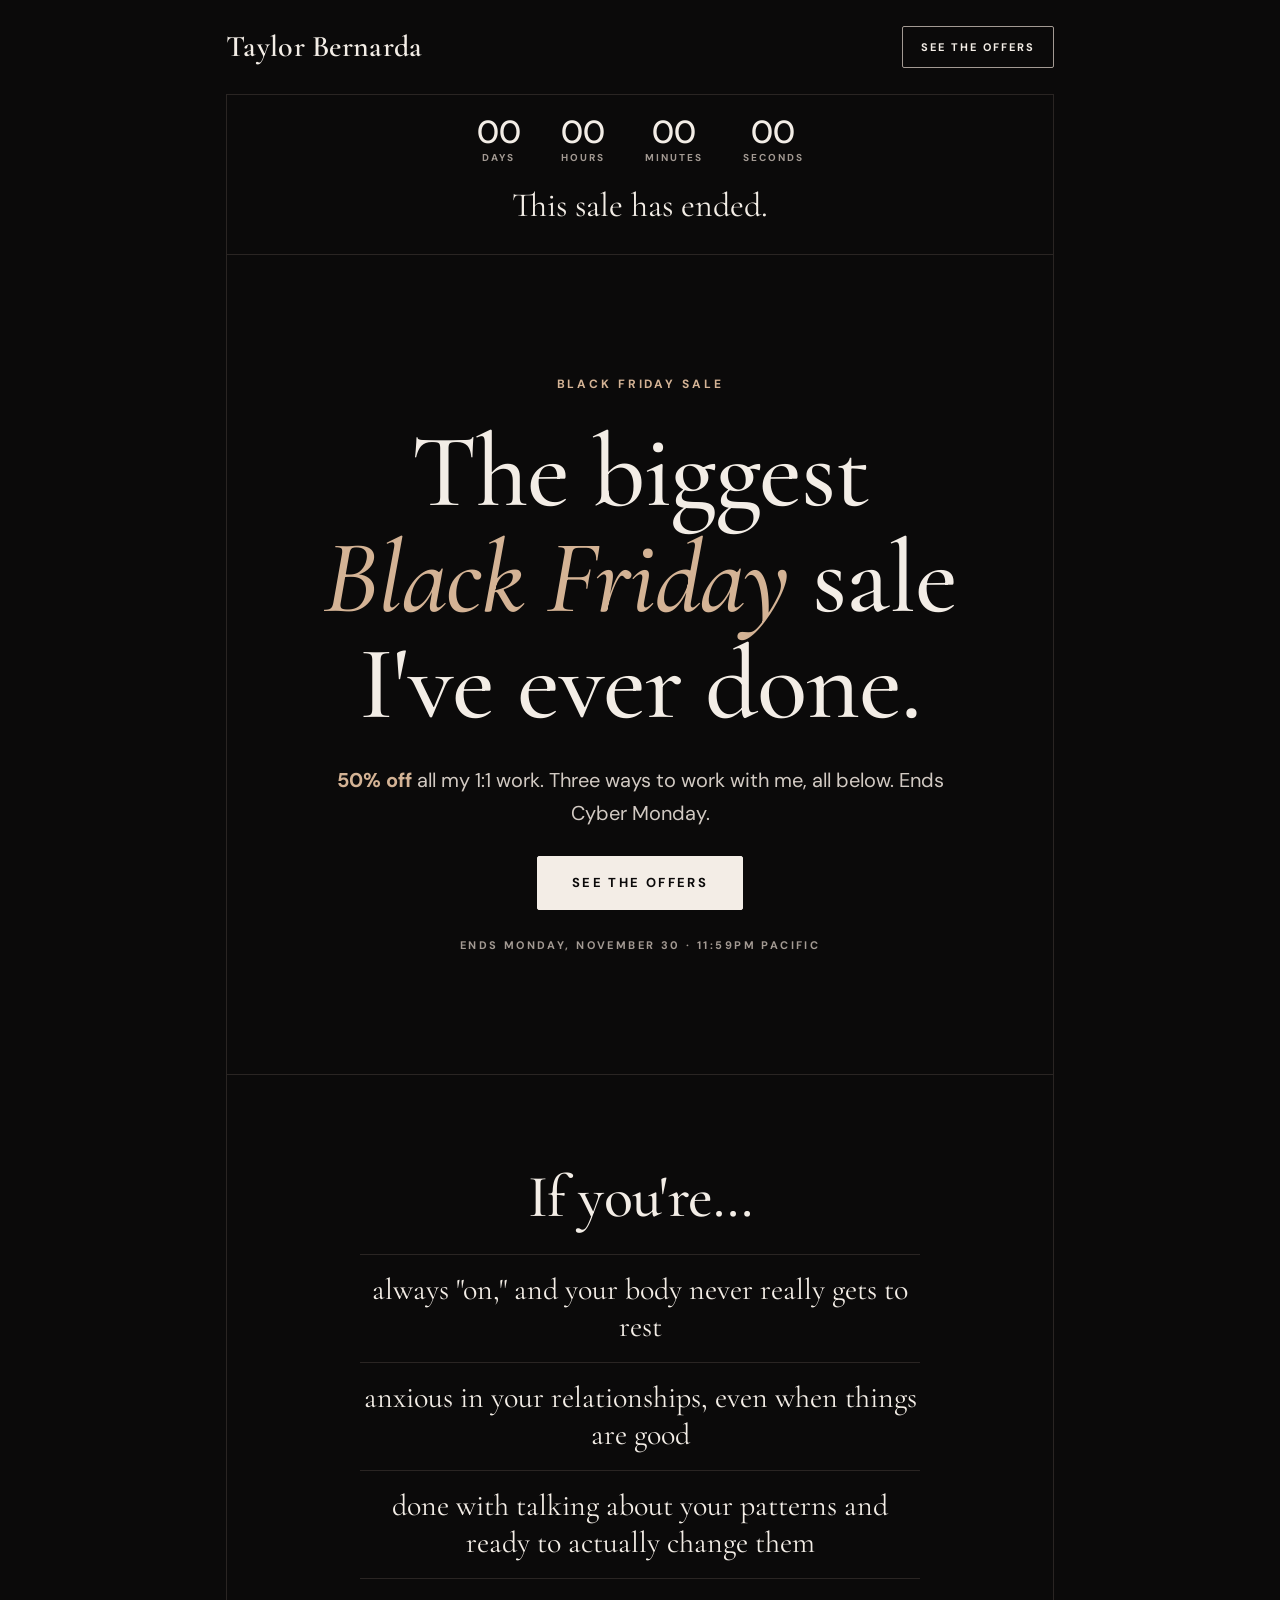
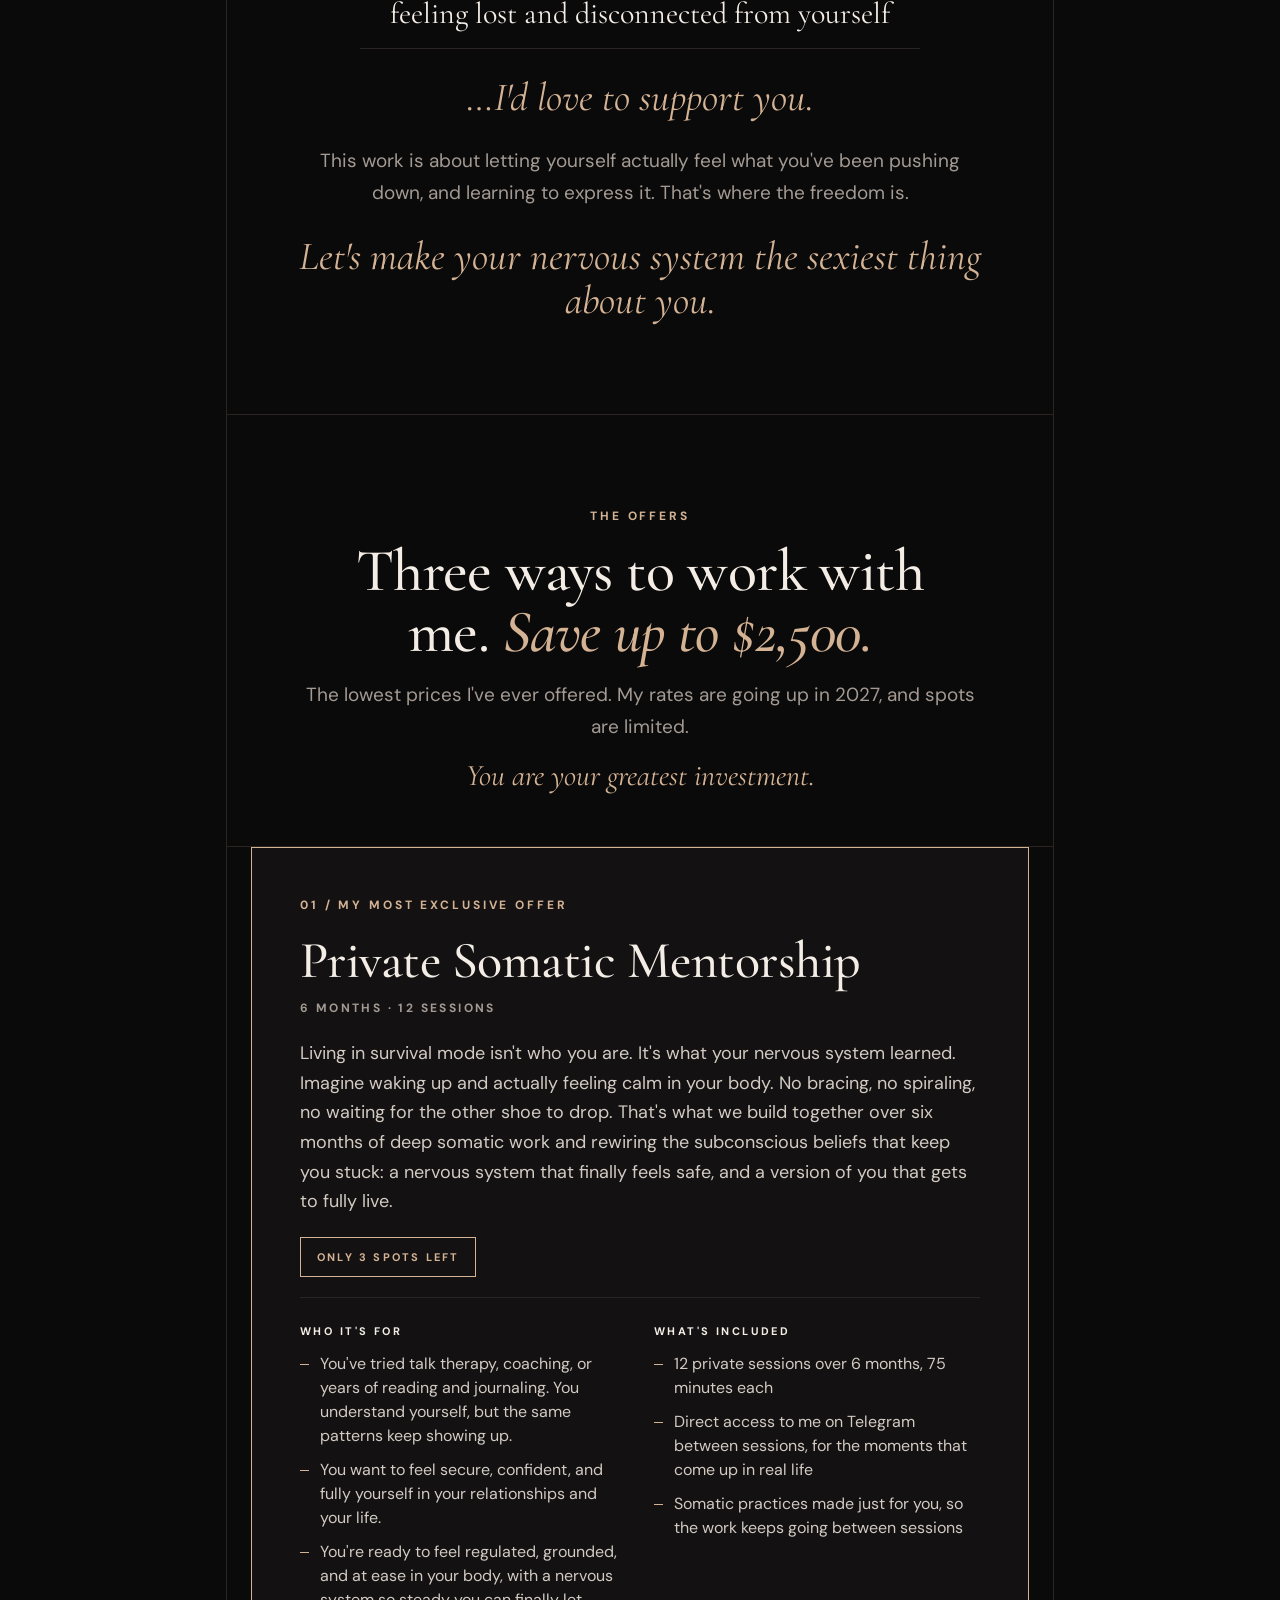
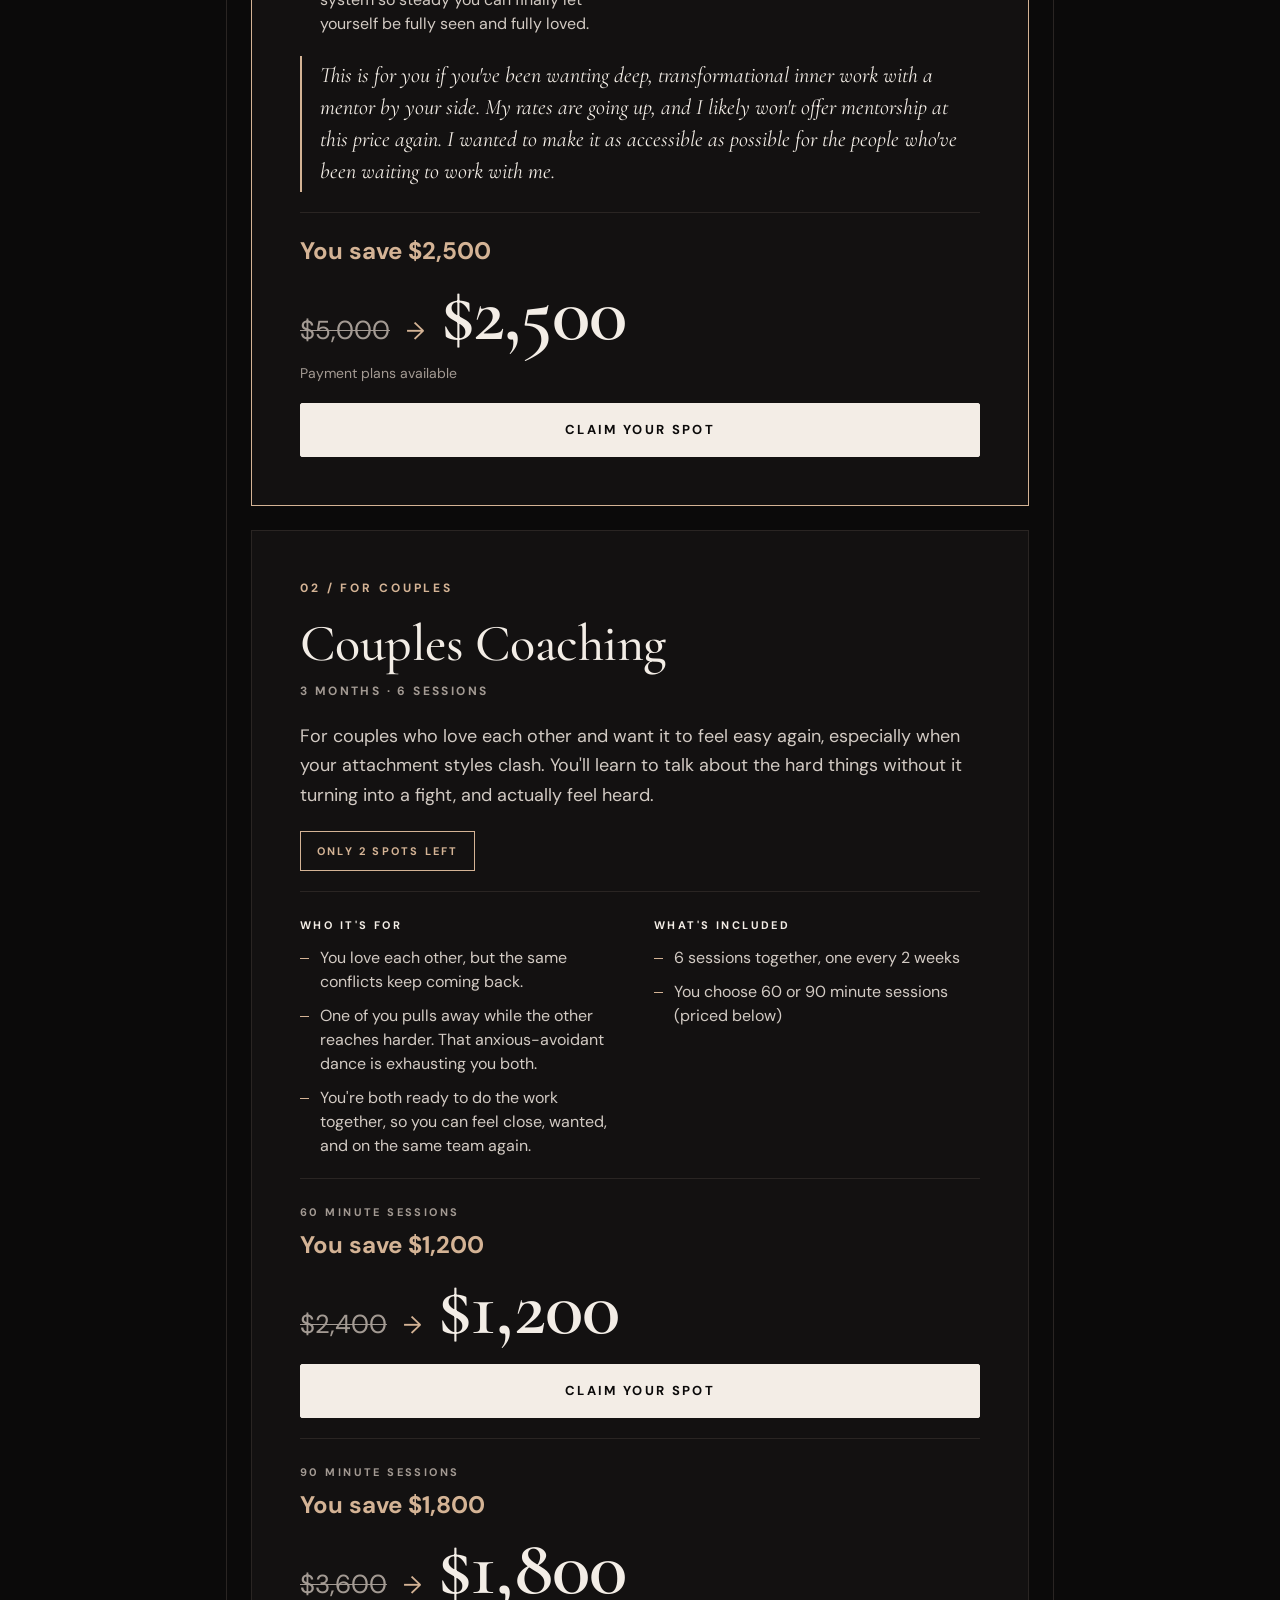
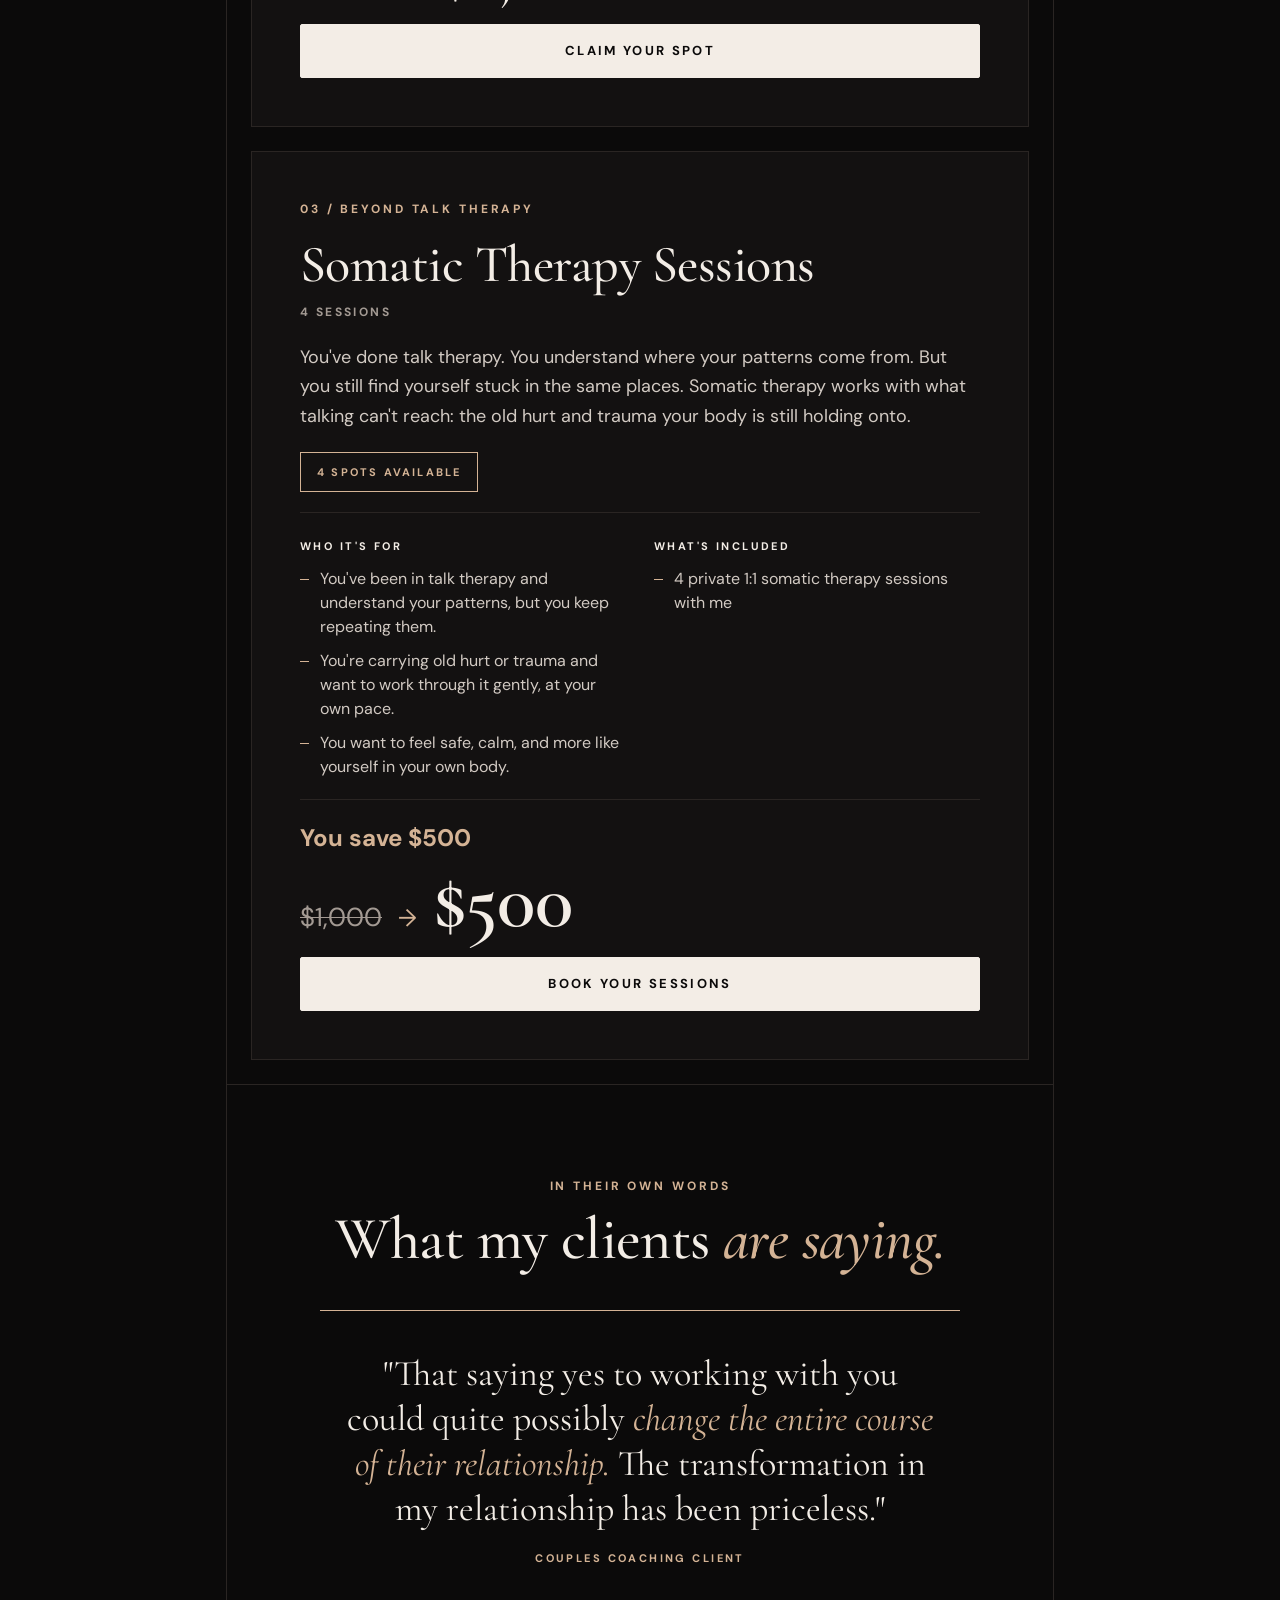
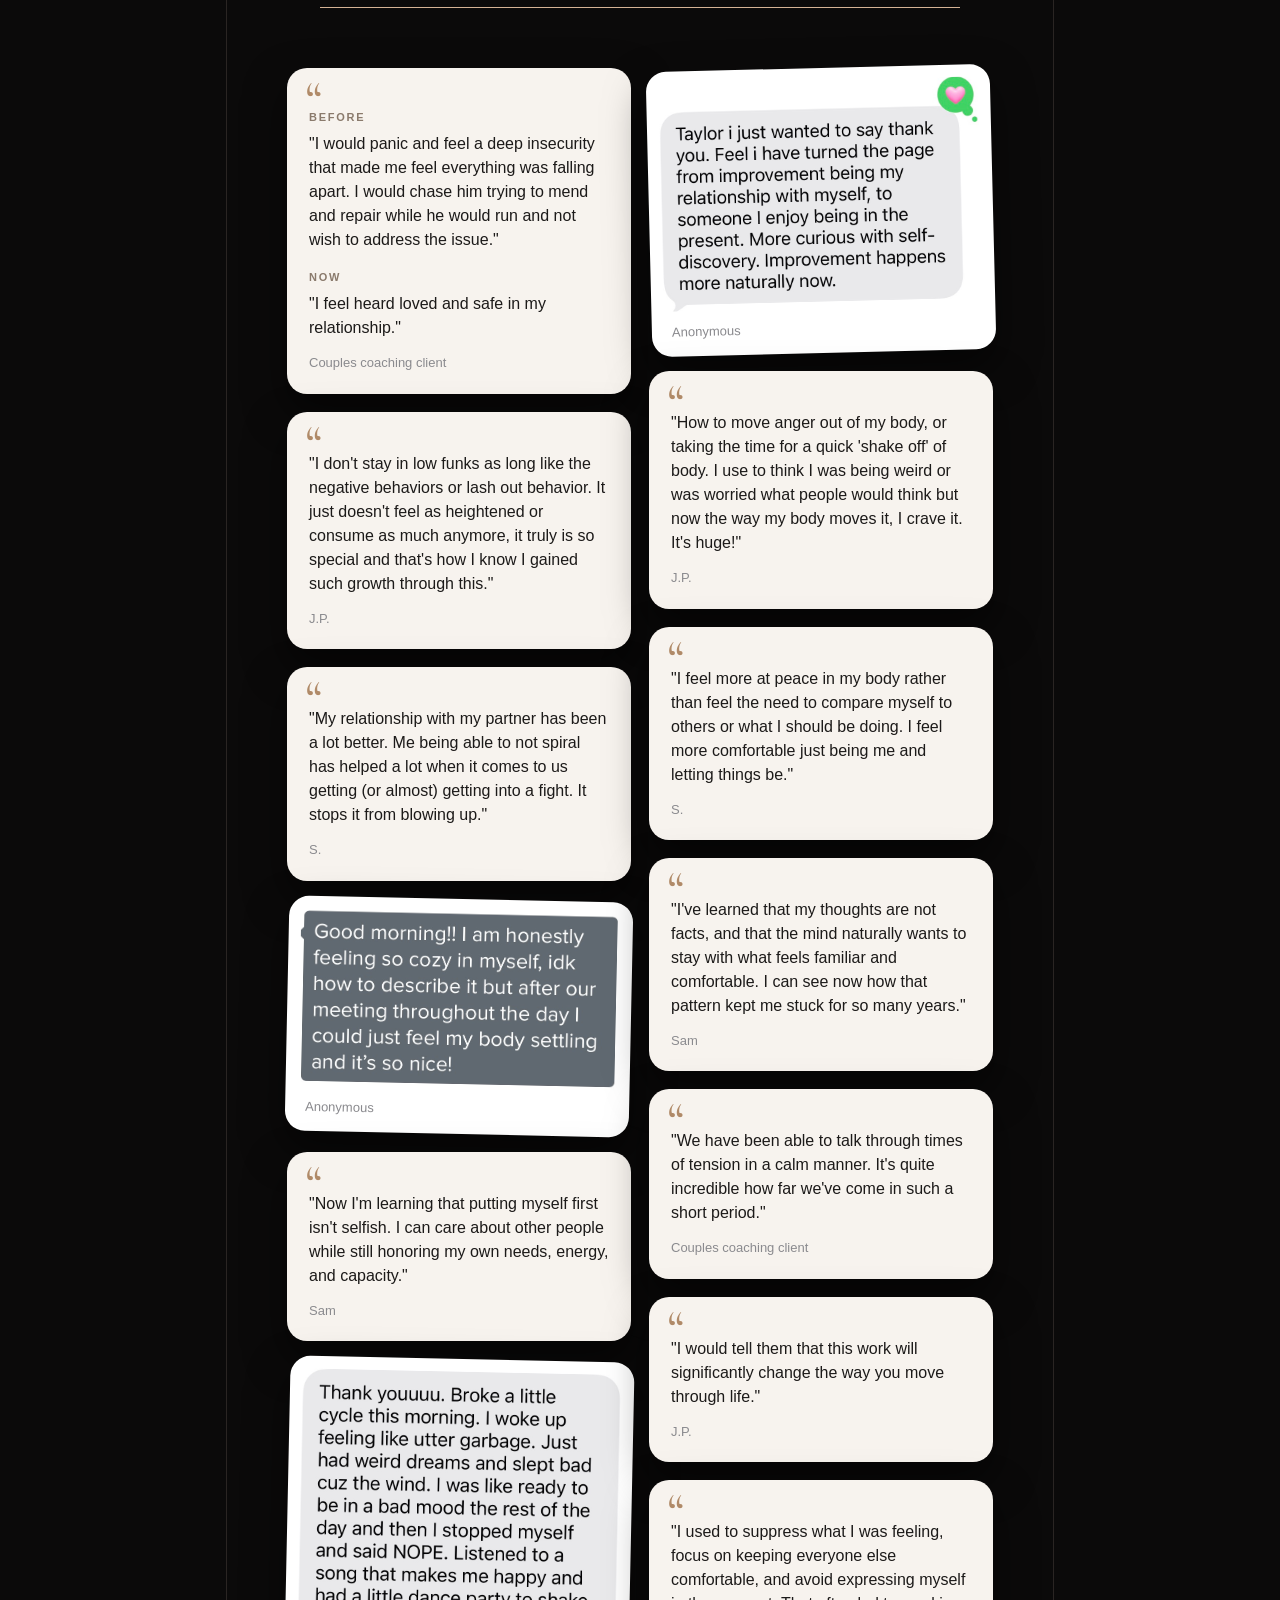
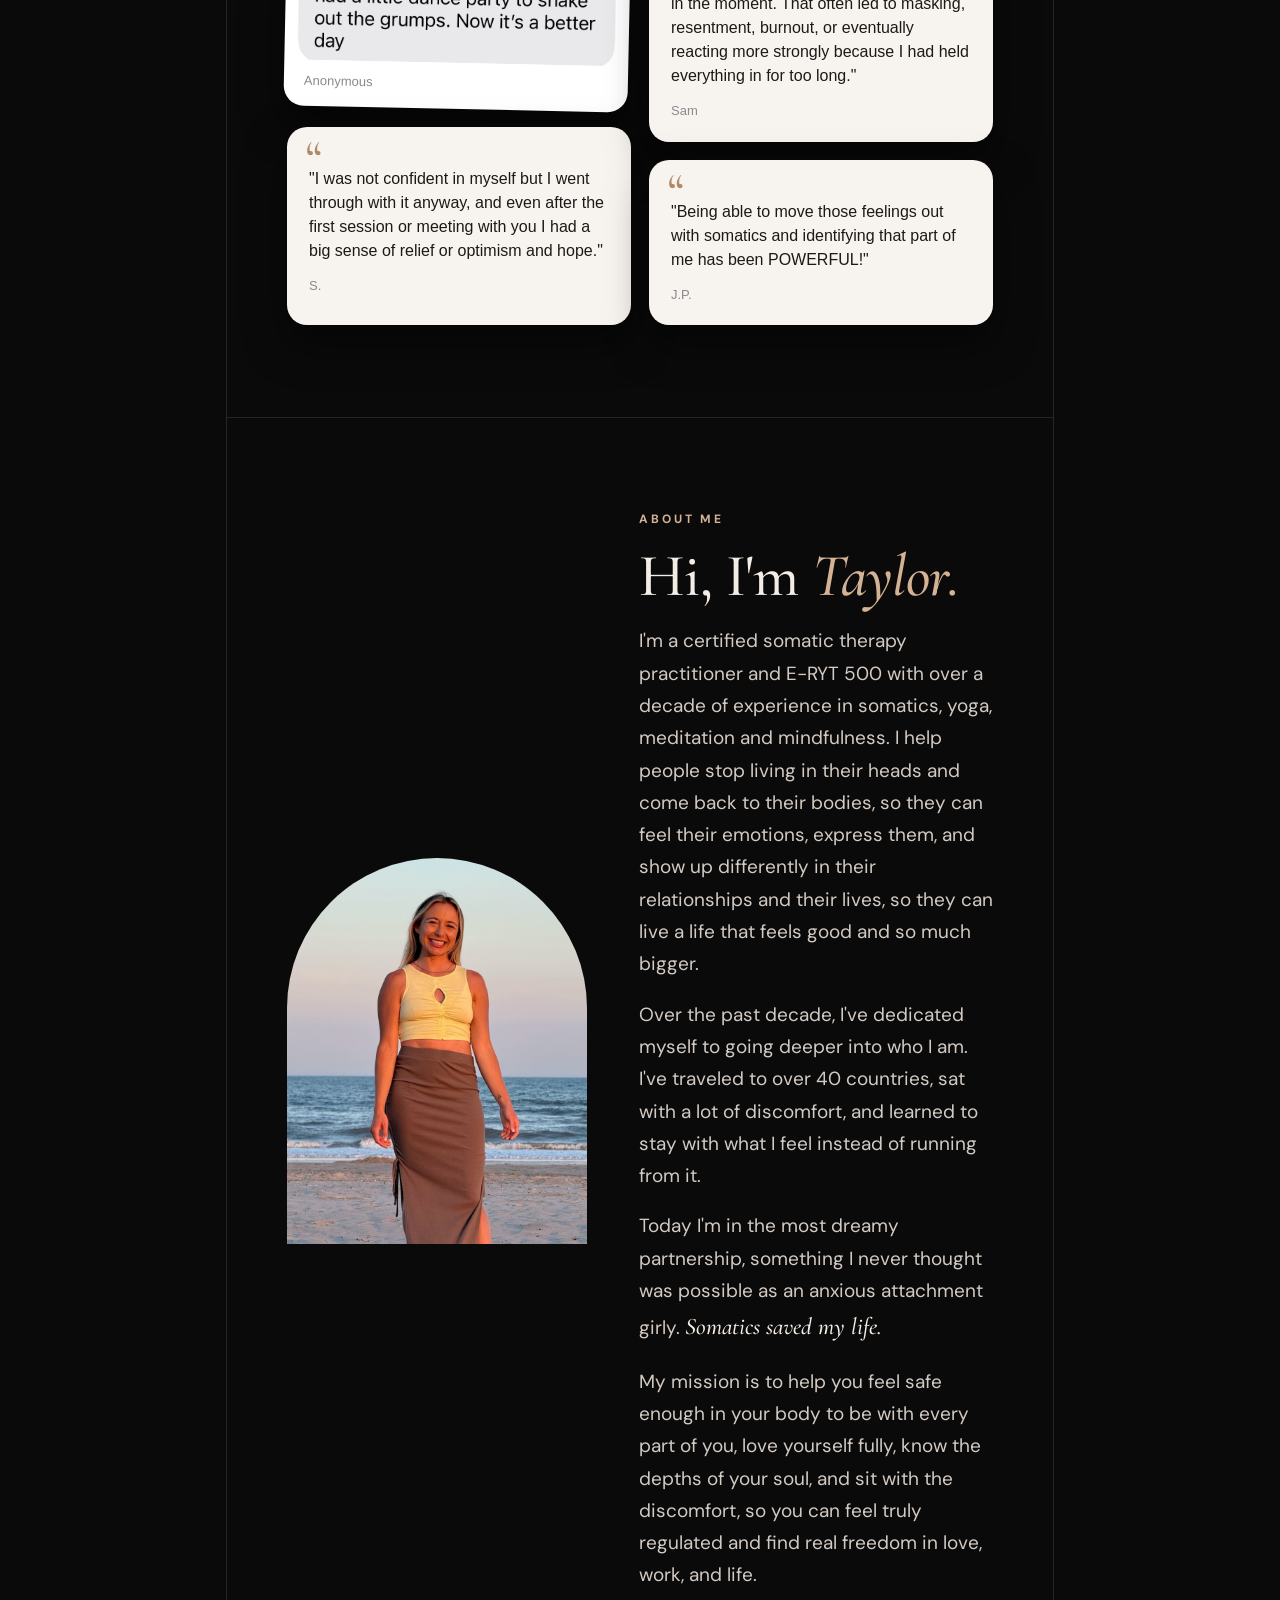
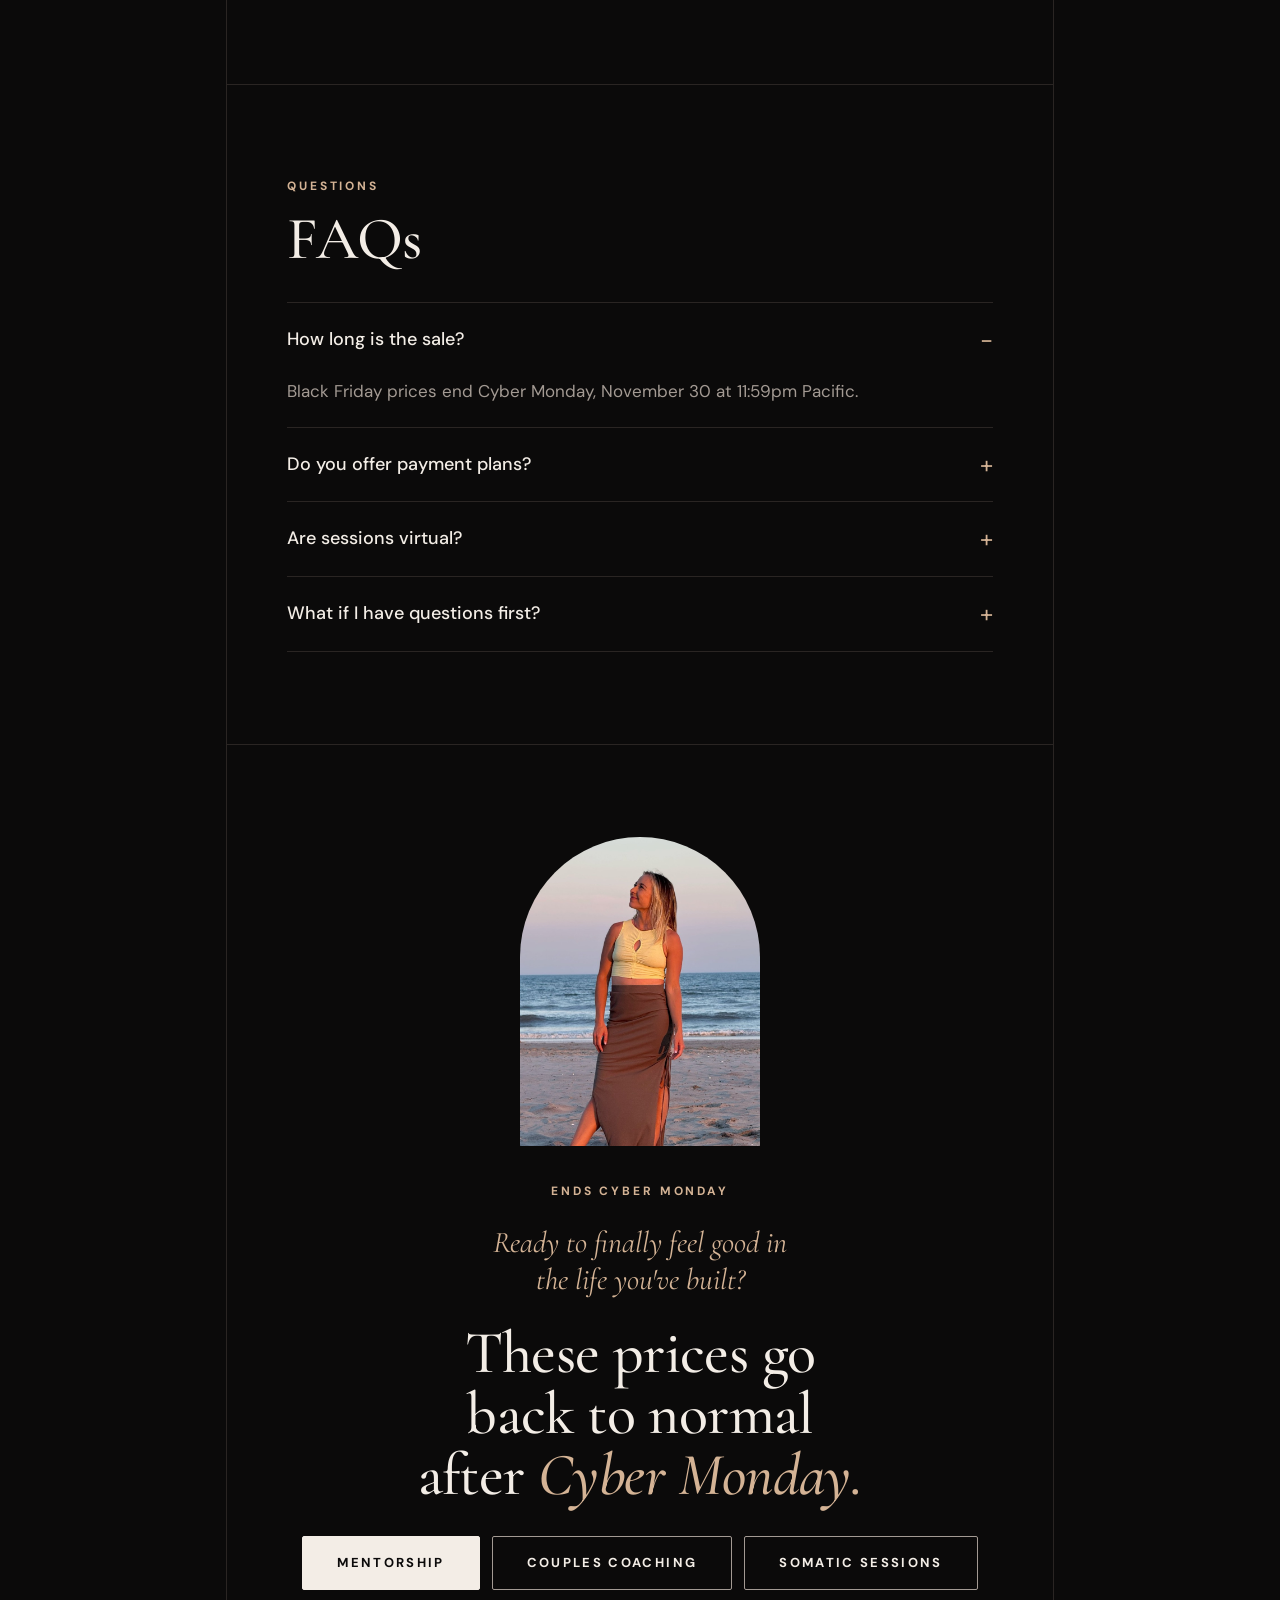
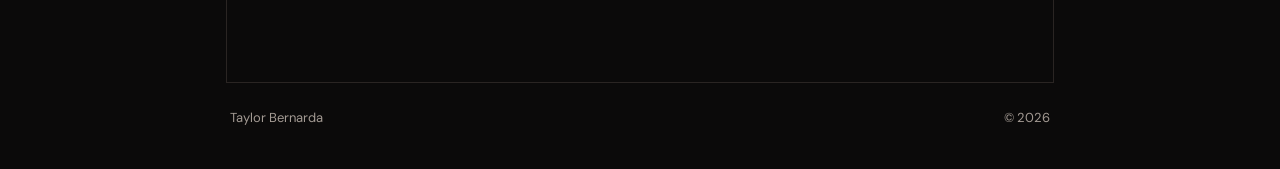
==== black-friday/index.html @ 96efcf4f "Black Friday page: "three ways to work with me" line under the headline Co-Authored-By: Claude Opus " ====
<!DOCTYPE html>
<html lang="en">
<head>
<meta charset="UTF-8">
<meta name="viewport" content="width=device-width, initial-scale=1, viewport-fit=cover">
<title>Black Friday Sale: 50% Off 1:1 Work with Taylor Bernarda</title>
<meta name="description" content="The biggest Black Friday sale Taylor Bernarda has ever done. 50% off all 1:1 somatic work. Ends Cyber Monday, November 30 at 11:59pm Pacific.">
<meta property="og:title" content="The biggest Black Friday sale I've ever done.">
<meta property="og:description" content="50% off all my 1:1 work. Ends Cyber Monday.">
<meta property="og:type" content="website">
<meta property="og:image" content="https://taylorbernarda.com/black-friday/share.png">
<meta property="og:image:width" content="1200">
<meta property="og:image:height" content="630">
<meta property="og:image:alt" content="The biggest Black Friday sale I've ever done.">
<meta property="og:url" content="https://taylorbernarda.com/black-friday">
<meta name="twitter:image" content="https://taylorbernarda.com/black-friday/share.png">
<meta name="twitter:card" content="summary_large_image">
<meta name="theme-color" content="#0B0A0A">

<script>
/* =====================================================================
   PASTE YOUR REAL LINKS HERE
   Replace each "[...]" value with the full payment link, e.g.
   MENTORSHIP_LINK: "https://buy.stripe.com/abc123",
   ===================================================================== */
var LINKS = {
  MENTORSHIP_LINK: "https://square.link/u/PT4jIc1p",
  COUPLES_60_LINK: "https://square.link/u/Hk6Q3J8o",
  COUPLES_90_LINK: "https://square.link/u/Rjn4OpJS",
  SESSIONS_LINK:   "https://square.link/u/KchQBluB"
};

/* Answer for the FAQ "Are sessions virtual?" */
var FAQ_VIRTUAL_ANSWER = "Yes. All sessions are virtual, over Zoom, so you can join from anywhere.";

/* Sale end: Monday, November 30, 2026 at 11:59pm Pacific (PST, UTC-8). */
var SALE_ENDS = "2026-11-30T23:59:00-08:00";
</script>

<link rel="preconnect" href="https://fonts.googleapis.com">
<link rel="preconnect" href="https://fonts.gstatic.com" crossorigin>
<link rel="stylesheet" href="https://fonts.googleapis.com/css2?family=Cormorant+Garamond:ital,wght@0,500;0,600;1,500;1,600&family=DM+Sans:wght@400;500;700&display=swap">
<style>
/* One narrow framed column on black. Serif headlines, sans body, one champagne accent. */
:root{
  --bg:#0B0A0A; --panel:#131111; --ink:#F3EDE6; --soft:#D2CAC3; --muted:#A39A93; --line:#2A2523; --accent:#D4B395; --black:#0B0A0A;
  --serif:"Cormorant Garamond", Georgia, "Times New Roman", serif;
  --sans:"DM Sans", "Helvetica Neue", Arial, sans-serif;
  color-scheme:dark;
}
*{box-sizing:border-box}
html{scroll-behavior:smooth}
body{background:var(--bg);color:var(--ink);font-family:var(--sans);font-size:17px;line-height:1.65;margin:0;-webkit-font-smoothing:antialiased}
h1,h2,h3,h4,p{margin:0}
h1,h2,h3{font-family:var(--serif);font-weight:500;line-height:1.02;letter-spacing:-0.01em;text-wrap:balance}
em{font-style:italic;color:var(--accent)}
a{color:inherit}
.frame{max-width:860px;margin:0 auto;padding:0 max(16px, env(safe-area-inset-left, 0px)) 40px}
.panel{border:1px solid var(--line);border-top:0;padding:clamp(52px,8vw,92px) clamp(20px,5vw,60px)}
.panel.center{text-align:center;display:flex;flex-direction:column;align-items:center}
.eyebrow{font-size:12px;font-weight:700;letter-spacing:.24em;text-transform:uppercase;color:var(--accent);line-height:1.5}
.lead{color:var(--muted);font-size:clamp(17px,1.8vw,19px);max-width:52ch}
h2{font-size:clamp(40px,6vw,60px)}
.btn{display:inline-flex;align-items:center;justify-content:center;min-height:54px;padding:0 34px;border-radius:2px;background:var(--ink);color:var(--black);border:1px solid var(--ink);font-family:var(--sans);font-size:13px;font-weight:700;letter-spacing:.18em;text-transform:uppercase;text-decoration:none;text-align:center;cursor:pointer;transition:background .2s,border-color .2s,color .2s}
.btn:hover{background:var(--accent);border-color:var(--accent)}
.btn.ghost{background:transparent;color:var(--ink);border-color:var(--muted)}
.btn.ghost:hover{background:var(--ink);color:var(--black);border-color:var(--ink)}
.btn:focus-visible,a:focus-visible,summary:focus-visible{outline:2px solid var(--accent);outline-offset:3px}

/* TOP */
nav{display:flex;align-items:center;justify-content:space-between;gap:16px;padding:22px 0}
.brand{font-family:var(--serif);font-size:clamp(24px,3vw,30px);font-weight:600;letter-spacing:.01em}
nav .btn{min-height:42px;padding:0 18px;font-size:11px}
.bar{border:1px solid var(--line);padding:20px 16px;text-align:center;display:flex;flex-direction:column;align-items:center;gap:12px}
.bar .eyebrow{color:var(--ink)}
.countdown{display:flex;justify-content:center;gap:clamp(18px,5vw,40px)}
.unit{display:flex;flex-direction:column;align-items:center;min-width:44px}
.unit b{font-size:clamp(26px,4vw,32px);font-weight:500;line-height:1.1;font-variant-numeric:tabular-nums}
.unit small{font-size:10px;font-weight:700;letter-spacing:.2em;text-transform:uppercase;color:var(--muted)}
.ended{font-family:var(--serif);font-size:clamp(26px,4vw,34px);color:var(--ink)}

.hero{gap:26px;padding-block:clamp(64px,10vw,120px)}
.hero h1{font-size:min(clamp(44px,9.6vw,104px), calc((100vw - 80px) / 6.5));max-width:none}
.hero h1 .l3{white-space:nowrap}
.hero .sub{color:var(--soft);font-size:clamp(18px,2vw,20px);max-width:44ch}
.hero .sub span{color:var(--accent);font-weight:700}
.hero .ends{font-size:11px;font-weight:700;letter-spacing:.22em;text-transform:uppercase;color:var(--muted)}

/* WHO THIS IS FOR */
.for{gap:26px}
.for ul{list-style:none;padding:0;margin:0;width:100%;max-width:560px}
.for li{font-family:var(--serif);font-size:clamp(24px,3vw,30px);line-height:1.25;padding:16px 0;border-top:1px solid var(--line)}
.for li:last-child{border-bottom:1px solid var(--line)}
.support{font-family:var(--serif);font-style:italic;font-size:clamp(30px,4vw,40px);color:var(--accent);line-height:1.1}

/* OFFERS */
.offers-head{gap:16px;padding-bottom:clamp(36px,5vw,52px)}
.offers{border:1px solid var(--line);border-top:0;padding:0 clamp(12px,3vw,24px) clamp(12px,3vw,24px);display:flex;flex-direction:column;gap:clamp(12px,3vw,24px)}
.offer{background:var(--panel);border:1px solid var(--line);padding:clamp(28px,5vw,48px);display:flex;flex-direction:column;gap:20px;scroll-margin-top:20px}
.offer.featured{border-color:var(--accent)}
.offer h3{font-size:clamp(38px,5.4vw,52px)}
.term{font-size:12px;font-weight:700;letter-spacing:.2em;text-transform:uppercase;color:var(--muted);margin-top:-8px}
.desc{color:var(--soft);font-size:clamp(17px,1.8vw,18px);max-width:60ch}
.badge{align-self:flex-start;border:1px solid var(--accent);color:var(--accent);font-size:11px;font-weight:700;letter-spacing:.2em;text-transform:uppercase;padding:10px 16px}
.details{display:grid;grid-template-columns:minmax(0,1fr) minmax(0,1fr);gap:28px;border-top:1px solid var(--line);padding-top:24px}
.details h4{font-size:11px;font-weight:700;letter-spacing:.22em;text-transform:uppercase;color:var(--ink);margin-bottom:12px}
.details ul{list-style:none;padding:0;margin:0;display:flex;flex-direction:column;gap:10px}
.details li{position:relative;padding-left:20px;color:var(--soft);font-size:16px;line-height:1.5}
.details li::before{content:"";position:absolute;left:0;top:12px;width:9px;height:1px;background:var(--accent)}
.why{border-left:2px solid var(--accent);padding:4px 0 4px 18px;color:var(--ink);font-family:var(--serif);font-style:italic;font-size:clamp(19px,2.2vw,22px);line-height:1.45}
.deal{border-top:1px solid var(--line);padding-top:24px;display:flex;flex-direction:column;gap:10px}
.opt{font-size:11px;font-weight:700;letter-spacing:.22em;text-transform:uppercase;color:var(--muted)}
.save{font-size:clamp(20px,2.4vw,24px);font-weight:700;color:var(--accent);line-height:1.2}
.pricing{display:flex;align-items:baseline;flex-wrap:wrap;gap:6px 16px}
.pricing s{font-size:clamp(22px,2.6vw,26px);color:var(--muted);text-decoration-thickness:1px}
.pricing .arrow{color:var(--accent);font-size:24px}
.pricing b{font-family:var(--serif);font-weight:600;font-size:clamp(60px,8vw,80px);line-height:.95;letter-spacing:-0.01em}
.plan{color:var(--muted);font-size:14px}
.deal .btn{width:100%;margin-top:8px}

/* ABOUT */
.host{display:grid;grid-template-columns:minmax(0,300px) minmax(0,1fr);gap:clamp(28px,5vw,52px);align-items:center}
.host img{display:block;width:100%;height:auto;aspect-ratio:420/540;object-fit:cover;object-position:50% 0;border-radius:999px 999px 4px 4px}
.host .stack{display:flex;flex-direction:column;gap:18px}
.host p.bio{color:var(--soft);font-size:clamp(17px,1.9vw,19px);line-height:1.7}

/* TESTIMONIALS */
.words-head{text-align:center;display:flex;flex-direction:column;align-items:center;gap:14px;margin-bottom:clamp(28px,4vw,40px)}
.feature{margin:0 auto clamp(40px,6vw,60px);max-width:640px;text-align:center;padding:clamp(28px,4vw,40px) clamp(8px,3vw,24px);border-top:1px solid var(--accent);border-bottom:1px solid var(--accent)}
.feature blockquote{margin:0;font-family:var(--serif);font-size:clamp(26px,3.4vw,36px);line-height:1.25;color:var(--ink)}
.feature figcaption{margin-top:18px;font-size:11px;font-weight:700;letter-spacing:.22em;text-transform:uppercase;color:var(--accent)}
.shots{display:flex;gap:18px;align-items:stretch}
.col > .shot:last-child{flex-grow:1}
.col{flex:1;min-width:0;display:flex;flex-direction:column;gap:18px}
.shot{position:relative;margin:0;background:#F7F3EE;border-radius:20px;padding:40px 22px 20px;color:#1C1A19;font-family:-apple-system,BlinkMacSystemFont,"SF Pro Text","Helvetica Neue",Arial,sans-serif;box-shadow:0 18px 40px rgba(0,0,0,.5)}
.shot::before{content:"\201C";position:absolute;top:6px;left:18px;font-family:var(--serif);font-size:52px;line-height:1;color:#B08A68}
.shot .q{font-size:16px;line-height:1.5;color:#1C1A19}
.shot .tag{font-size:11px;font-weight:700;letter-spacing:.16em;text-transform:uppercase;color:#8A7A6C;margin:0 0 6px}
.shot .q + .tag{margin-top:16px}
.shot figcaption{margin-top:12px;font-size:13px;font-weight:500;color:#8A8A8E}
.shot-img{background:#FFFFFF;padding:12px}
.shot-img::before{content:none}
.shot-img img{display:block;width:100%;height:auto;border-radius:10px}
.shot-img figcaption{padding:0 8px 2px;margin-top:10px}
.tilt-l{transform:rotate(-1.4deg)}
.tilt-r{transform:rotate(1.2deg)}
@media (max-width:640px){
  .shots{flex-direction:column}
  .col{display:contents}
  .shots .shot{width:100%}
}

/* FAQ */
.faq h2{margin:14px 0 32px}
.faq-list{border-top:1px solid var(--line)}
details{border-bottom:1px solid var(--line)}
summary{list-style:none;cursor:pointer;display:flex;align-items:center;justify-content:space-between;gap:16px;padding:22px 0;font-weight:500;font-size:18px}
summary::-webkit-details-marker{display:none}
summary::after{content:"+";flex-shrink:0;font-size:24px;font-weight:400;line-height:1;color:var(--accent)}
details[open] summary::after{content:"\2212"}
details p{padding:0 36px 22px 0;color:var(--muted)}

/* FINAL */
.final{gap:24px}
.final h2{max-width:16ch}
.invest{font-family:var(--serif);font-style:italic;font-size:clamp(24px,3vw,30px);line-height:1.2;color:var(--accent)}
.final-q{font-family:var(--serif);font-style:italic;font-size:clamp(24px,3vw,30px);line-height:1.25;color:var(--accent);max-width:24ch}
.final-photo{display:block;width:min(240px,62%);height:auto;aspect-ratio:855/1100;object-fit:cover;border-radius:999px 999px 4px 4px;margin-bottom:12px}
.bio strong{color:var(--ink);font-weight:500;font-family:var(--serif);font-style:italic;font-size:1.25em}
.final-btns{display:flex;flex-wrap:wrap;justify-content:center;gap:12px;margin-top:6px}
footer{display:flex;flex-wrap:wrap;justify-content:space-between;gap:10px 24px;color:var(--muted);font-size:13px;padding:24px 4px 0}

@media (max-width:640px){
  .details{grid-template-columns:minmax(0,1fr)}
  .host{grid-template-columns:minmax(0,1fr);justify-items:center;text-align:left}
  .host img{max-width:280px}
  .pricing{flex-wrap:nowrap;gap:10px}
  .pricing s{font-size:19px}
  .pricing .arrow{font-size:20px}
  .pricing b{font-size:48px}
  .final-btns{flex-direction:column;width:100%}
  .final-btns .btn,.hero .btn{width:100%}
}
@media (max-width:380px){
  .countdown{gap:12px}
  .unit{min-width:0}
  .unit small{letter-spacing:.08em}
}
@media (prefers-reduced-motion:reduce){*{scroll-behavior:auto!important;transition:none!important}}
</style>
<script>
// Always open at the top, like /masterclass.
if ('scrollRestoration' in history) history.scrollRestoration = 'manual';
if (location.hash) history.replaceState(null, '', location.pathname + location.search);
</script>
</head>
<body>

<div class="frame">
  <nav>
    <span class="brand">Taylor Bernarda</span>
    <a class="btn ghost" href="#offers" data-scroll>See the offers</a>
  </nav>

  <div class="bar">
    <p class="eyebrow" id="countdown-label">The Black Friday sale ends in</p>
    <div class="countdown" id="countdown" role="timer" aria-label="Time left in the sale">
      <div class="unit"><b data-u="d">00</b><small>Days</small></div>
      <div class="unit"><b data-u="h">00</b><small>Hours</small></div>
      <div class="unit"><b data-u="m">00</b><small>Minutes</small></div>
      <div class="unit"><b data-u="s">00</b><small>Seconds</small></div>
    </div>
    <p class="ended" id="ended" hidden>This sale has ended.</p>
  </div>

  <header class="panel center hero">
    <p class="eyebrow">Black Friday Sale</p>
    <h1>The biggest<br><span class="l3"><em>Black Friday</em> sale</span><br><span class="l3">I've ever done.</span></h1>
    <p class="sub"><span>50% off</span> all my 1:1 work. Three ways to work with me, all below. Ends Cyber Monday.</p>
    <a class="btn" href="#offers" data-scroll>See the offers</a>
    <p class="ends">Ends Monday, November 30 · 11:59pm Pacific</p>
  </header>

  <section class="panel center for">
    <h2>If you're…</h2>
    <ul>
      <li>always "on," and your body never really gets to rest</li>
      <li>anxious in your relationships, even when things are good</li>
      <li>done with talking about your patterns and ready to actually change them</li>
      <li>feeling lost and disconnected from yourself</li>
    </ul>
    <p class="support">…I'd love to support you.</p>
    <p class="lead">This work is about letting yourself actually feel what you've been pushing down, and learning to express it. That's where the freedom is.</p>
    <p class="support">Let's make your nervous system the sexiest thing about you.</p>
  </section>

  <section class="panel center offers-head" id="offers">
    <p class="eyebrow">The offers</p>
    <h2>Three ways to work with me. <em>Save up to $2,500.</em></h2>
    <p class="lead">The lowest prices I've ever offered. My rates are going up in 2027, and spots are limited.</p>
    <p class="invest">You are your greatest investment.</p>
  </section>

  <div class="offers">

    <article class="offer featured" id="mentorship">
      <p class="eyebrow">01 / My most exclusive offer</p>
      <h3>Private Somatic Mentorship</h3>
      <p class="term">6 months · 12 sessions</p>
      <p class="desc">Living in survival mode isn't who you are. It's what your nervous system learned. Imagine waking up and actually feeling calm in your body. No bracing, no spiraling, no waiting for the other shoe to drop. That's what we build together over six months of deep somatic work and rewiring the subconscious beliefs that keep you stuck: a nervous system that finally feels safe, and a version of you that gets to fully live.</p>
      <span class="badge">Only 3 spots left</span>
      <div class="details">
        <div>
          <h4>Who it's for</h4>
          <ul>
            <li>You've tried talk therapy, coaching, or years of reading and journaling. You understand yourself, but the same patterns keep showing up.</li>
            <li>You want to feel secure, confident, and fully yourself in your relationships and your life.</li>
            <li>You're ready to feel regulated, grounded, and at ease in your body, with a nervous system so steady you can finally let yourself be fully seen and fully loved.</li>
          </ul>
        </div>
        <div>
          <h4>What's included</h4>
          <ul>
            <li>12 private sessions over 6 months, 75 minutes each</li>
            <li>Direct access to me on Telegram between sessions, for the moments that come up in real life</li>
            <li>Somatic practices made just for you, so the work keeps going between sessions</li>
          </ul>
        </div>
      </div>
      <p class="why">This is for you if you've been wanting deep, transformational inner work with a mentor by your side. My rates are going up, and I likely won't offer mentorship at this price again. I wanted to make it as accessible as possible for the people who've been waiting to work with me.</p>
      <div class="deal">
        <p class="save">You save $2,500</p>
        <div class="pricing"><s aria-label="Was $5,000">$5,000</s><span class="arrow" aria-hidden="true">→</span><b>$2,500</b></div>
        <p class="plan">Payment plans available</p>
        <a class="btn" data-link="MENTORSHIP_LINK" href="#offers">Claim your spot</a>
      </div>
    </article>

    <article class="offer" id="couples">
      <p class="eyebrow">02 / For couples</p>
      <h3>Couples Coaching</h3>
      <p class="term">3 months · 6 sessions</p>
      <p class="desc">For couples who love each other and want it to feel easy again, especially when your attachment styles clash. You'll learn to talk about the hard things without it turning into a fight, and actually feel heard.</p>
      <span class="badge">Only 2 spots left</span>
      <div class="details">
        <div>
          <h4>Who it's for</h4>
          <ul>
            <li>You love each other, but the same conflicts keep coming back.</li>
            <li>One of you pulls away while the other reaches harder. That anxious-avoidant dance is exhausting you both.</li>
            <li>You're both ready to do the work together, so you can feel close, wanted, and on the same team again.</li>
          </ul>
        </div>
        <div>
          <h4>What's included</h4>
          <ul>
            <li>6 sessions together, one every 2 weeks</li>
            <li>You choose 60 or 90 minute sessions (priced below)</li>
          </ul>
        </div>
      </div>
      <div class="deal">
        <p class="opt">60 minute sessions</p>
        <p class="save">You save $1,200</p>
        <div class="pricing"><s aria-label="Was $2,400">$2,400</s><span class="arrow" aria-hidden="true">→</span><b>$1,200</b></div>
        <a class="btn" data-link="COUPLES_60_LINK" href="#offers">Claim your spot</a>
      </div>
      <div class="deal">
        <p class="opt">90 minute sessions</p>
        <p class="save">You save $1,800</p>
        <div class="pricing"><s aria-label="Was $3,600">$3,600</s><span class="arrow" aria-hidden="true">→</span><b>$1,800</b></div>
        <a class="btn" data-link="COUPLES_90_LINK" href="#offers">Claim your spot</a>
      </div>
    </article>

    <article class="offer" id="sessions">
      <p class="eyebrow">03 / Beyond talk therapy</p>
      <h3>Somatic Therapy Sessions</h3>
      <p class="term">4 sessions</p>
      <p class="desc">You've done talk therapy. You understand where your patterns come from. But you still find yourself stuck in the same places. Somatic therapy works with what talking can't reach: the old hurt and trauma your body is still holding onto.</p>
      <span class="badge">4 spots available</span>
      <div class="details">
        <div>
          <h4>Who it's for</h4>
          <ul>
            <li>You've been in talk therapy and understand your patterns, but you keep repeating them.</li>
            <li>You're carrying old hurt or trauma and want to work through it gently, at your own pace.</li>
            <li>You want to feel safe, calm, and more like yourself in your own body.</li>
          </ul>
        </div>
        <div>
          <h4>What's included</h4>
          <ul>
            <li>4 private 1:1 somatic therapy sessions with me</li>
          </ul>
        </div>
      </div>
      <div class="deal">
        <p class="save">You save $500</p>
        <div class="pricing"><s aria-label="Was $1,000">$1,000</s><span class="arrow" aria-hidden="true">→</span><b>$500</b></div>
        <a class="btn" data-link="SESSIONS_LINK" href="#offers">Book your sessions</a>
      </div>
    </article>

  </div>

  <section class="panel words" id="words">
    <div class="words-head">
      <p class="eyebrow">In their own words</p>
      <h2>What my clients <em>are saying.</em></h2>
    </div>
    <figure class="feature">
      <blockquote>"That saying yes to working with you could quite possibly <em>change the entire course of their relationship.</em> The transformation in my relationship has been priceless."</blockquote>
      <figcaption>Couples coaching client</figcaption>
    </figure>
    <div class="shots">
      <div class="col">
        <figure class="shot" style="order:1">
          <p class="tag">Before</p>
          <p class="q">"I would panic and feel a deep insecurity that made me feel everything was falling apart. I would chase him trying to mend and repair while he would run and not wish to address the issue."</p>
          <p class="tag">Now</p>
          <p class="q">"I feel heard loved and safe in my relationship."</p>
          <figcaption>Couples coaching client</figcaption>
        </figure>
        <figure class="shot" style="order:4">
          <p class="q">"I don't stay in low funks as long like the negative behaviors or lash out behavior. It just doesn't feel as heightened or consume as much anymore, it truly is so special and that's how I know I gained such growth through this."</p>
          <figcaption>J.P.</figcaption>
        </figure>
        <figure class="shot" style="order:5">
          <p class="q">"My relationship with my partner has been a lot better. Me being able to not spiral has helped a lot when it comes to us getting (or almost) getting into a fight. It stops it from blowing up."</p>
          <figcaption>S.</figcaption>
        </figure>
        <figure class="shot shot-img tilt-r" style="order:6">
          <img src="/black-friday/testimonial-settling.png" width="775" height="430" loading="lazy" alt="Text from a client: Good morning!! I am honestly feeling so cozy in myself, idk how to describe it but after our meeting throughout the day I could just feel my body settling and it's so nice!">
          <figcaption>Anonymous</figcaption>
        </figure>
        <figure class="shot" style="order:12">
          <p class="q">"Now I'm learning that putting myself first isn't selfish. I can care about other people while still honoring my own needs, energy, and capacity."</p>
          <figcaption>Sam</figcaption>
        </figure>
        <figure class="shot shot-img tilt-r" style="order:13">
          <img src="/black-friday/t-dance.jpg" width="850" height="776" loading="lazy" alt="Text from a client: Thank youuuu. Broke a little cycle this morning. I woke up feeling like utter garbage. Just had weird dreams and slept bad cuz the wind. I was like ready to be in a bad mood the rest of the day and then I stopped myself and said NOPE. Listened to a song that makes me happy and had a little dance party to shake out the grumps. Now it's a better day">
          <figcaption>Anonymous</figcaption>
        </figure>
        <figure class="shot" style="order:15">
          <p class="q">"I was not confident in myself but I went through with it anyway, and even after the first session or meeting with you I had a big sense of relief or optimism and hope."</p>
          <figcaption>S.</figcaption>
        </figure>
      </div>
      <div class="col">
        <figure class="shot shot-img tilt-l" style="order:2">
          <img src="/black-friday/t-page.jpg" width="900" height="640" loading="lazy" alt="Text from a client: Taylor i just wanted to say thank you. Feel i have turned the page from improvement being my relationship with myself, to someone I enjoy being in the present. More curious with self-discovery. Improvement happens more naturally now.">
          <figcaption>Anonymous</figcaption>
        </figure>
        <figure class="shot" style="order:3">
          <p class="q">"How to move anger out of my body, or taking the time for a quick 'shake off' of body. I use to think I was being weird or was worried what people would think but now the way my body moves it, I crave it. It's huge!"</p>
          <figcaption>J.P.</figcaption>
        </figure>
        <figure class="shot" style="order:7">
          <p class="q">"I feel more at peace in my body rather than feel the need to compare myself to others or what I should be doing. I feel more comfortable just being me and letting things be."</p>
          <figcaption>S.</figcaption>
        </figure>
        <figure class="shot" style="order:8">
          <p class="q">"I've learned that my thoughts are not facts, and that the mind naturally wants to stay with what feels familiar and comfortable. I can see now how that pattern kept me stuck for so many years."</p>
          <figcaption>Sam</figcaption>
        </figure>
        <figure class="shot" style="order:9">
          <p class="q">"We have been able to talk through times of tension in a calm manner. It's quite incredible how far we've come in such a short period."</p>
          <figcaption>Couples coaching client</figcaption>
        </figure>
        <figure class="shot" style="order:10">
          <p class="q">"I would tell them that this work will significantly change the way you move through life."</p>
          <figcaption>J.P.</figcaption>
        </figure>
        <figure class="shot" style="order:11">
          <p class="q">"I used to suppress what I was feeling, focus on keeping everyone else comfortable, and avoid expressing myself in the moment. That often led to masking, resentment, burnout, or eventually reacting more strongly because I had held everything in for too long."</p>
          <figcaption>Sam</figcaption>
        </figure>
        <figure class="shot" style="order:14">
          <p class="q">"Being able to move those feelings out with somatics and identifying that part of me has been POWERFUL!"</p>
          <figcaption>J.P.</figcaption>
        </figure>
      </div>
    </div>
  </section>

  <section class="panel">
    <div class="host">
      <img src="/black-friday/taylor-sunset.jpg" width="855" height="1100" loading="lazy" alt="Taylor smiling on the beach at sunset">
      <div class="stack">
        <p class="eyebrow">About me</p>
        <h2>Hi, I'm <em>Taylor.</em></h2>
        <p class="bio">I'm a certified somatic therapy practitioner and E-RYT 500 with over a decade of experience in somatics, yoga, meditation and mindfulness. I help people stop living in their heads and come back to their bodies, so they can feel their emotions, express them, and show up differently in their relationships and their lives, so they can live a life that feels good and so much bigger.</p>
        <p class="bio">Over the past decade, I've dedicated myself to going deeper into who I am. I've traveled to over 40 countries, sat with a lot of discomfort, and learned to stay with what I feel instead of running from it.</p>
        <p class="bio">Today I'm in the most dreamy partnership, something I never thought was possible as an anxious attachment girly. <strong>Somatics saved my life.</strong></p>
        <p class="bio">My mission is to help you feel safe enough in your body to be with every part of you, love yourself fully, know the depths of your soul, and sit with the discomfort, so you can feel truly regulated and find real freedom in love, work, and life.</p>
      </div>
    </div>
  </section>

  <section class="panel faq">
    <p class="eyebrow">Questions</p>
    <h2>FAQs</h2>
    <div class="faq-list">
      <details open><summary>How long is the sale?</summary><p>Black Friday prices end Cyber Monday, November 30 at 11:59pm Pacific.</p></details>
      <details><summary>Do you offer payment plans?</summary><p>Yes, for the Private Mentorship. Reach out and we'll set one up.</p></details>
      <details><summary>Are sessions virtual?</summary><p id="faq-virtual"></p></details>
      <details><summary>What if I have questions first?</summary><p>DM me on Instagram with anything you're wondering about. I'll never pressure you into anything. I'm here to help you get clear on what's right for you.</p></details>
    </div>
  </section>

  <section class="panel center final">
    <img class="final-photo" src="/black-friday/taylor-sunset-side.jpg" width="855" height="1100" loading="lazy" alt="Taylor on the beach at sunset, looking out over the water">
    <p class="eyebrow">Ends Cyber Monday</p>
    <p class="final-q">Ready to finally feel good in the life you've built?</p>
    <h2>These prices go back to normal after <em>Cyber Monday.</em></h2>
    <div class="final-btns">
      <a class="btn" href="#mentorship" data-scroll>Mentorship</a>
      <a class="btn ghost" href="#couples" data-scroll>Couples Coaching</a>
      <a class="btn ghost" href="#sessions" data-scroll>Somatic Sessions</a>
    </div>
  </section>

  <footer>
    <span>Taylor Bernarda</span>
    <span>© 2026</span>
  </footer>
</div>

<script>
// Fill in the payment links and the FAQ answer from the constants at the top of the file.
document.querySelectorAll('[data-link]').forEach(function (a) {
  var url = LINKS[a.getAttribute('data-link')];
  if (url && url.charAt(0) !== '[') {
    a.href = url;
  } else {
    a.addEventListener('click', function (e) {
      e.preventDefault();
      alert('Payment link not added yet: ' + a.getAttribute('data-link'));
    });
  }
});
document.getElementById('faq-virtual').textContent = FAQ_VIRTUAL_ANSWER;

// Scroll to sections without putting the #hash in the URL.
document.querySelectorAll('[data-scroll]').forEach(function (a) {
  a.addEventListener('click', function (e) {
    var target = document.getElementById(a.getAttribute('href').slice(1));
    if (!target) return;
    e.preventDefault();
    target.scrollIntoView();
  });
});

// Countdown to the end of the sale.
(function () {
  var end = new Date(SALE_ENDS).getTime();
  var box = document.getElementById('countdown');
  var label = document.getElementById('countdown-label');
  var ended = document.getElementById('ended');
  var els = {};
  box.querySelectorAll('[data-u]').forEach(function (el) { els[el.getAttribute('data-u')] = el; });
  function pad(n) { return n < 10 ? '0' + n : String(n); }
  var timer;
  function tick() {
    var left = Math.max(0, Math.floor((end - Date.now()) / 1000));
    if (left === 0) {
      box.hidden = true; label.hidden = true; ended.hidden = false;
      clearInterval(timer);
      return;
    }
    els.d.textContent = pad(Math.floor(left / 86400));
    els.h.textContent = pad(Math.floor(left % 86400 / 3600));
    els.m.textContent = pad(Math.floor(left % 3600 / 60));
    els.s.textContent = pad(left % 60);
  }
  tick();
  timer = setInterval(tick, 1000);
})();
</script>
</body>
</html>
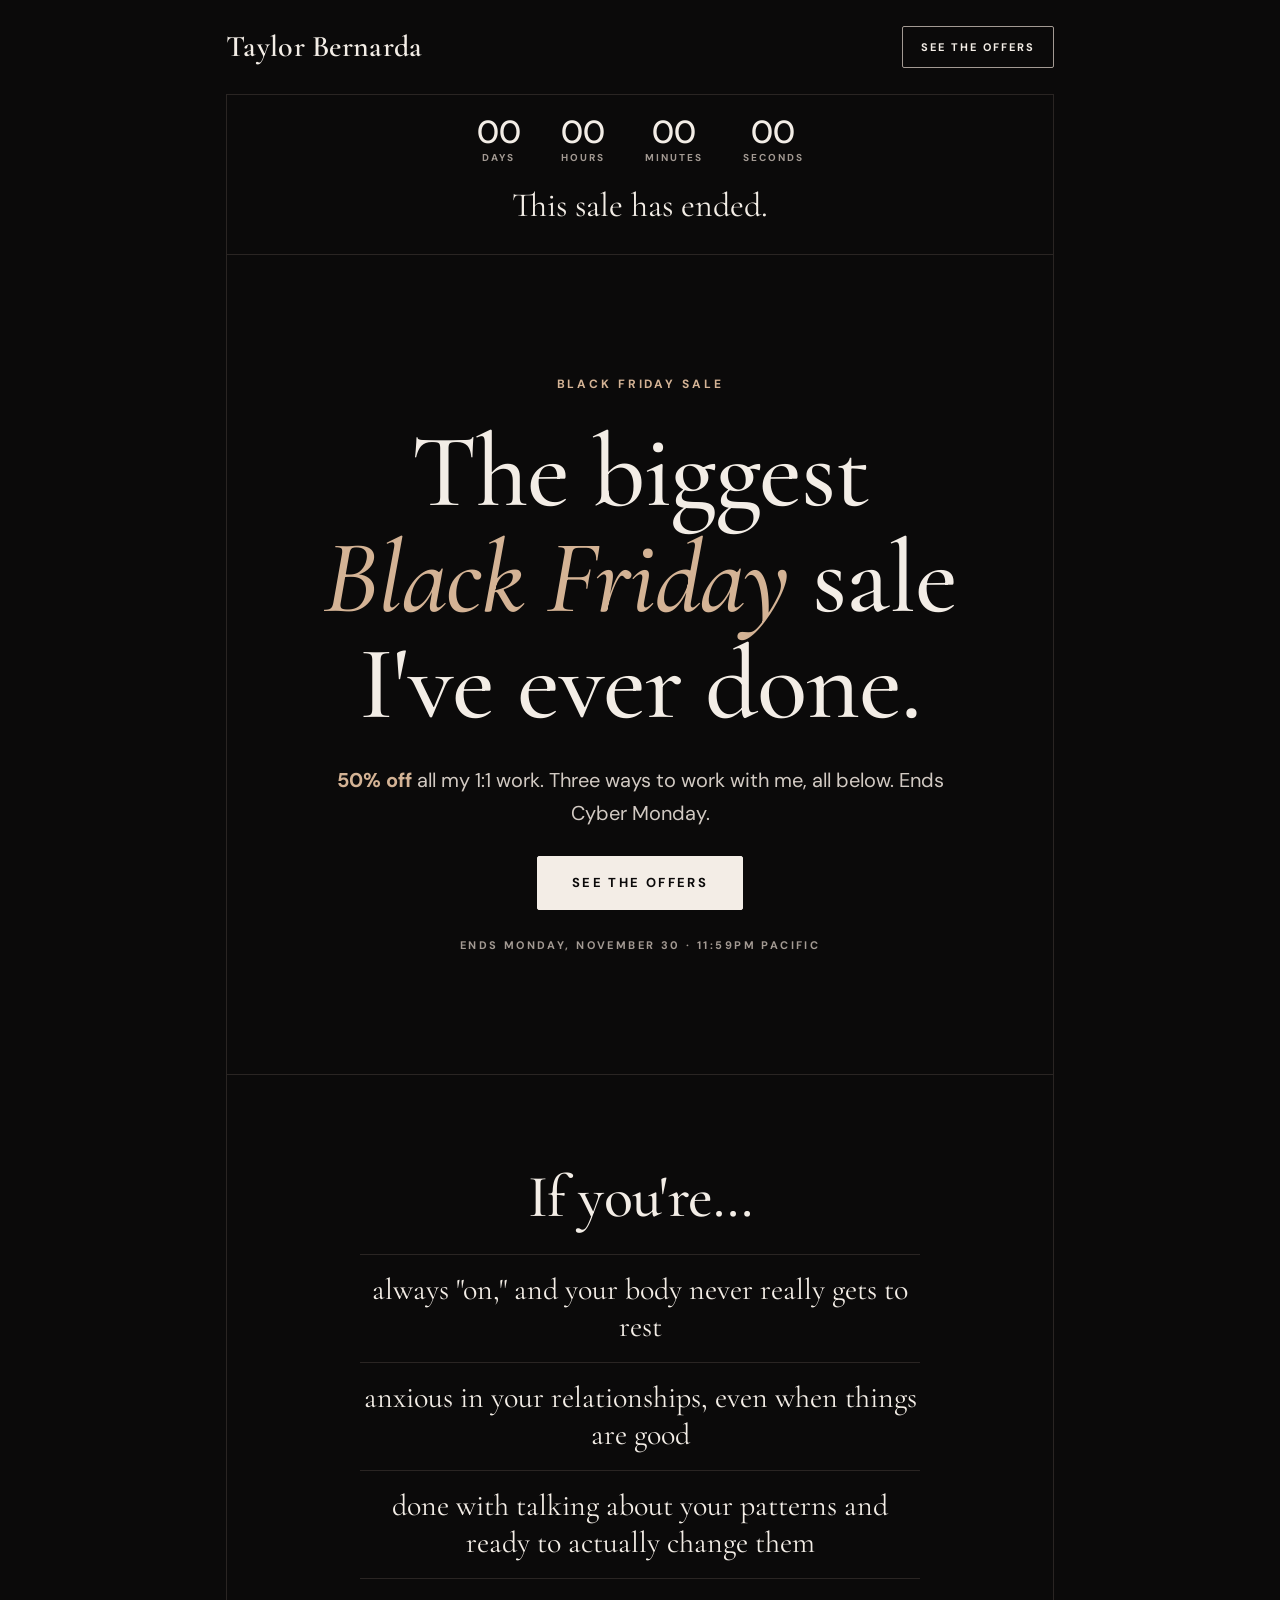
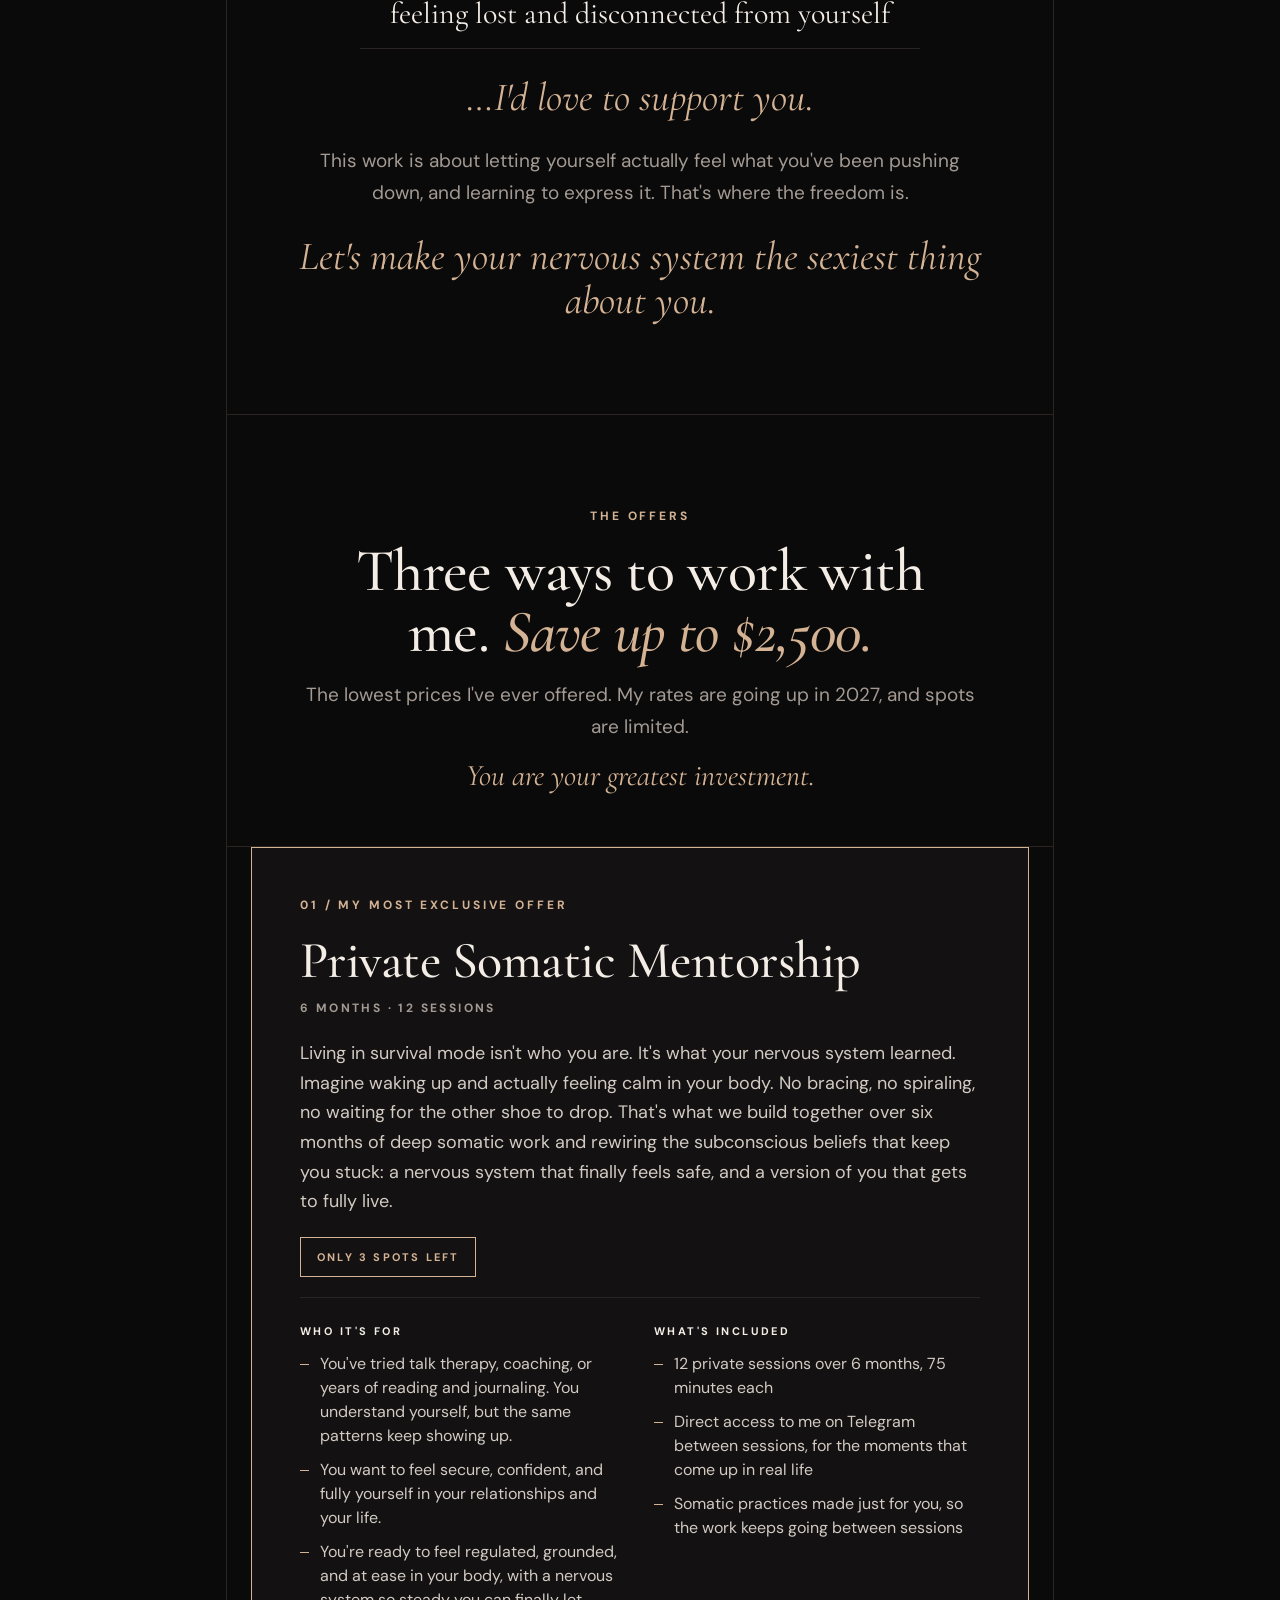
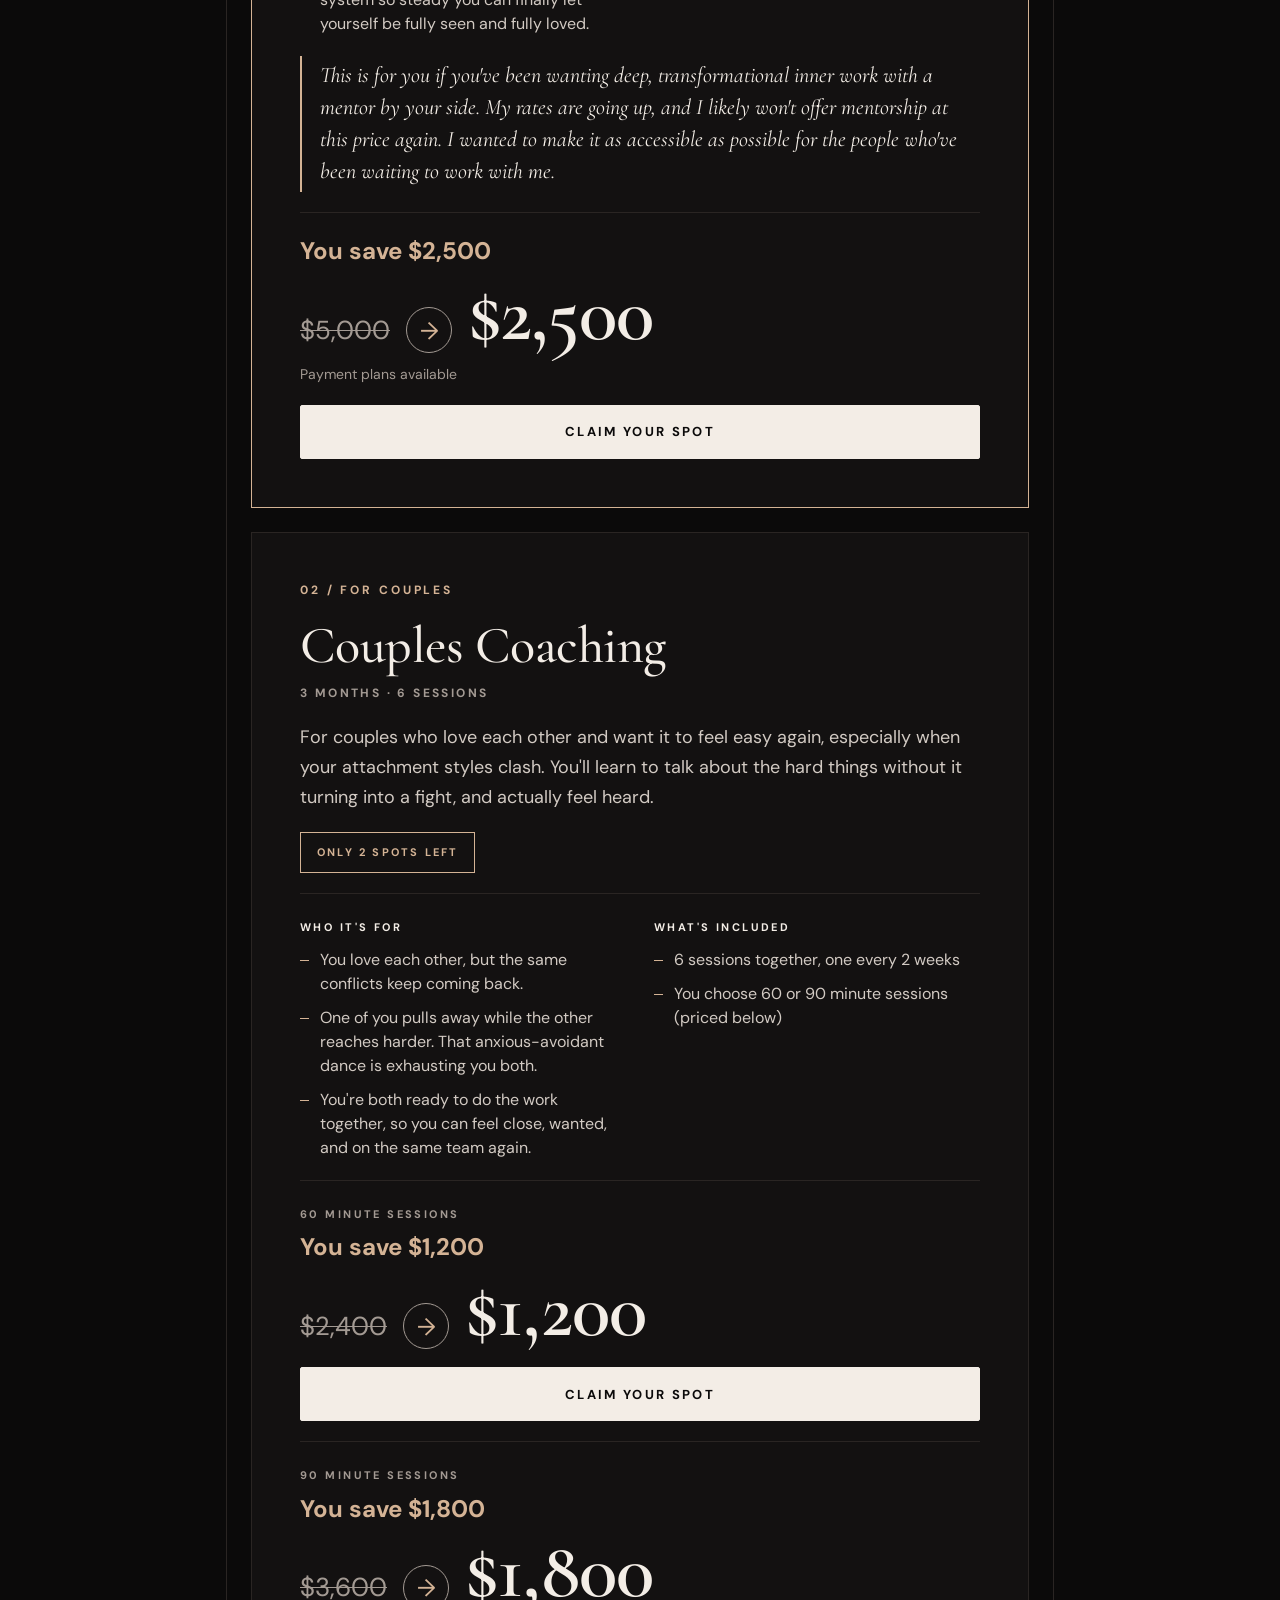
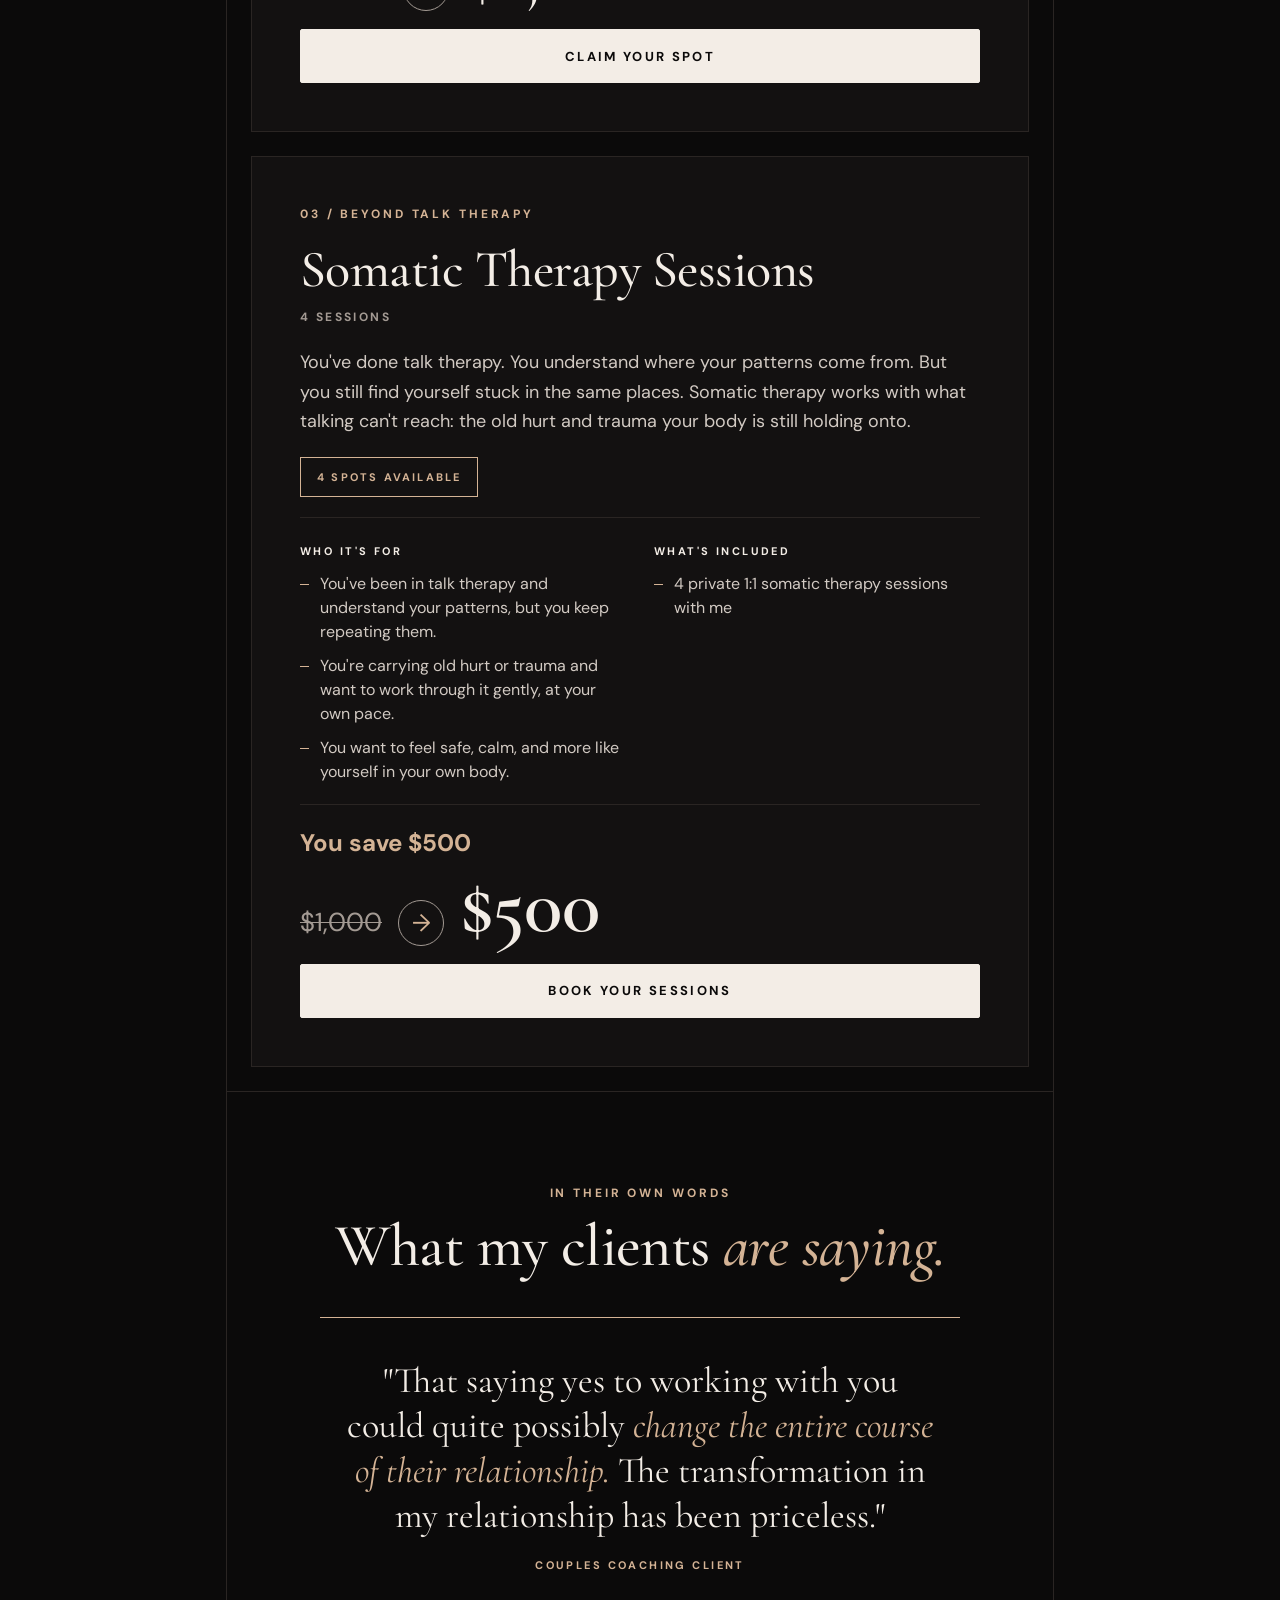
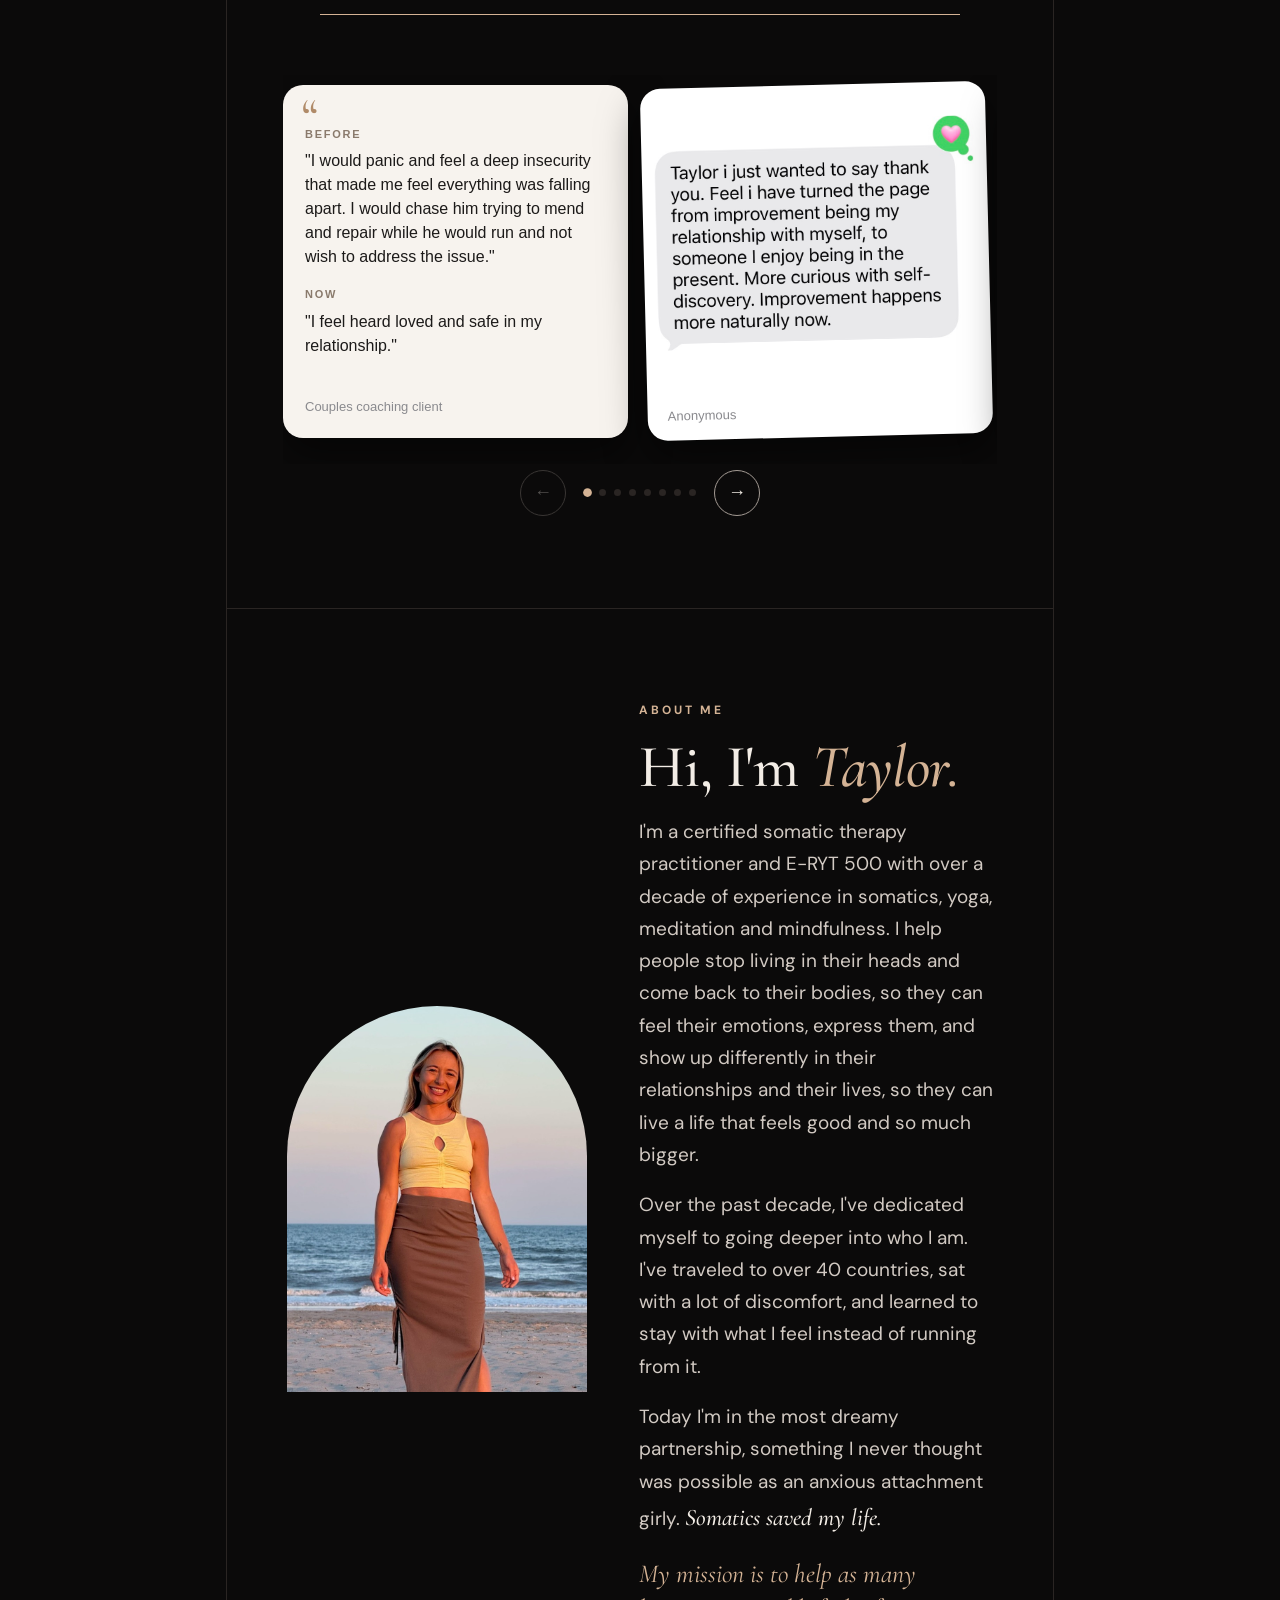
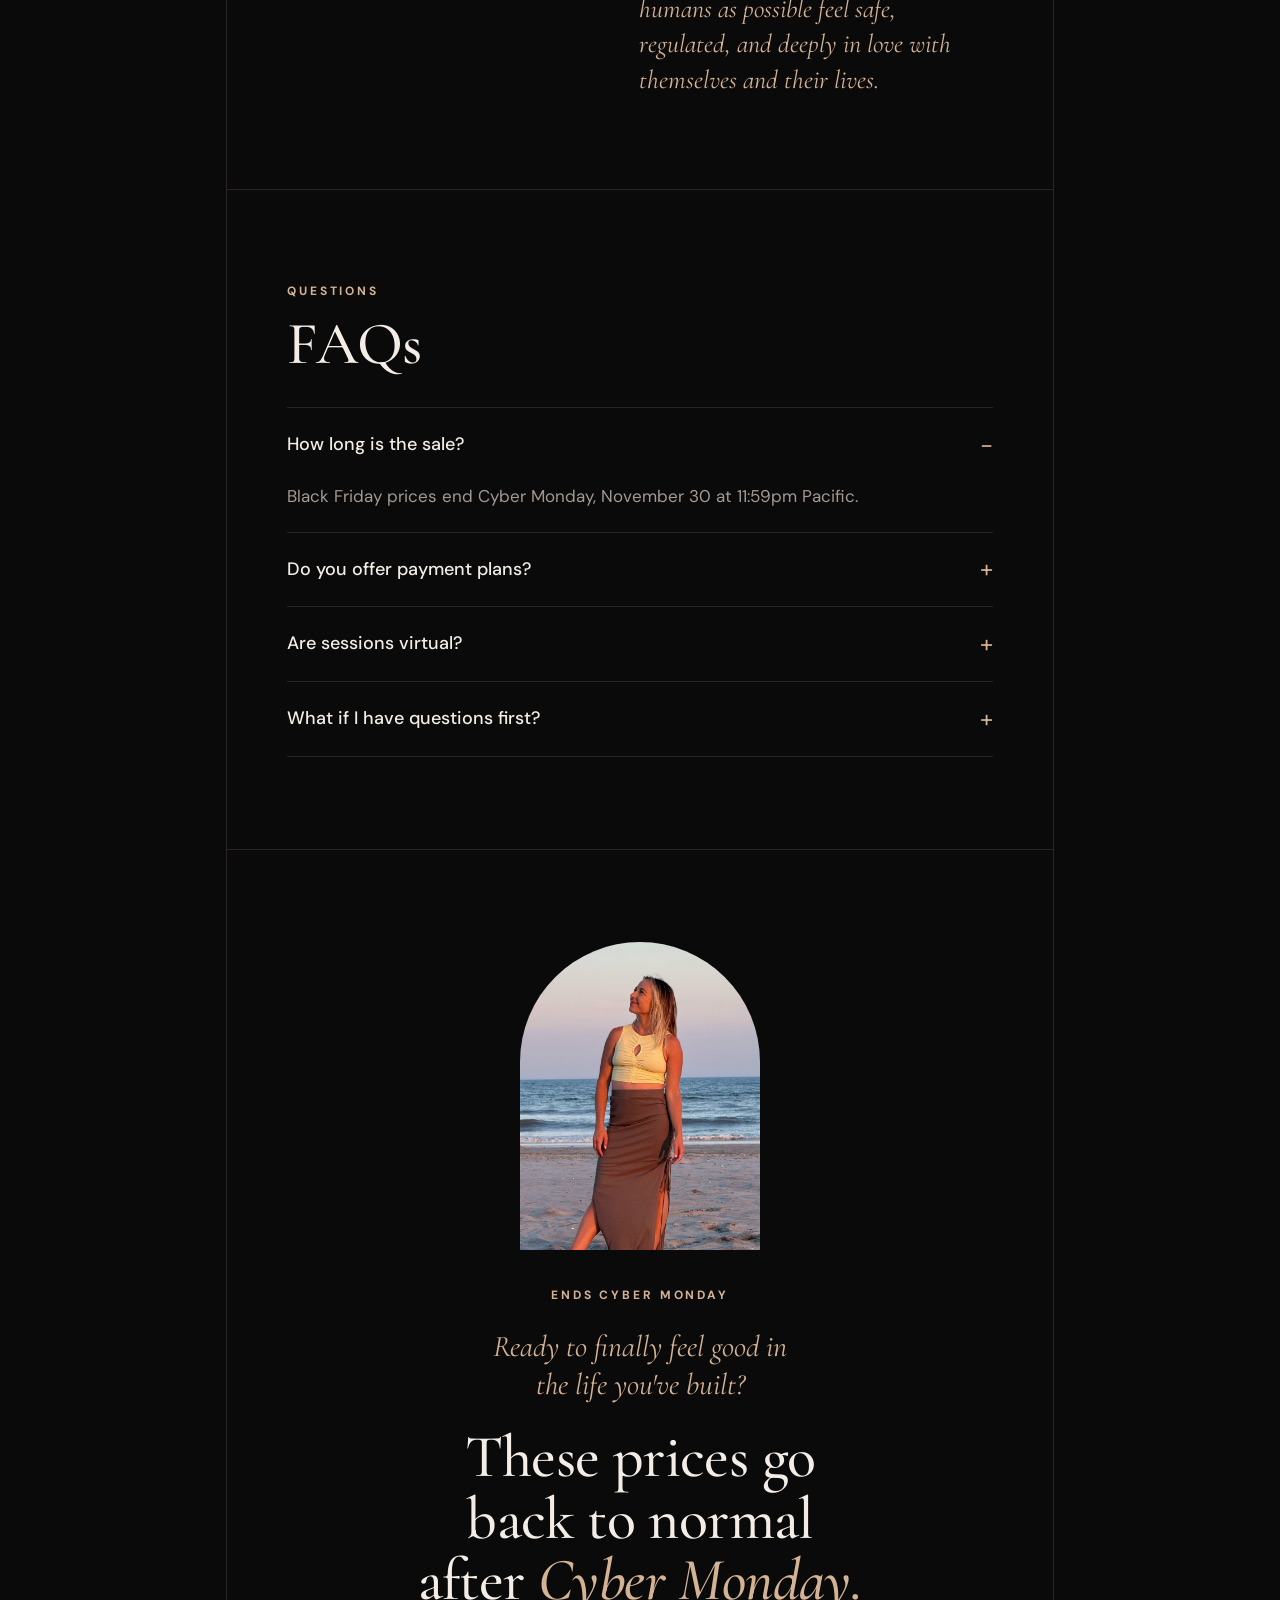
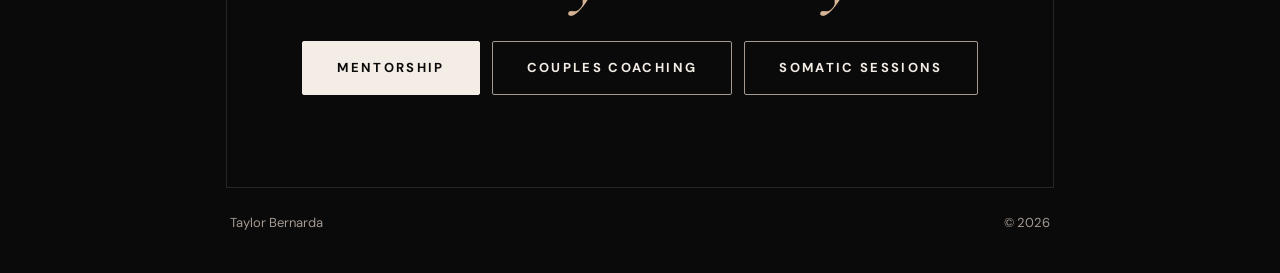
==== commit cf1d50b9: "Black Friday page: testimonial slider and one-line mission Co-Authored-By: Claude Opus 5.5 <noreply@" ====
--- a/black-friday/index.html
+++ b/black-friday/index.html
@@ -122,6 +122,7 @@
 .host{display:grid;grid-template-columns:minmax(0,300px) minmax(0,1fr);gap:clamp(28px,5vw,52px);align-items:center}
 .host img{display:block;width:100%;height:auto;aspect-ratio:420/540;object-fit:cover;object-position:50% 0;border-radius:999px 999px 4px 4px}
 .host .stack{display:flex;flex-direction:column;gap:18px}
+.host p.bio.mission{font-family:var(--serif);font-style:italic;font-size:clamp(22px,2.6vw,26px);line-height:1.35;color:var(--accent)}
 .host p.bio{color:var(--soft);font-size:clamp(17px,1.9vw,19px);line-height:1.7}
 
 /* TESTIMONIALS */
@@ -129,9 +130,6 @@
 .feature{margin:0 auto clamp(40px,6vw,60px);max-width:640px;text-align:center;padding:clamp(28px,4vw,40px) clamp(8px,3vw,24px);border-top:1px solid var(--accent);border-bottom:1px solid var(--accent)}
 .feature blockquote{margin:0;font-family:var(--serif);font-size:clamp(26px,3.4vw,36px);line-height:1.25;color:var(--ink)}
 .feature figcaption{margin-top:18px;font-size:11px;font-weight:700;letter-spacing:.22em;text-transform:uppercase;color:var(--accent)}
-.shots{display:flex;gap:18px;align-items:stretch}
-.col > .shot:last-child{flex-grow:1}
-.col{flex:1;min-width:0;display:flex;flex-direction:column;gap:18px}
 .shot{position:relative;margin:0;background:#F7F3EE;border-radius:20px;padding:40px 22px 20px;color:#1C1A19;font-family:-apple-system,BlinkMacSystemFont,"SF Pro Text","Helvetica Neue",Arial,sans-serif;box-shadow:0 18px 40px rgba(0,0,0,.5)}
 .shot::before{content:"\201C";position:absolute;top:6px;left:18px;font-family:var(--serif);font-size:52px;line-height:1;color:#B08A68}
 .shot .q{font-size:16px;line-height:1.5;color:#1C1A19}
@@ -144,11 +142,24 @@
 .shot-img figcaption{padding:0 8px 2px;margin-top:10px}
 .tilt-l{transform:rotate(-1.4deg)}
 .tilt-r{transform:rotate(1.2deg)}
-@media (max-width:640px){
-  .shots{flex-direction:column}
-  .col{display:contents}
-  .shots .shot{width:100%}
-}
+
+.slider{position:relative}
+.track{display:flex;align-items:stretch;gap:16px;overflow-x:auto;scroll-snap-type:x mandatory;scroll-behavior:smooth;padding:10px 4px 26px;margin:0 -4px;scrollbar-width:none;-webkit-overflow-scrolling:touch}
+.track::-webkit-scrollbar{display:none}
+.track:focus-visible{outline:2px solid var(--accent);outline-offset:4px}
+.track .shot{flex:0 0 calc((100% - 16px) / 2);scroll-snap-align:start;display:flex;flex-direction:column}
+.track .shot figcaption{margin-top:auto;padding-top:12px}
+.track .shot-img img{margin:auto 0}
+.slider-nav{display:flex;align-items:center;justify-content:center;gap:18px;margin-top:6px}
+.arrow{width:46px;height:46px;border-radius:50%;border:1px solid var(--muted);background:transparent;color:var(--ink);font-size:18px;cursor:pointer;display:flex;align-items:center;justify-content:center;transition:background .2s,color .2s,opacity .2s}
+.arrow:hover{background:var(--ink);color:var(--black)}
+.arrow:disabled{opacity:.3;cursor:default;background:transparent;color:var(--ink)}
+.arrow:focus-visible{outline:2px solid var(--accent);outline-offset:3px}
+.dots{display:flex;gap:8px}
+.dots span{width:7px;height:7px;border-radius:50%;background:var(--line);transition:background .2s,transform .2s}
+.dots.count{font-size:12px;font-weight:700;letter-spacing:.2em;color:var(--muted);min-width:64px;justify-content:center}
+.dots span.on{background:var(--accent);transform:scale(1.25)}
+@media (max-width:640px){.track .shot{flex-basis:84%}.tilt-l,.tilt-r{transform:none}}
 
 /* FAQ */
 .faq h2{margin:14px 0 32px}
@@ -353,73 +364,76 @@
       <blockquote>"That saying yes to working with you could quite possibly <em>change the entire course of their relationship.</em> The transformation in my relationship has been priceless."</blockquote>
       <figcaption>Couples coaching client</figcaption>
     </figure>
-    <div class="shots">
-      <div class="col">
-        <figure class="shot" style="order:1">
-          <p class="tag">Before</p>
-          <p class="q">"I would panic and feel a deep insecurity that made me feel everything was falling apart. I would chase him trying to mend and repair while he would run and not wish to address the issue."</p>
-          <p class="tag">Now</p>
-          <p class="q">"I feel heard loved and safe in my relationship."</p>
-          <figcaption>Couples coaching client</figcaption>
-        </figure>
-        <figure class="shot" style="order:4">
-          <p class="q">"I don't stay in low funks as long like the negative behaviors or lash out behavior. It just doesn't feel as heightened or consume as much anymore, it truly is so special and that's how I know I gained such growth through this."</p>
-          <figcaption>J.P.</figcaption>
-        </figure>
-        <figure class="shot" style="order:5">
-          <p class="q">"My relationship with my partner has been a lot better. Me being able to not spiral has helped a lot when it comes to us getting (or almost) getting into a fight. It stops it from blowing up."</p>
-          <figcaption>S.</figcaption>
-        </figure>
-        <figure class="shot shot-img tilt-r" style="order:6">
-          <img src="/black-friday/testimonial-settling.png" width="775" height="430" loading="lazy" alt="Text from a client: Good morning!! I am honestly feeling so cozy in myself, idk how to describe it but after our meeting throughout the day I could just feel my body settling and it's so nice!">
-          <figcaption>Anonymous</figcaption>
-        </figure>
-        <figure class="shot" style="order:12">
-          <p class="q">"Now I'm learning that putting myself first isn't selfish. I can care about other people while still honoring my own needs, energy, and capacity."</p>
-          <figcaption>Sam</figcaption>
-        </figure>
-        <figure class="shot shot-img tilt-r" style="order:13">
-          <img src="/black-friday/t-dance.jpg" width="850" height="776" loading="lazy" alt="Text from a client: Thank youuuu. Broke a little cycle this morning. I woke up feeling like utter garbage. Just had weird dreams and slept bad cuz the wind. I was like ready to be in a bad mood the rest of the day and then I stopped myself and said NOPE. Listened to a song that makes me happy and had a little dance party to shake out the grumps. Now it's a better day">
-          <figcaption>Anonymous</figcaption>
-        </figure>
-        <figure class="shot" style="order:15">
-          <p class="q">"I was not confident in myself but I went through with it anyway, and even after the first session or meeting with you I had a big sense of relief or optimism and hope."</p>
-          <figcaption>S.</figcaption>
-        </figure>
-      </div>
-      <div class="col">
-        <figure class="shot shot-img tilt-l" style="order:2">
-          <img src="/black-friday/t-page.jpg" width="900" height="640" loading="lazy" alt="Text from a client: Taylor i just wanted to say thank you. Feel i have turned the page from improvement being my relationship with myself, to someone I enjoy being in the present. More curious with self-discovery. Improvement happens more naturally now.">
-          <figcaption>Anonymous</figcaption>
-        </figure>
-        <figure class="shot" style="order:3">
-          <p class="q">"How to move anger out of my body, or taking the time for a quick 'shake off' of body. I use to think I was being weird or was worried what people would think but now the way my body moves it, I crave it. It's huge!"</p>
-          <figcaption>J.P.</figcaption>
-        </figure>
-        <figure class="shot" style="order:7">
-          <p class="q">"I feel more at peace in my body rather than feel the need to compare myself to others or what I should be doing. I feel more comfortable just being me and letting things be."</p>
-          <figcaption>S.</figcaption>
-        </figure>
-        <figure class="shot" style="order:8">
-          <p class="q">"I've learned that my thoughts are not facts, and that the mind naturally wants to stay with what feels familiar and comfortable. I can see now how that pattern kept me stuck for so many years."</p>
-          <figcaption>Sam</figcaption>
-        </figure>
-        <figure class="shot" style="order:9">
-          <p class="q">"We have been able to talk through times of tension in a calm manner. It's quite incredible how far we've come in such a short period."</p>
-          <figcaption>Couples coaching client</figcaption>
-        </figure>
-        <figure class="shot" style="order:10">
-          <p class="q">"I would tell them that this work will significantly change the way you move through life."</p>
-          <figcaption>J.P.</figcaption>
-        </figure>
-        <figure class="shot" style="order:11">
-          <p class="q">"I used to suppress what I was feeling, focus on keeping everyone else comfortable, and avoid expressing myself in the moment. That often led to masking, resentment, burnout, or eventually reacting more strongly because I had held everything in for too long."</p>
-          <figcaption>Sam</figcaption>
-        </figure>
-        <figure class="shot" style="order:14">
-          <p class="q">"Being able to move those feelings out with somatics and identifying that part of me has been POWERFUL!"</p>
-          <figcaption>J.P.</figcaption>
-        </figure>
+    <div class="slider">
+      <div class="track" id="track" tabindex="0" role="region" aria-label="Client testimonials, scroll sideways for more">
+          <figure class="shot">
+            <p class="tag">Before</p>
+            <p class="q">"I would panic and feel a deep insecurity that made me feel everything was falling apart. I would chase him trying to mend and repair while he would run and not wish to address the issue."</p>
+            <p class="tag">Now</p>
+            <p class="q">"I feel heard loved and safe in my relationship."</p>
+            <figcaption>Couples coaching client</figcaption>
+          </figure>
+          <figure class="shot shot-img tilt-l">
+            <img src="/black-friday/t-page.jpg" width="900" height="640" loading="lazy" alt="Text from a client: Taylor i just wanted to say thank you. Feel i have turned the page from improvement being my relationship with myself, to someone I enjoy being in the present. More curious with self-discovery. Improvement happens more naturally now.">
+            <figcaption>Anonymous</figcaption>
+          </figure>
+          <figure class="shot">
+            <p class="q">"How to move anger out of my body, or taking the time for a quick 'shake off' of body. I use to think I was being weird or was worried what people would think but now the way my body moves it, I crave it. It's huge!"</p>
+            <figcaption>J.P.</figcaption>
+          </figure>
+          <figure class="shot">
+            <p class="q">"I don't stay in low funks as long like the negative behaviors or lash out behavior. It just doesn't feel as heightened or consume as much anymore, it truly is so special and that's how I know I gained such growth through this."</p>
+            <figcaption>J.P.</figcaption>
+          </figure>
+          <figure class="shot">
+            <p class="q">"My relationship with my partner has been a lot better. Me being able to not spiral has helped a lot when it comes to us getting (or almost) getting into a fight. It stops it from blowing up."</p>
+            <figcaption>S.</figcaption>
+          </figure>
+          <figure class="shot shot-img tilt-r">
+            <img src="/black-friday/testimonial-settling.png" width="775" height="430" loading="lazy" alt="Text from a client: Good morning!! I am honestly feeling so cozy in myself, idk how to describe it but after our meeting throughout the day I could just feel my body settling and it's so nice!">
+            <figcaption>Anonymous</figcaption>
+          </figure>
+          <figure class="shot">
+            <p class="q">"I feel more at peace in my body rather than feel the need to compare myself to others or what I should be doing. I feel more comfortable just being me and letting things be."</p>
+            <figcaption>S.</figcaption>
+          </figure>
+          <figure class="shot">
+            <p class="q">"I've learned that my thoughts are not facts, and that the mind naturally wants to stay with what feels familiar and comfortable. I can see now how that pattern kept me stuck for so many years."</p>
+            <figcaption>Sam</figcaption>
+          </figure>
+          <figure class="shot">
+            <p class="q">"We have been able to talk through times of tension in a calm manner. It's quite incredible how far we've come in such a short period."</p>
+            <figcaption>Couples coaching client</figcaption>
+          </figure>
+          <figure class="shot">
+            <p class="q">"I would tell them that this work will significantly change the way you move through life."</p>
+            <figcaption>J.P.</figcaption>
+          </figure>
+          <figure class="shot">
+            <p class="q">"I used to suppress what I was feeling, focus on keeping everyone else comfortable, and avoid expressing myself in the moment. That often led to masking, resentment, burnout, or eventually reacting more strongly because I had held everything in for too long."</p>
+            <figcaption>Sam</figcaption>
+          </figure>
+          <figure class="shot">
+            <p class="q">"Now I'm learning that putting myself first isn't selfish. I can care about other people while still honoring my own needs, energy, and capacity."</p>
+            <figcaption>Sam</figcaption>
+          </figure>
+          <figure class="shot shot-img tilt-r">
+            <img src="/black-friday/t-dance.jpg" width="850" height="776" loading="lazy" alt="Text from a client: Thank youuuu. Broke a little cycle this morning. I woke up feeling like utter garbage. Just had weird dreams and slept bad cuz the wind. I was like ready to be in a bad mood the rest of the day and then I stopped myself and said NOPE. Listened to a song that makes me happy and had a little dance party to shake out the grumps. Now it's a better day">
+            <figcaption>Anonymous</figcaption>
+          </figure>
+          <figure class="shot">
+            <p class="q">"Being able to move those feelings out with somatics and identifying that part of me has been POWERFUL!"</p>
+            <figcaption>J.P.</figcaption>
+          </figure>
+          <figure class="shot">
+            <p class="q">"I was not confident in myself but I went through with it anyway, and even after the first session or meeting with you I had a big sense of relief or optimism and hope."</p>
+            <figcaption>S.</figcaption>
+          </figure>
+      </div>
+      <div class="slider-nav">
+        <button class="arrow" id="prev" type="button" aria-label="Previous testimonials">&#8592;</button>
+        <div class="dots" id="dots" aria-hidden="true"></div>
+        <button class="arrow" id="next" type="button" aria-label="Next testimonials">&#8594;</button>
       </div>
     </div>
   </section>
@@ -433,7 +447,7 @@
         <p class="bio">I'm a certified somatic therapy practitioner and E-RYT 500 with over a decade of experience in somatics, yoga, meditation and mindfulness. I help people stop living in their heads and come back to their bodies, so they can feel their emotions, express them, and show up differently in their relationships and their lives, so they can live a life that feels good and so much bigger.</p>
         <p class="bio">Over the past decade, I've dedicated myself to going deeper into who I am. I've traveled to over 40 countries, sat with a lot of discomfort, and learned to stay with what I feel instead of running from it.</p>
         <p class="bio">Today I'm in the most dreamy partnership, something I never thought was possible as an anxious attachment girly. <strong>Somatics saved my life.</strong></p>
-        <p class="bio">My mission is to help you feel safe enough in your body to be with every part of you, love yourself fully, know the depths of your soul, and sit with the discomfort, so you can feel truly regulated and find real freedom in love, work, and life.</p>
+        <p class="bio mission">My mission is to help as many humans as possible feel safe, regulated, and deeply in love with themselves and their lives.</p>
       </div>
     </div>
   </section>
@@ -491,6 +505,38 @@
     target.scrollIntoView();
   });
 });
+
+// Testimonial slider: arrows, dots, and swipe (native scrolling).
+(function () {
+  var t = document.getElementById('track'); if (!t) return;
+  var prev = document.getElementById('prev'), next = document.getElementById('next'), dots = document.getElementById('dots');
+  function pages() { return Math.max(1, Math.ceil((t.scrollWidth - 4) / t.clientWidth)); }
+  function build() {
+    dots.innerHTML = '';
+    dots.className = pages() > 8 ? 'dots count' : 'dots';
+    if (pages() <= 8) for (var i = 0; i < pages(); i++) dots.appendChild(document.createElement('span'));
+    update();
+  }
+  function update() {
+    var max = t.scrollWidth - t.clientWidth;
+    var i = max <= 0 ? 0 : Math.round(t.scrollLeft / max * (pages() - 1));
+    if (dots.className === 'dots count') {
+      var n = t.children.length, step = t.children[0].getBoundingClientRect().width + 16;
+      var c = t.scrollLeft >= max - 4 ? n : Math.min(n, Math.round(t.scrollLeft / step) + 1);
+      dots.textContent = c + ' / ' + n;
+    }
+    else [].forEach.call(dots.children, function (d, k) { d.className = k === i ? 'on' : ''; });
+    prev.disabled = t.scrollLeft <= 4;
+    next.disabled = t.scrollLeft >= max - 4;
+  }
+  prev.addEventListener('click', function () { t.scrollBy({ left: -t.clientWidth, behavior: 'smooth' }); });
+  next.addEventListener('click', function () { t.scrollBy({ left: t.clientWidth, behavior: 'smooth' }); });
+  var raf = 0;
+  t.addEventListener('scroll', function () { if (!raf) raf = requestAnimationFrame(function () { raf = 0; update(); }); });
+  window.addEventListener('resize', build);
+  window.addEventListener('load', build);
+  build();
+})();
 
 // Countdown to the end of the sale.
 (function () {
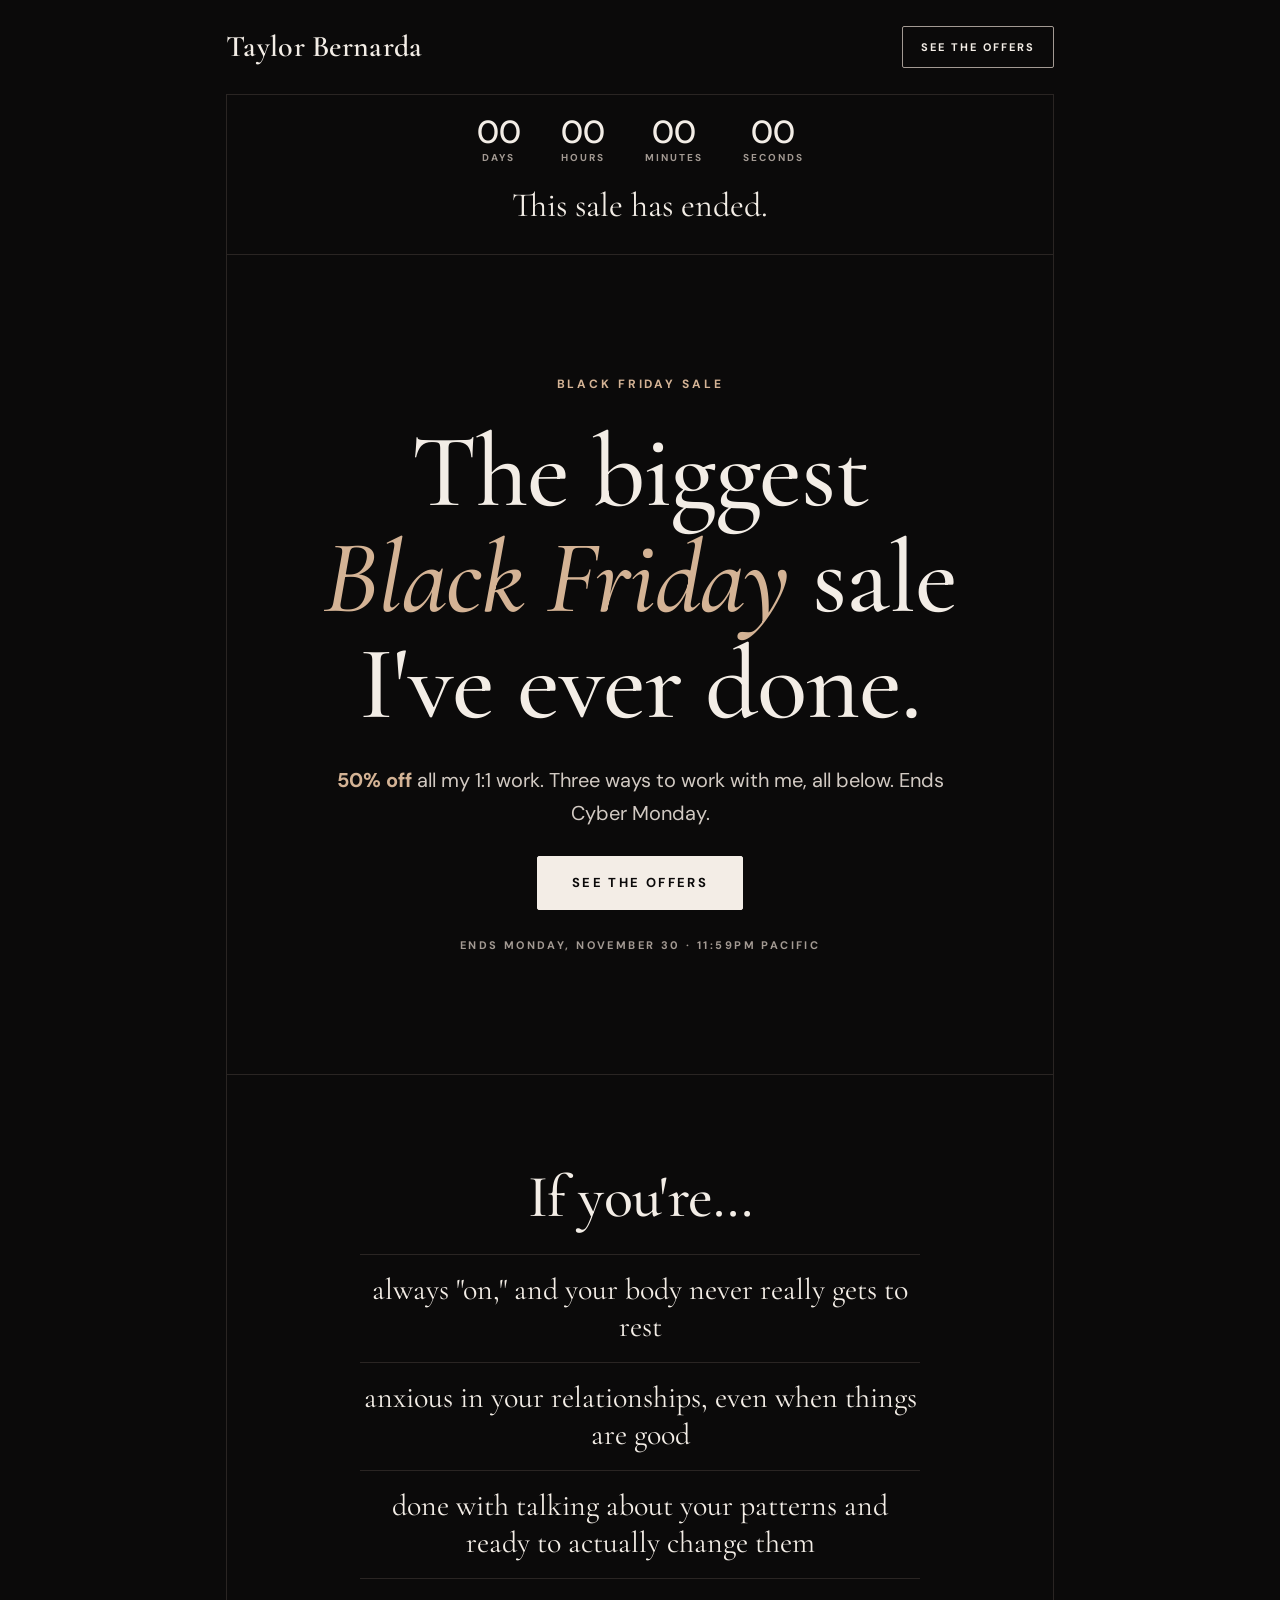
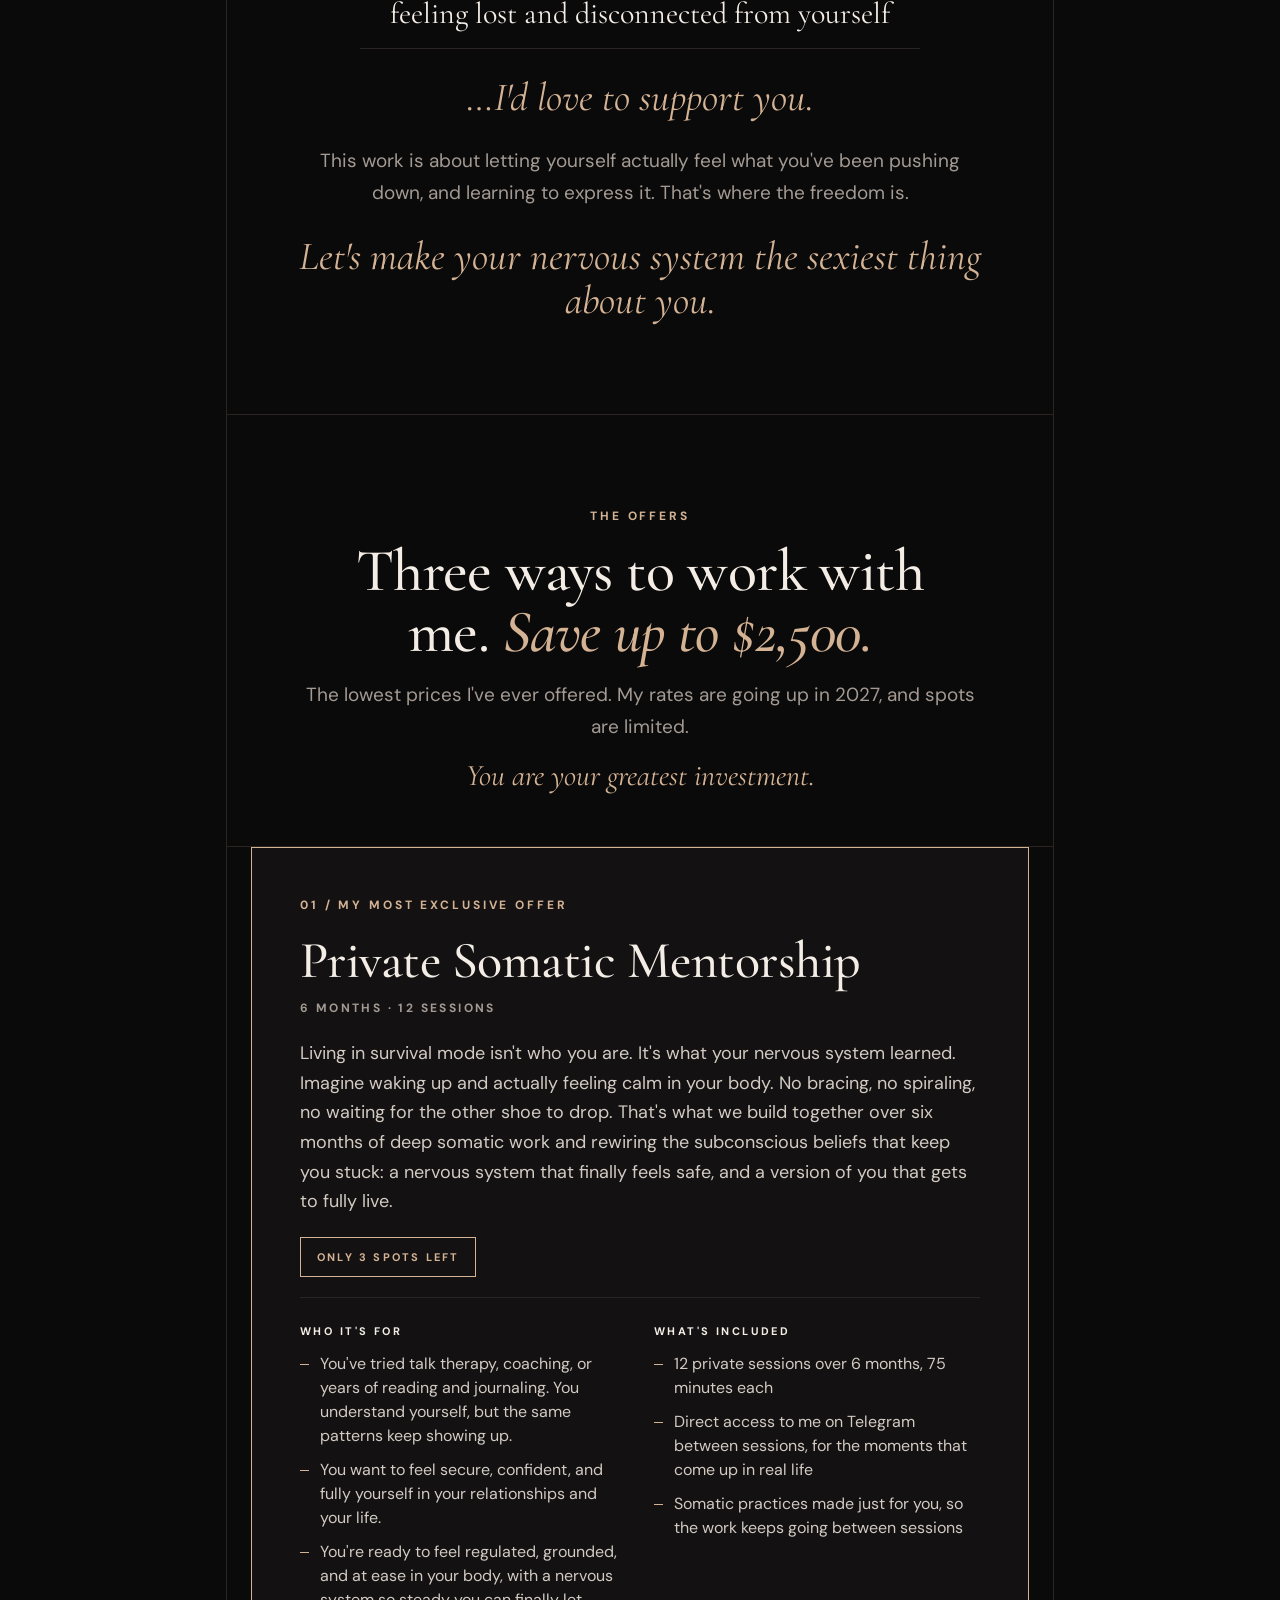
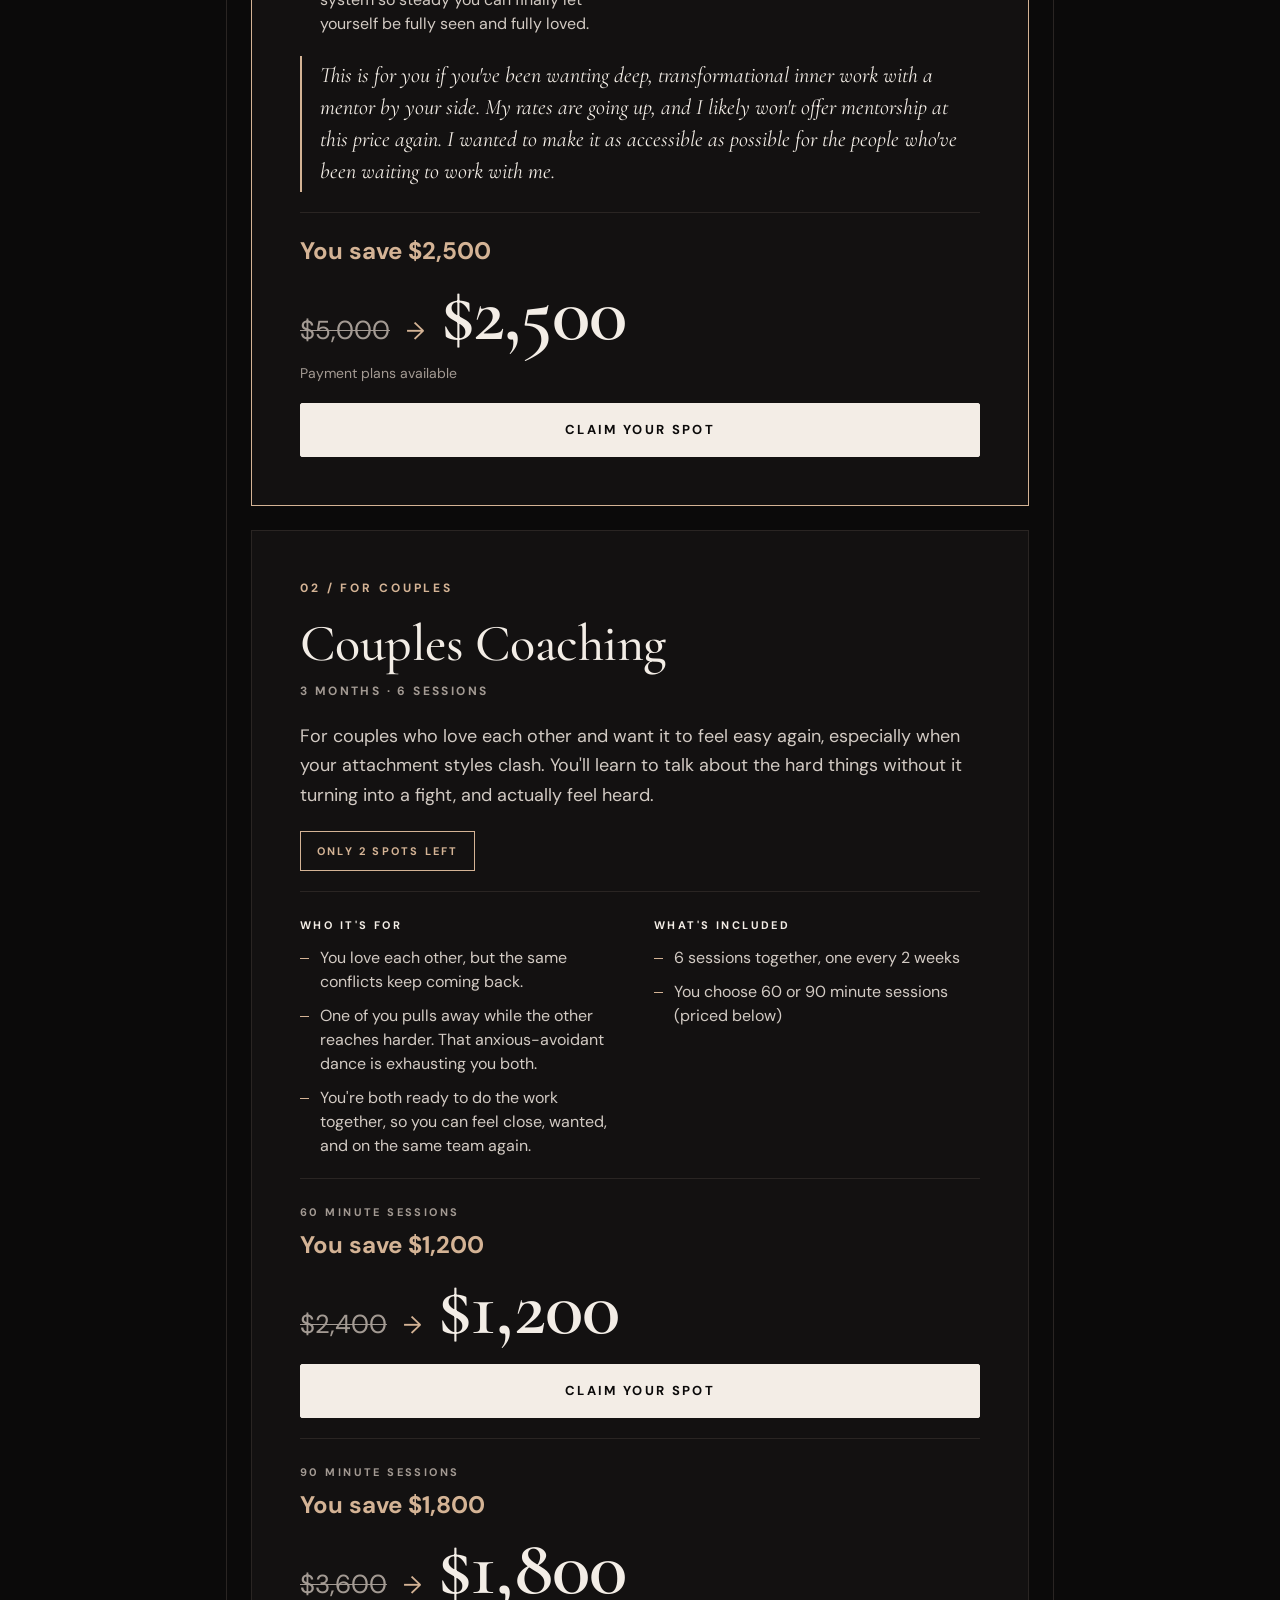
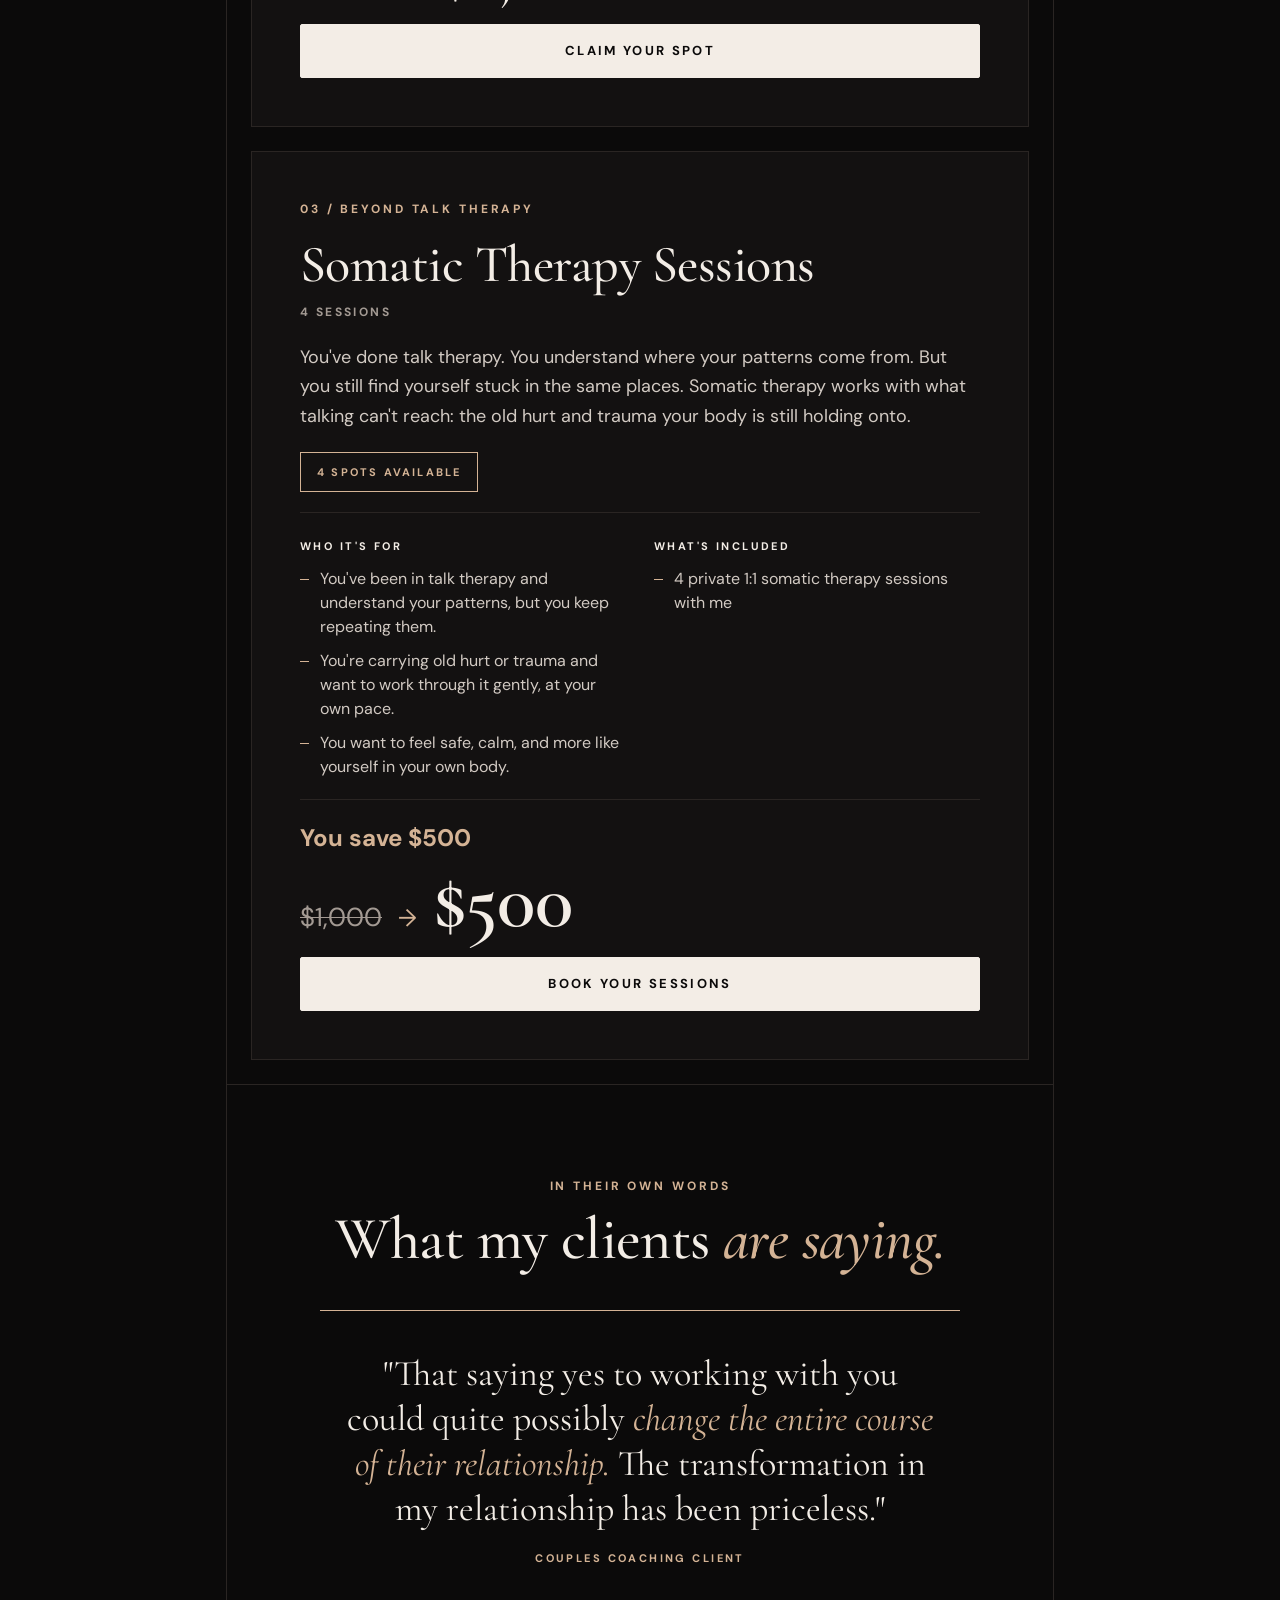
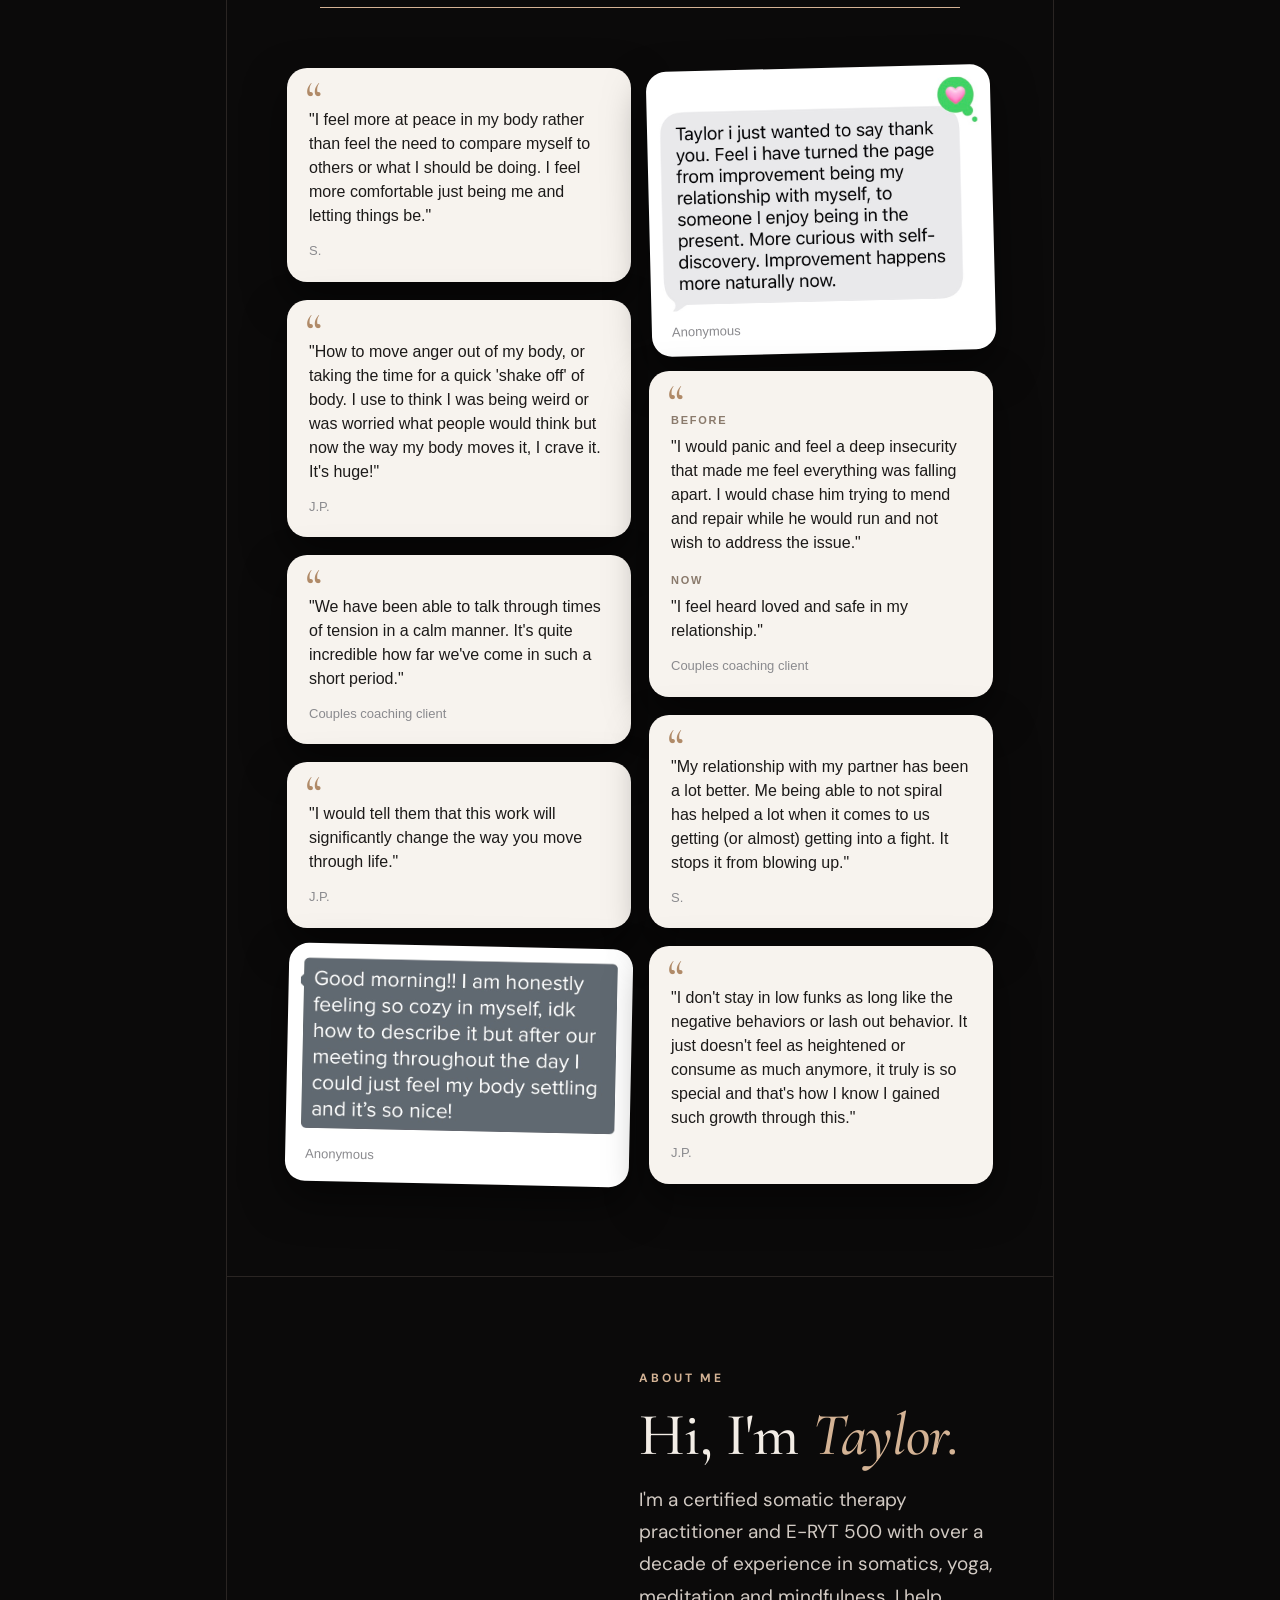
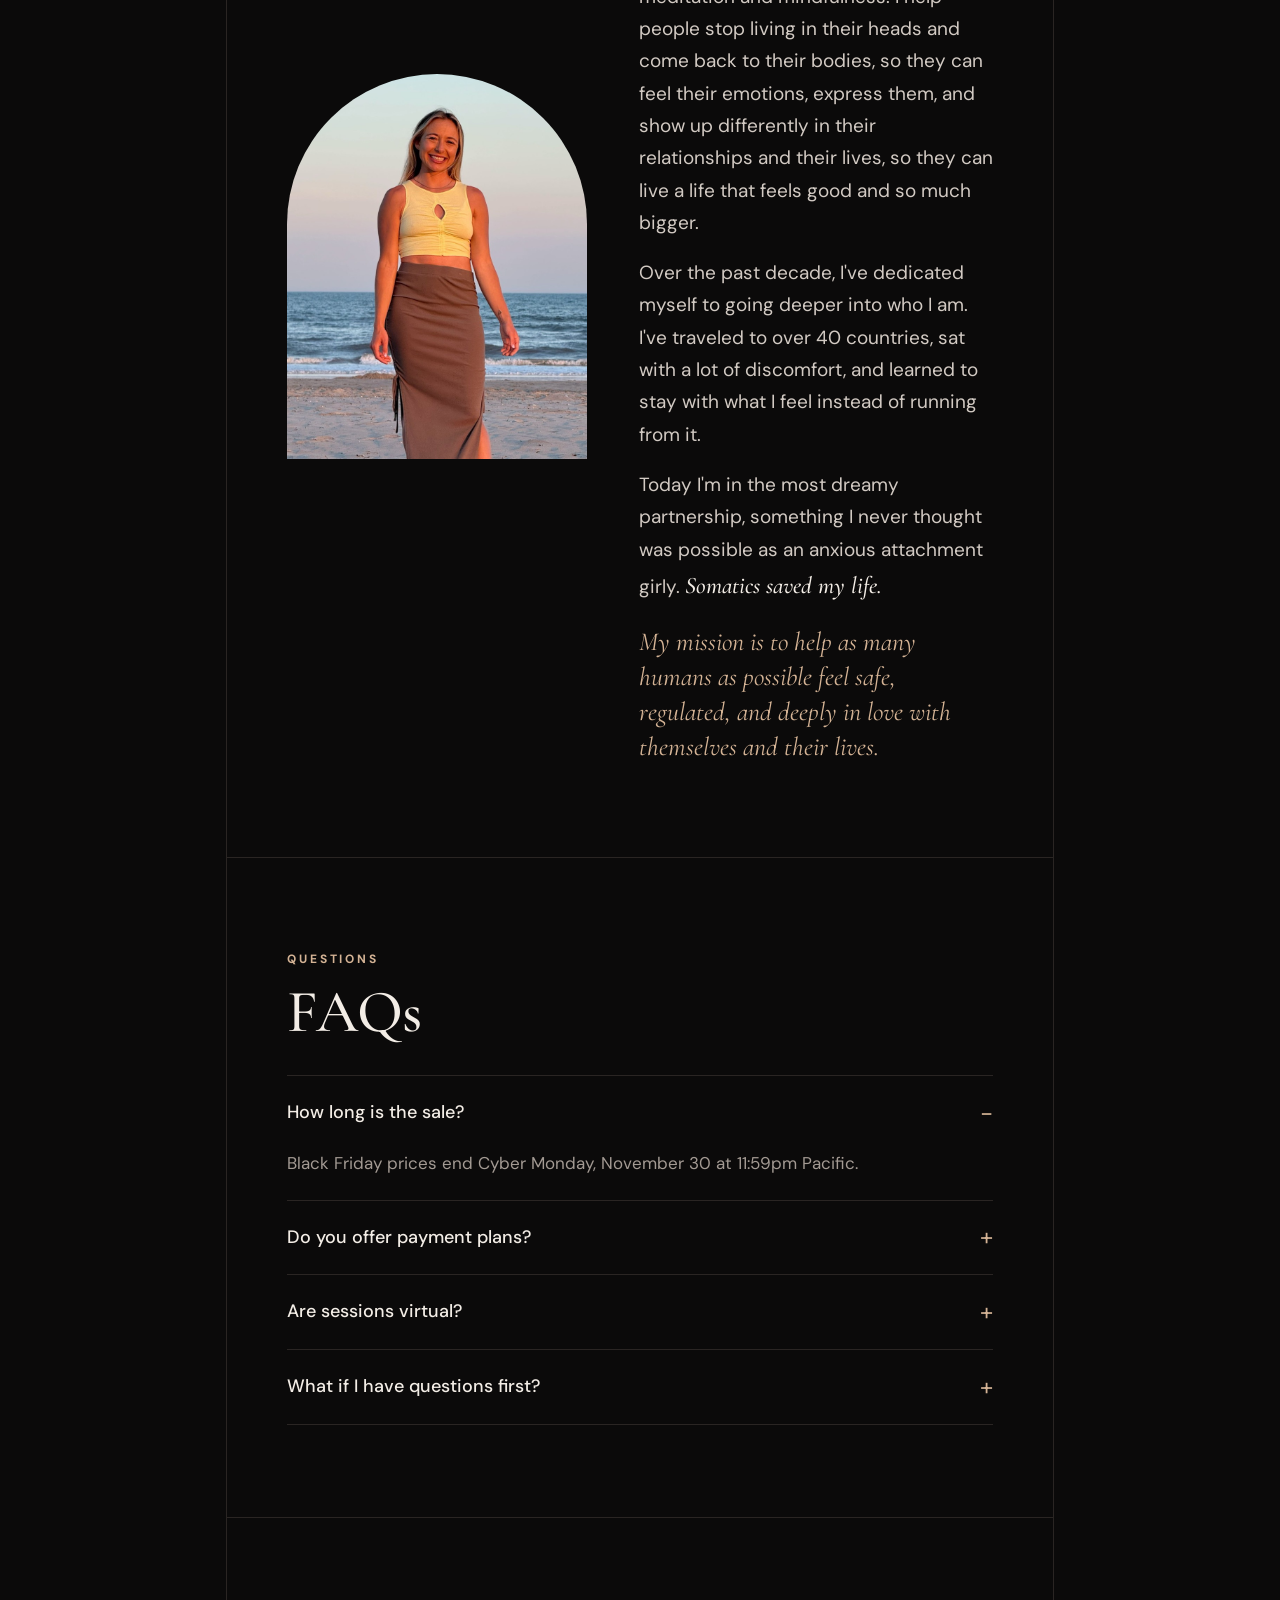
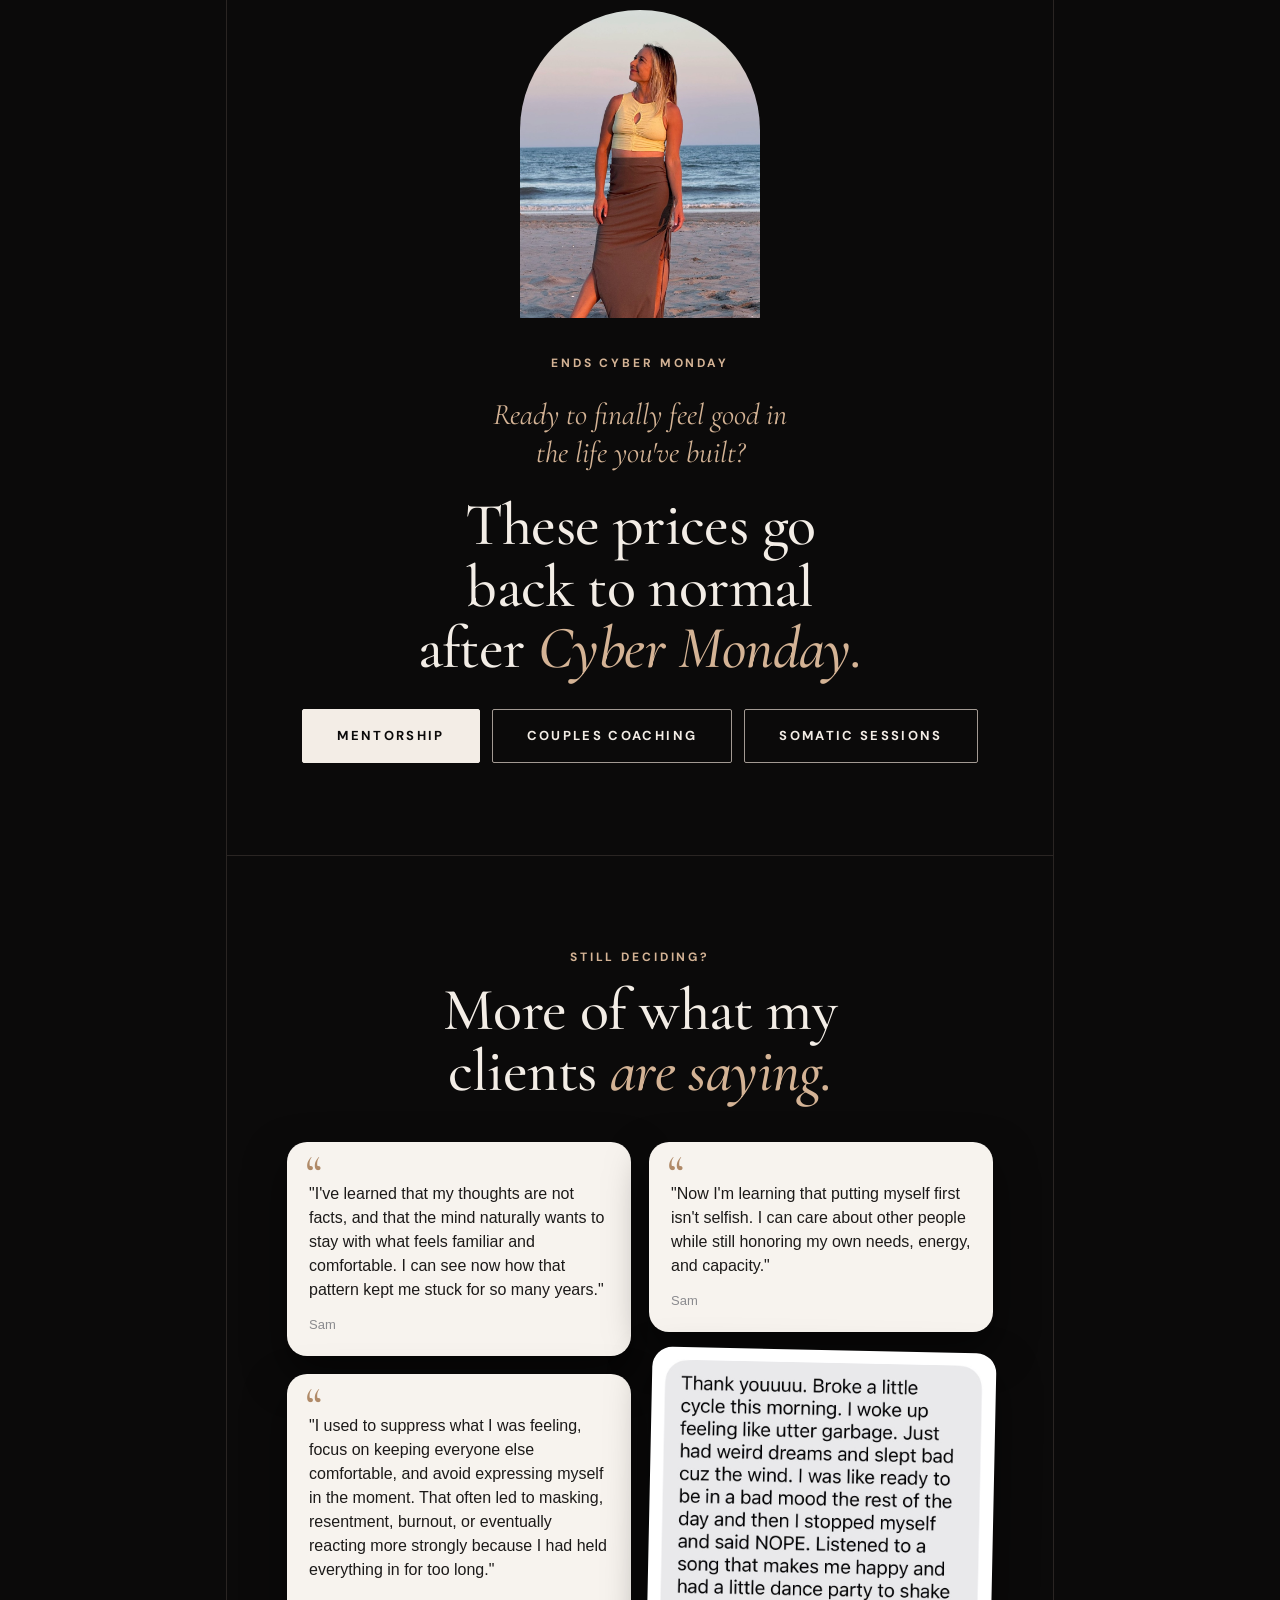
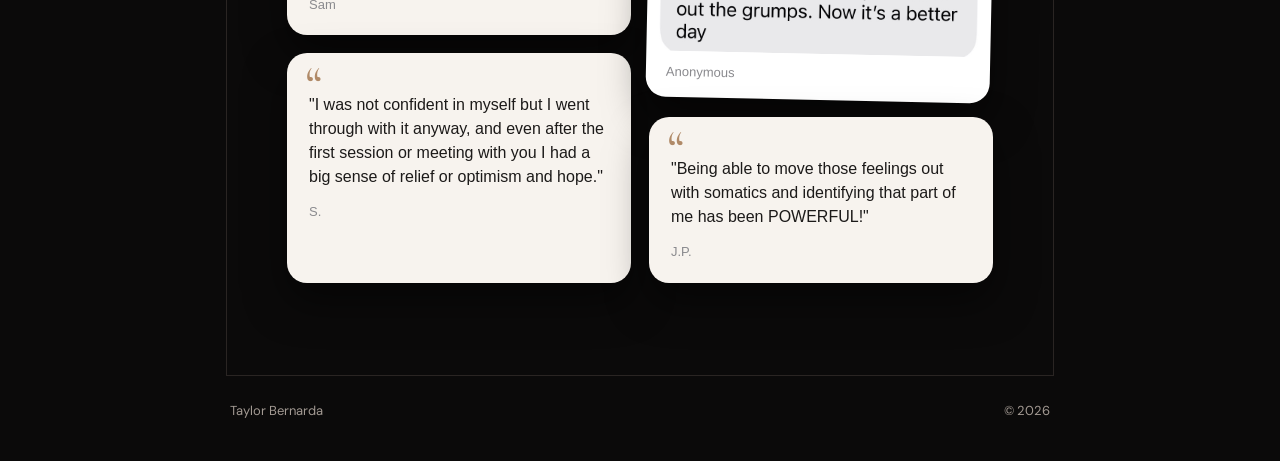
==== commit 03095575: "Black Friday page: testimonial grid (9 up top, 6 more after the final call to action) Co-Authored-By" ====
--- a/black-friday/index.html
+++ b/black-friday/index.html
@@ -143,23 +143,10 @@
 .tilt-l{transform:rotate(-1.4deg)}
 .tilt-r{transform:rotate(1.2deg)}
 
-.slider{position:relative}
-.track{display:flex;align-items:stretch;gap:16px;overflow-x:auto;scroll-snap-type:x mandatory;scroll-behavior:smooth;padding:10px 4px 26px;margin:0 -4px;scrollbar-width:none;-webkit-overflow-scrolling:touch}
-.track::-webkit-scrollbar{display:none}
-.track:focus-visible{outline:2px solid var(--accent);outline-offset:4px}
-.track .shot{flex:0 0 calc((100% - 16px) / 2);scroll-snap-align:start;display:flex;flex-direction:column}
-.track .shot figcaption{margin-top:auto;padding-top:12px}
-.track .shot-img img{margin:auto 0}
-.slider-nav{display:flex;align-items:center;justify-content:center;gap:18px;margin-top:6px}
-.arrow{width:46px;height:46px;border-radius:50%;border:1px solid var(--muted);background:transparent;color:var(--ink);font-size:18px;cursor:pointer;display:flex;align-items:center;justify-content:center;transition:background .2s,color .2s,opacity .2s}
-.arrow:hover{background:var(--ink);color:var(--black)}
-.arrow:disabled{opacity:.3;cursor:default;background:transparent;color:var(--ink)}
-.arrow:focus-visible{outline:2px solid var(--accent);outline-offset:3px}
-.dots{display:flex;gap:8px}
-.dots span{width:7px;height:7px;border-radius:50%;background:var(--line);transition:background .2s,transform .2s}
-.dots.count{font-size:12px;font-weight:700;letter-spacing:.2em;color:var(--muted);min-width:64px;justify-content:center}
-.dots span.on{background:var(--accent);transform:scale(1.25)}
-@media (max-width:640px){.track .shot{flex-basis:84%}.tilt-l,.tilt-r{transform:none}}
+.shots{display:flex;gap:18px;align-items:stretch}
+.col > .shot:last-child{flex-grow:1}
+.col{flex:1;min-width:0;display:flex;flex-direction:column;gap:18px}
+@media (max-width:640px){.shots{flex-direction:column}.col{display:contents}.shots .shot{width:100%}}
 
 /* FAQ */
 .faq h2{margin:14px 0 32px}
@@ -364,76 +351,49 @@
       <blockquote>"That saying yes to working with you could quite possibly <em>change the entire course of their relationship.</em> The transformation in my relationship has been priceless."</blockquote>
       <figcaption>Couples coaching client</figcaption>
     </figure>
-    <div class="slider">
-      <div class="track" id="track" tabindex="0" role="region" aria-label="Client testimonials, scroll sideways for more">
-          <figure class="shot">
-            <p class="tag">Before</p>
-            <p class="q">"I would panic and feel a deep insecurity that made me feel everything was falling apart. I would chase him trying to mend and repair while he would run and not wish to address the issue."</p>
-            <p class="tag">Now</p>
-            <p class="q">"I feel heard loved and safe in my relationship."</p>
-            <figcaption>Couples coaching client</figcaption>
-          </figure>
-          <figure class="shot shot-img tilt-l">
-            <img src="/black-friday/t-page.jpg" width="900" height="640" loading="lazy" alt="Text from a client: Taylor i just wanted to say thank you. Feel i have turned the page from improvement being my relationship with myself, to someone I enjoy being in the present. More curious with self-discovery. Improvement happens more naturally now.">
-            <figcaption>Anonymous</figcaption>
-          </figure>
-          <figure class="shot">
-            <p class="q">"How to move anger out of my body, or taking the time for a quick 'shake off' of body. I use to think I was being weird or was worried what people would think but now the way my body moves it, I crave it. It's huge!"</p>
-            <figcaption>J.P.</figcaption>
-          </figure>
-          <figure class="shot">
-            <p class="q">"I don't stay in low funks as long like the negative behaviors or lash out behavior. It just doesn't feel as heightened or consume as much anymore, it truly is so special and that's how I know I gained such growth through this."</p>
-            <figcaption>J.P.</figcaption>
-          </figure>
-          <figure class="shot">
-            <p class="q">"My relationship with my partner has been a lot better. Me being able to not spiral has helped a lot when it comes to us getting (or almost) getting into a fight. It stops it from blowing up."</p>
-            <figcaption>S.</figcaption>
-          </figure>
-          <figure class="shot shot-img tilt-r">
-            <img src="/black-friday/testimonial-settling.png" width="775" height="430" loading="lazy" alt="Text from a client: Good morning!! I am honestly feeling so cozy in myself, idk how to describe it but after our meeting throughout the day I could just feel my body settling and it's so nice!">
-            <figcaption>Anonymous</figcaption>
-          </figure>
-          <figure class="shot">
-            <p class="q">"I feel more at peace in my body rather than feel the need to compare myself to others or what I should be doing. I feel more comfortable just being me and letting things be."</p>
-            <figcaption>S.</figcaption>
-          </figure>
-          <figure class="shot">
-            <p class="q">"I've learned that my thoughts are not facts, and that the mind naturally wants to stay with what feels familiar and comfortable. I can see now how that pattern kept me stuck for so many years."</p>
-            <figcaption>Sam</figcaption>
-          </figure>
-          <figure class="shot">
-            <p class="q">"We have been able to talk through times of tension in a calm manner. It's quite incredible how far we've come in such a short period."</p>
-            <figcaption>Couples coaching client</figcaption>
-          </figure>
-          <figure class="shot">
-            <p class="q">"I would tell them that this work will significantly change the way you move through life."</p>
-            <figcaption>J.P.</figcaption>
-          </figure>
-          <figure class="shot">
-            <p class="q">"I used to suppress what I was feeling, focus on keeping everyone else comfortable, and avoid expressing myself in the moment. That often led to masking, resentment, burnout, or eventually reacting more strongly because I had held everything in for too long."</p>
-            <figcaption>Sam</figcaption>
-          </figure>
-          <figure class="shot">
-            <p class="q">"Now I'm learning that putting myself first isn't selfish. I can care about other people while still honoring my own needs, energy, and capacity."</p>
-            <figcaption>Sam</figcaption>
-          </figure>
-          <figure class="shot shot-img tilt-r">
-            <img src="/black-friday/t-dance.jpg" width="850" height="776" loading="lazy" alt="Text from a client: Thank youuuu. Broke a little cycle this morning. I woke up feeling like utter garbage. Just had weird dreams and slept bad cuz the wind. I was like ready to be in a bad mood the rest of the day and then I stopped myself and said NOPE. Listened to a song that makes me happy and had a little dance party to shake out the grumps. Now it's a better day">
-            <figcaption>Anonymous</figcaption>
-          </figure>
-          <figure class="shot">
-            <p class="q">"Being able to move those feelings out with somatics and identifying that part of me has been POWERFUL!"</p>
-            <figcaption>J.P.</figcaption>
-          </figure>
-          <figure class="shot">
-            <p class="q">"I was not confident in myself but I went through with it anyway, and even after the first session or meeting with you I had a big sense of relief or optimism and hope."</p>
-            <figcaption>S.</figcaption>
-          </figure>
-      </div>
-      <div class="slider-nav">
-        <button class="arrow" id="prev" type="button" aria-label="Previous testimonials">&#8592;</button>
-        <div class="dots" id="dots" aria-hidden="true"></div>
-        <button class="arrow" id="next" type="button" aria-label="Next testimonials">&#8594;</button>
+    <div class="shots">
+      <div class="col">
+        <figure style="order:1" class="shot">
+          <p class="q">"I feel more at peace in my body rather than feel the need to compare myself to others or what I should be doing. I feel more comfortable just being me and letting things be."</p>
+          <figcaption>S.</figcaption>
+        </figure>
+        <figure style="order:4" class="shot">
+          <p class="q">"How to move anger out of my body, or taking the time for a quick 'shake off' of body. I use to think I was being weird or was worried what people would think but now the way my body moves it, I crave it. It's huge!"</p>
+          <figcaption>J.P.</figcaption>
+        </figure>
+        <figure style="order:5" class="shot">
+          <p class="q">"We have been able to talk through times of tension in a calm manner. It's quite incredible how far we've come in such a short period."</p>
+          <figcaption>Couples coaching client</figcaption>
+        </figure>
+        <figure style="order:7" class="shot">
+          <p class="q">"I would tell them that this work will significantly change the way you move through life."</p>
+          <figcaption>J.P.</figcaption>
+        </figure>
+        <figure style="order:9" class="shot shot-img tilt-r">
+          <img src="/black-friday/testimonial-settling.png" width="775" height="430" loading="lazy" alt="Text from a client: Good morning!! I am honestly feeling so cozy in myself, idk how to describe it but after our meeting throughout the day I could just feel my body settling and it's so nice!">
+          <figcaption>Anonymous</figcaption>
+        </figure>
+      </div>
+      <div class="col">
+        <figure style="order:2" class="shot shot-img tilt-l">
+          <img src="/black-friday/t-page.jpg" width="900" height="640" loading="lazy" alt="Text from a client: Taylor i just wanted to say thank you. Feel i have turned the page from improvement being my relationship with myself, to someone I enjoy being in the present. More curious with self-discovery. Improvement happens more naturally now.">
+          <figcaption>Anonymous</figcaption>
+        </figure>
+        <figure style="order:3" class="shot">
+          <p class="tag">Before</p>
+          <p class="q">"I would panic and feel a deep insecurity that made me feel everything was falling apart. I would chase him trying to mend and repair while he would run and not wish to address the issue."</p>
+          <p class="tag">Now</p>
+          <p class="q">"I feel heard loved and safe in my relationship."</p>
+          <figcaption>Couples coaching client</figcaption>
+        </figure>
+        <figure style="order:6" class="shot">
+          <p class="q">"My relationship with my partner has been a lot better. Me being able to not spiral has helped a lot when it comes to us getting (or almost) getting into a fight. It stops it from blowing up."</p>
+          <figcaption>S.</figcaption>
+        </figure>
+        <figure style="order:8" class="shot">
+          <p class="q">"I don't stay in low funks as long like the negative behaviors or lash out behavior. It just doesn't feel as heightened or consume as much anymore, it truly is so special and that's how I know I gained such growth through this."</p>
+          <figcaption>J.P.</figcaption>
+        </figure>
       </div>
     </div>
   </section>
@@ -472,6 +432,43 @@
       <a class="btn" href="#mentorship" data-scroll>Mentorship</a>
       <a class="btn ghost" href="#couples" data-scroll>Couples Coaching</a>
       <a class="btn ghost" href="#sessions" data-scroll>Somatic Sessions</a>
+    </div>
+  </section>
+
+  <section class="panel words more" id="more-words">
+    <div class="words-head">
+      <p class="eyebrow">Still deciding?</p>
+      <h2>More of what my clients <em>are saying.</em></h2>
+    </div>
+    <div class="shots">
+      <div class="col">
+        <figure style="order:1" class="shot">
+          <p class="q">"I've learned that my thoughts are not facts, and that the mind naturally wants to stay with what feels familiar and comfortable. I can see now how that pattern kept me stuck for so many years."</p>
+          <figcaption>Sam</figcaption>
+        </figure>
+        <figure style="order:2" class="shot">
+          <p class="q">"I used to suppress what I was feeling, focus on keeping everyone else comfortable, and avoid expressing myself in the moment. That often led to masking, resentment, burnout, or eventually reacting more strongly because I had held everything in for too long."</p>
+          <figcaption>Sam</figcaption>
+        </figure>
+        <figure style="order:6" class="shot">
+          <p class="q">"I was not confident in myself but I went through with it anyway, and even after the first session or meeting with you I had a big sense of relief or optimism and hope."</p>
+          <figcaption>S.</figcaption>
+        </figure>
+      </div>
+      <div class="col">
+        <figure style="order:3" class="shot">
+          <p class="q">"Now I'm learning that putting myself first isn't selfish. I can care about other people while still honoring my own needs, energy, and capacity."</p>
+          <figcaption>Sam</figcaption>
+        </figure>
+        <figure style="order:4" class="shot shot-img tilt-r">
+          <img src="/black-friday/t-dance.jpg" width="850" height="776" loading="lazy" alt="Text from a client: Thank youuuu. Broke a little cycle this morning. I woke up feeling like utter garbage. Just had weird dreams and slept bad cuz the wind. I was like ready to be in a bad mood the rest of the day and then I stopped myself and said NOPE. Listened to a song that makes me happy and had a little dance party to shake out the grumps. Now it's a better day">
+          <figcaption>Anonymous</figcaption>
+        </figure>
+        <figure style="order:5" class="shot">
+          <p class="q">"Being able to move those feelings out with somatics and identifying that part of me has been POWERFUL!"</p>
+          <figcaption>J.P.</figcaption>
+        </figure>
+      </div>
     </div>
   </section>
 
@@ -505,38 +502,6 @@
     target.scrollIntoView();
   });
 });
-
-// Testimonial slider: arrows, dots, and swipe (native scrolling).
-(function () {
-  var t = document.getElementById('track'); if (!t) return;
-  var prev = document.getElementById('prev'), next = document.getElementById('next'), dots = document.getElementById('dots');
-  function pages() { return Math.max(1, Math.ceil((t.scrollWidth - 4) / t.clientWidth)); }
-  function build() {
-    dots.innerHTML = '';
-    dots.className = pages() > 8 ? 'dots count' : 'dots';
-    if (pages() <= 8) for (var i = 0; i < pages(); i++) dots.appendChild(document.createElement('span'));
-    update();
-  }
-  function update() {
-    var max = t.scrollWidth - t.clientWidth;
-    var i = max <= 0 ? 0 : Math.round(t.scrollLeft / max * (pages() - 1));
-    if (dots.className === 'dots count') {
-      var n = t.children.length, step = t.children[0].getBoundingClientRect().width + 16;
-      var c = t.scrollLeft >= max - 4 ? n : Math.min(n, Math.round(t.scrollLeft / step) + 1);
-      dots.textContent = c + ' / ' + n;
-    }
-    else [].forEach.call(dots.children, function (d, k) { d.className = k === i ? 'on' : ''; });
-    prev.disabled = t.scrollLeft <= 4;
-    next.disabled = t.scrollLeft >= max - 4;
-  }
-  prev.addEventListener('click', function () { t.scrollBy({ left: -t.clientWidth, behavior: 'smooth' }); });
-  next.addEventListener('click', function () { t.scrollBy({ left: t.clientWidth, behavior: 'smooth' }); });
-  var raf = 0;
-  t.addEventListener('scroll', function () { if (!raf) raf = requestAnimationFrame(function () { raf = 0; update(); }); });
-  window.addEventListener('resize', build);
-  window.addEventListener('load', build);
-  build();
-})();
 
 // Countdown to the end of the sale.
 (function () {
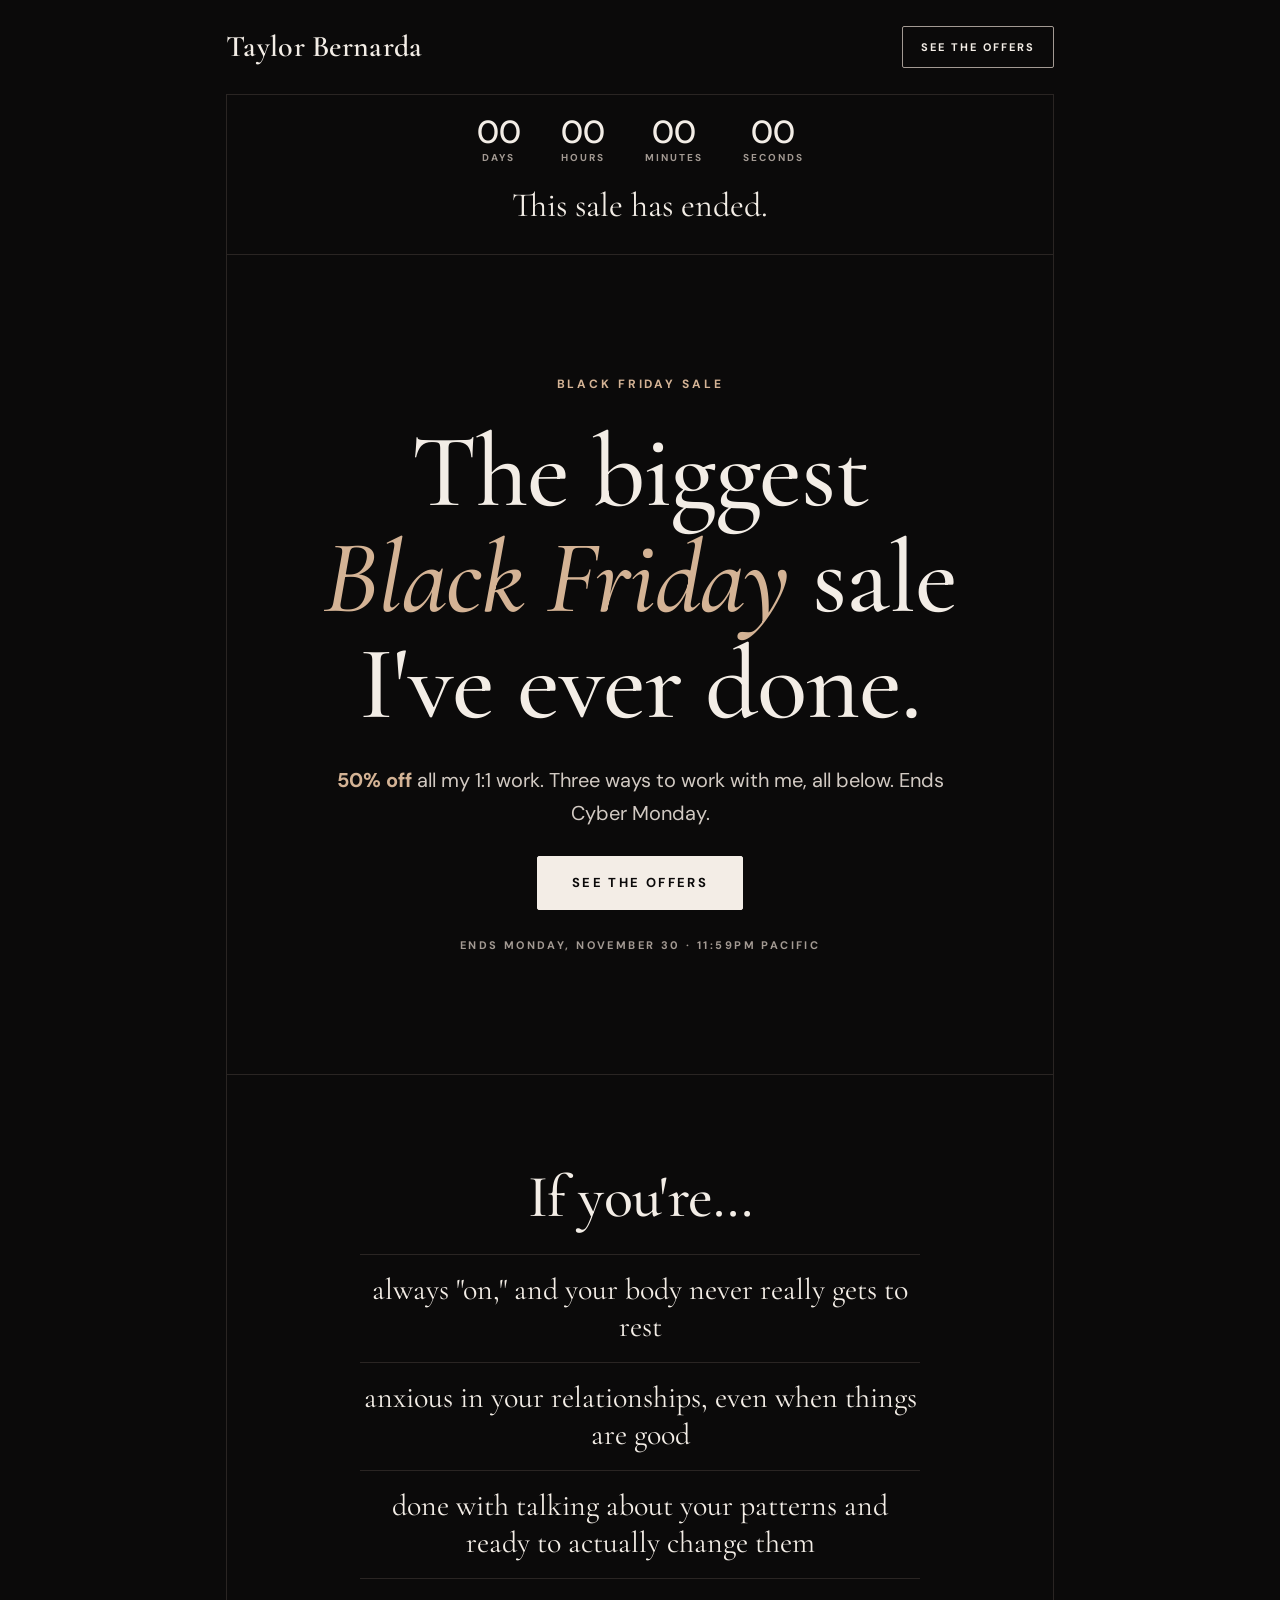
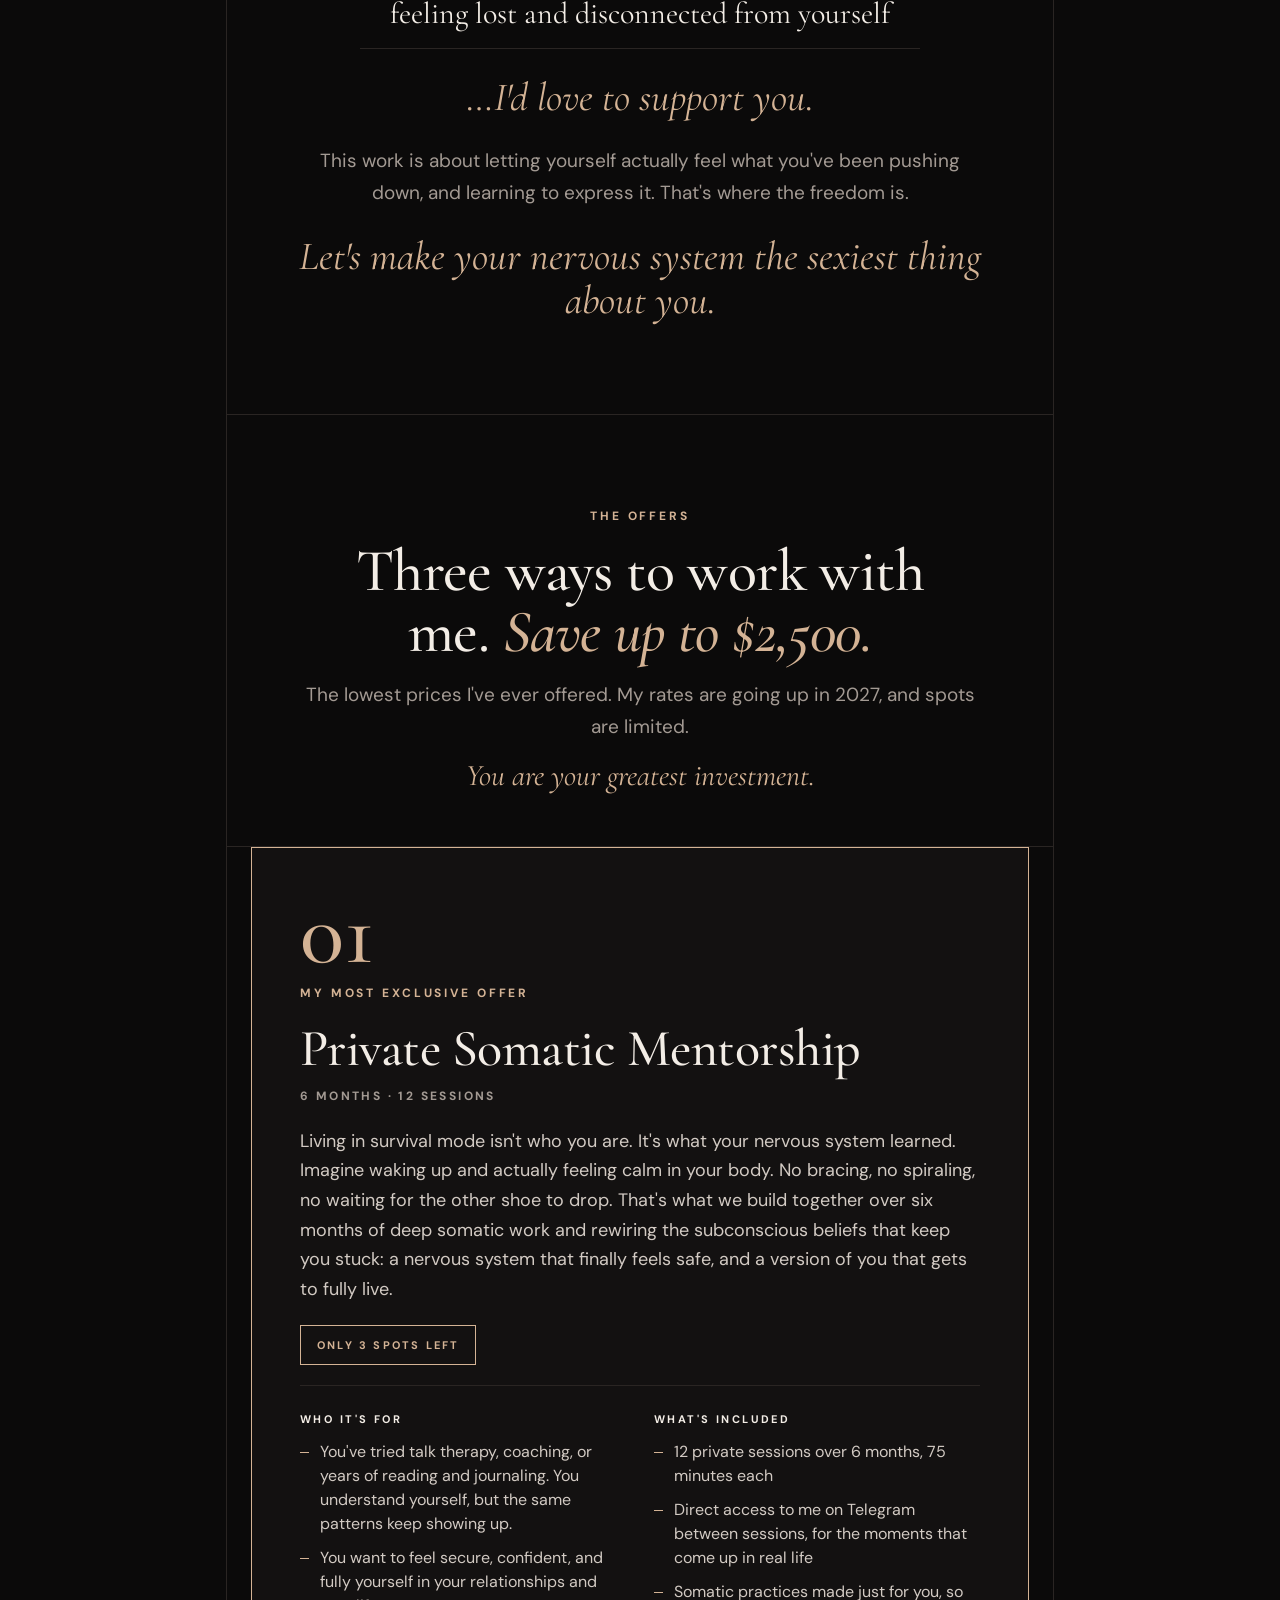
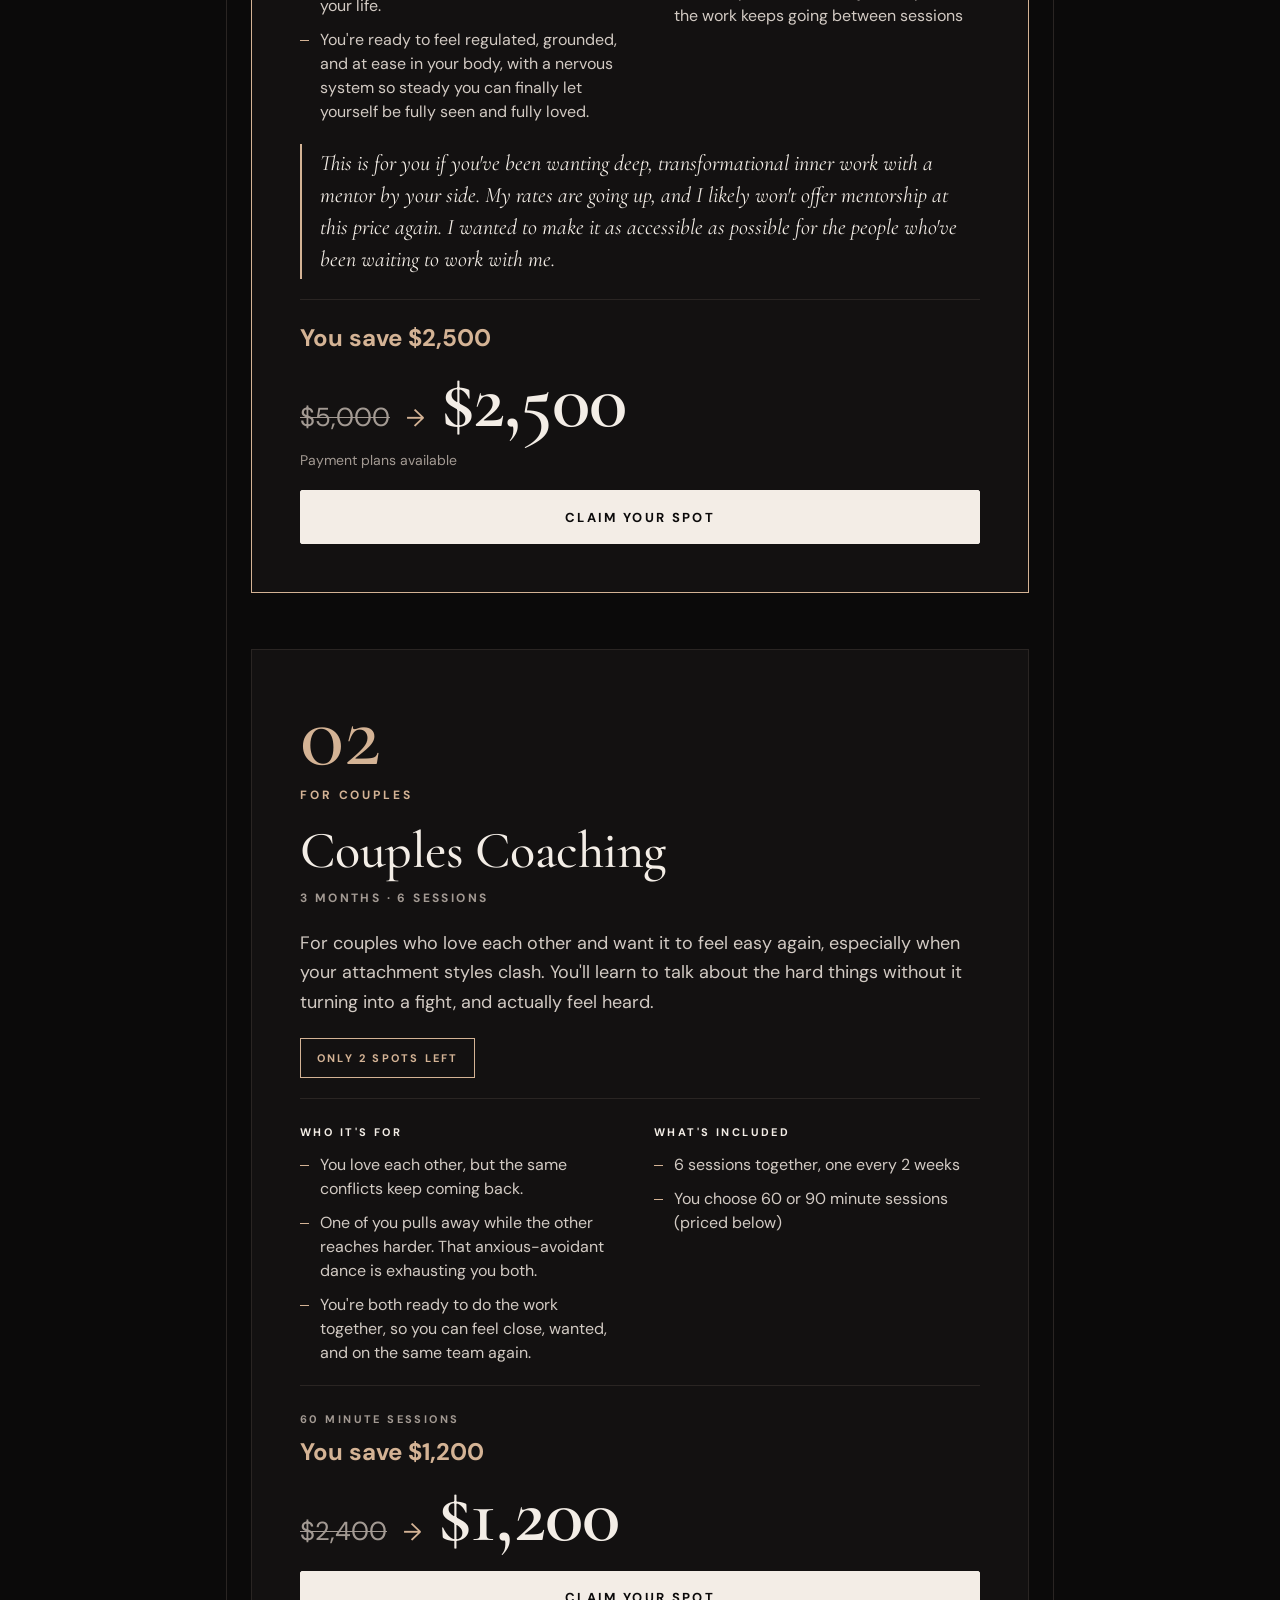
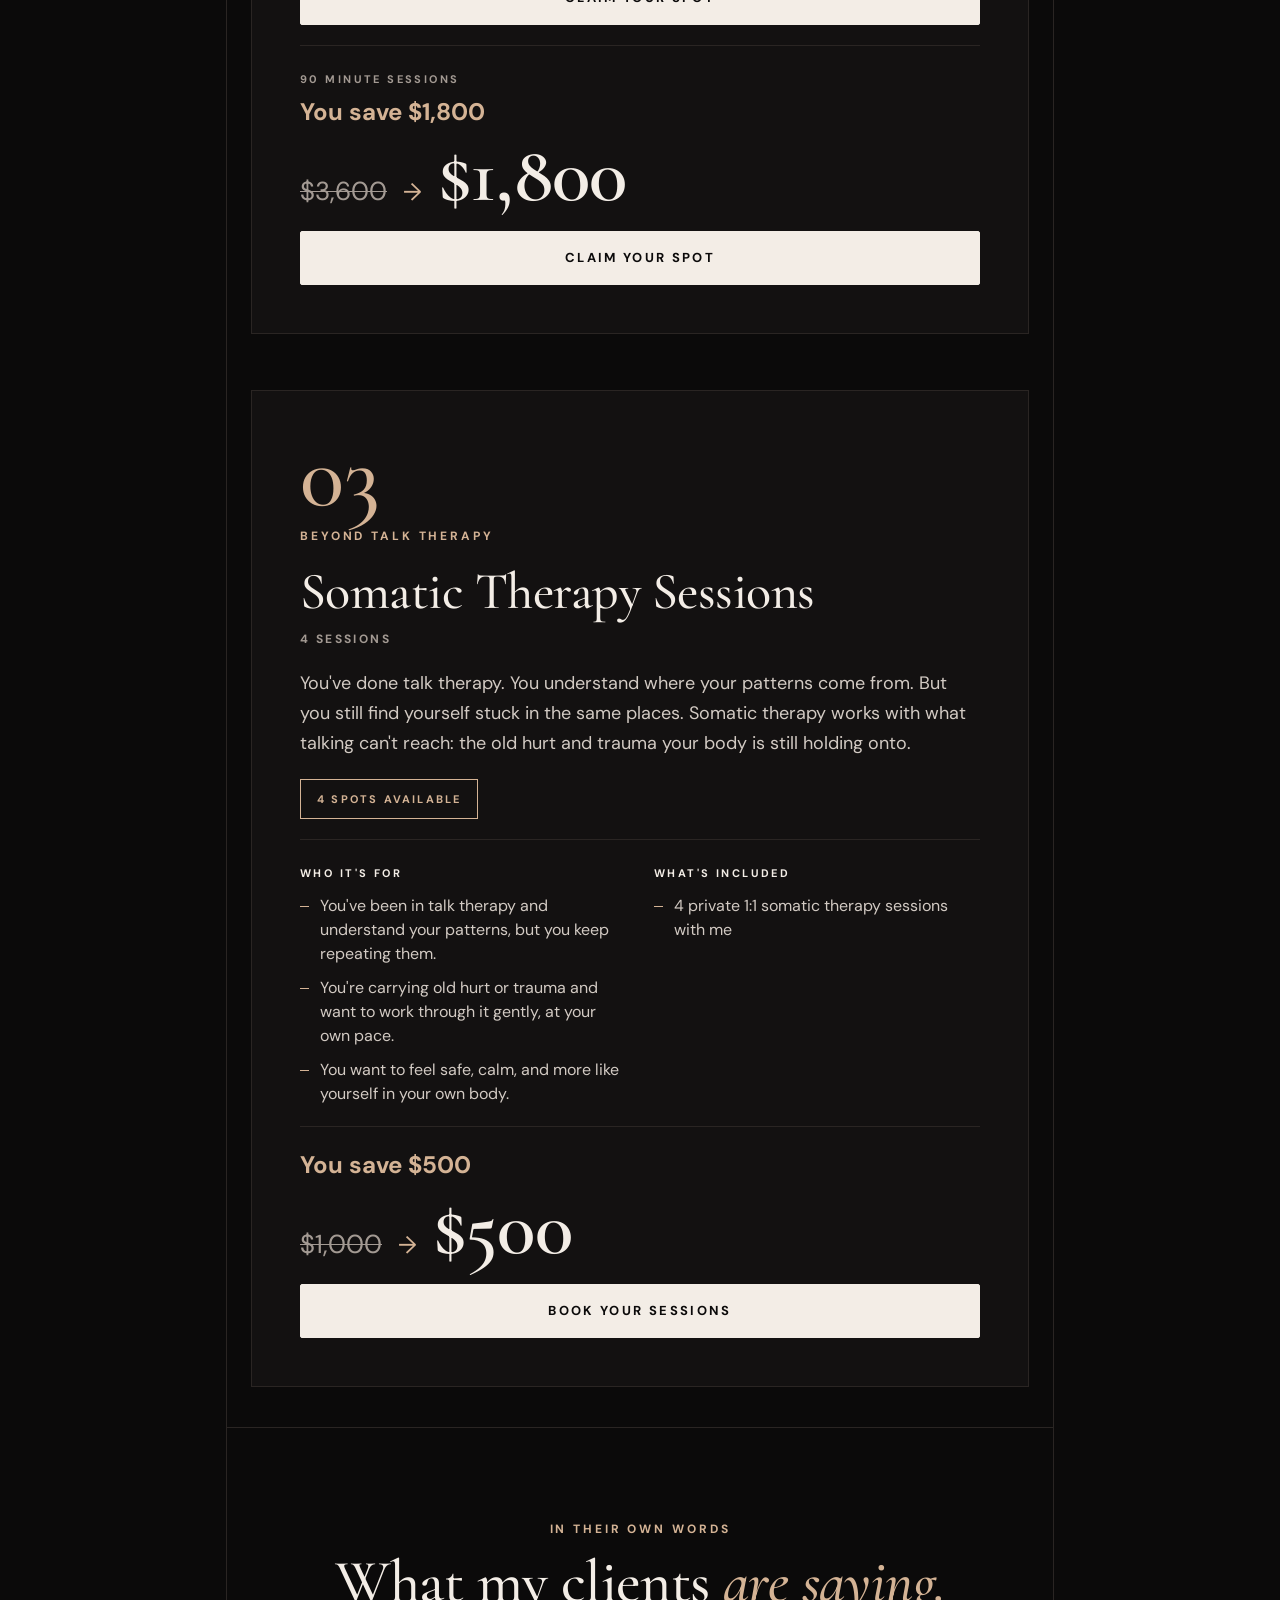
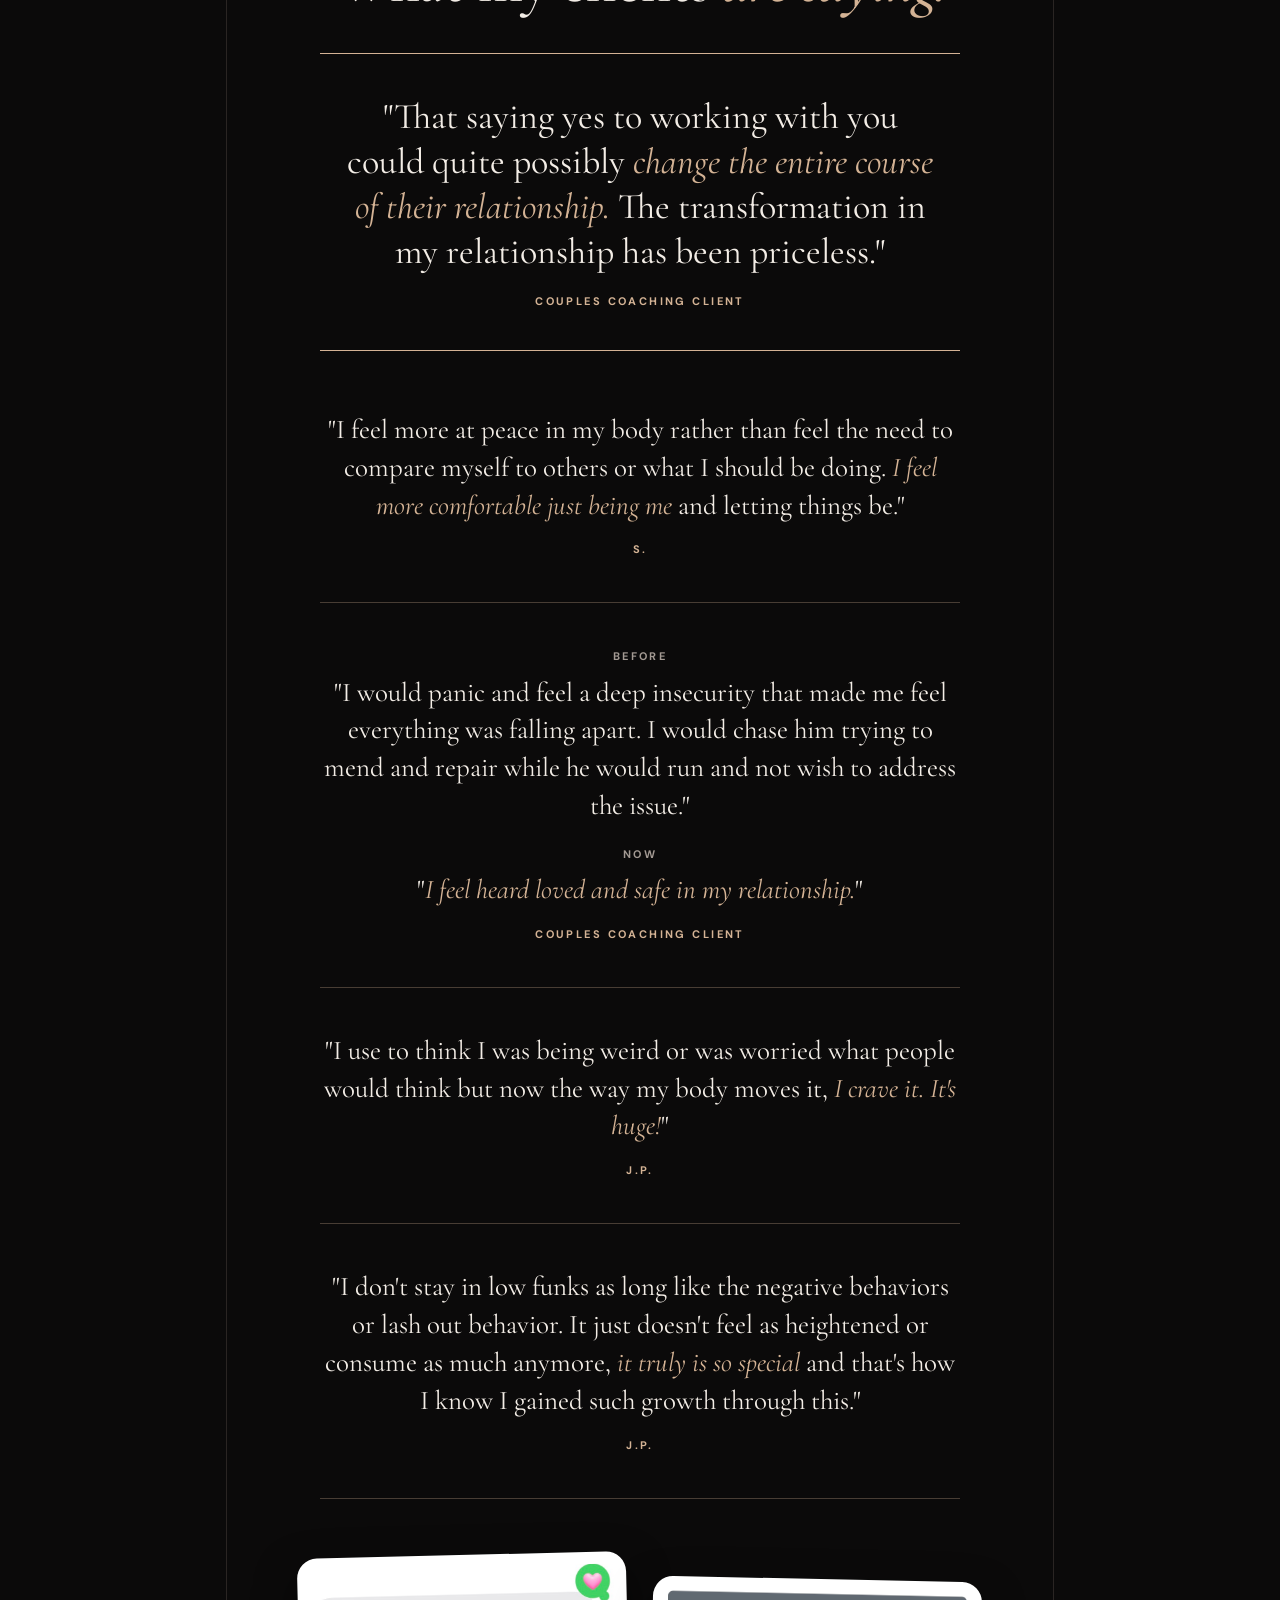
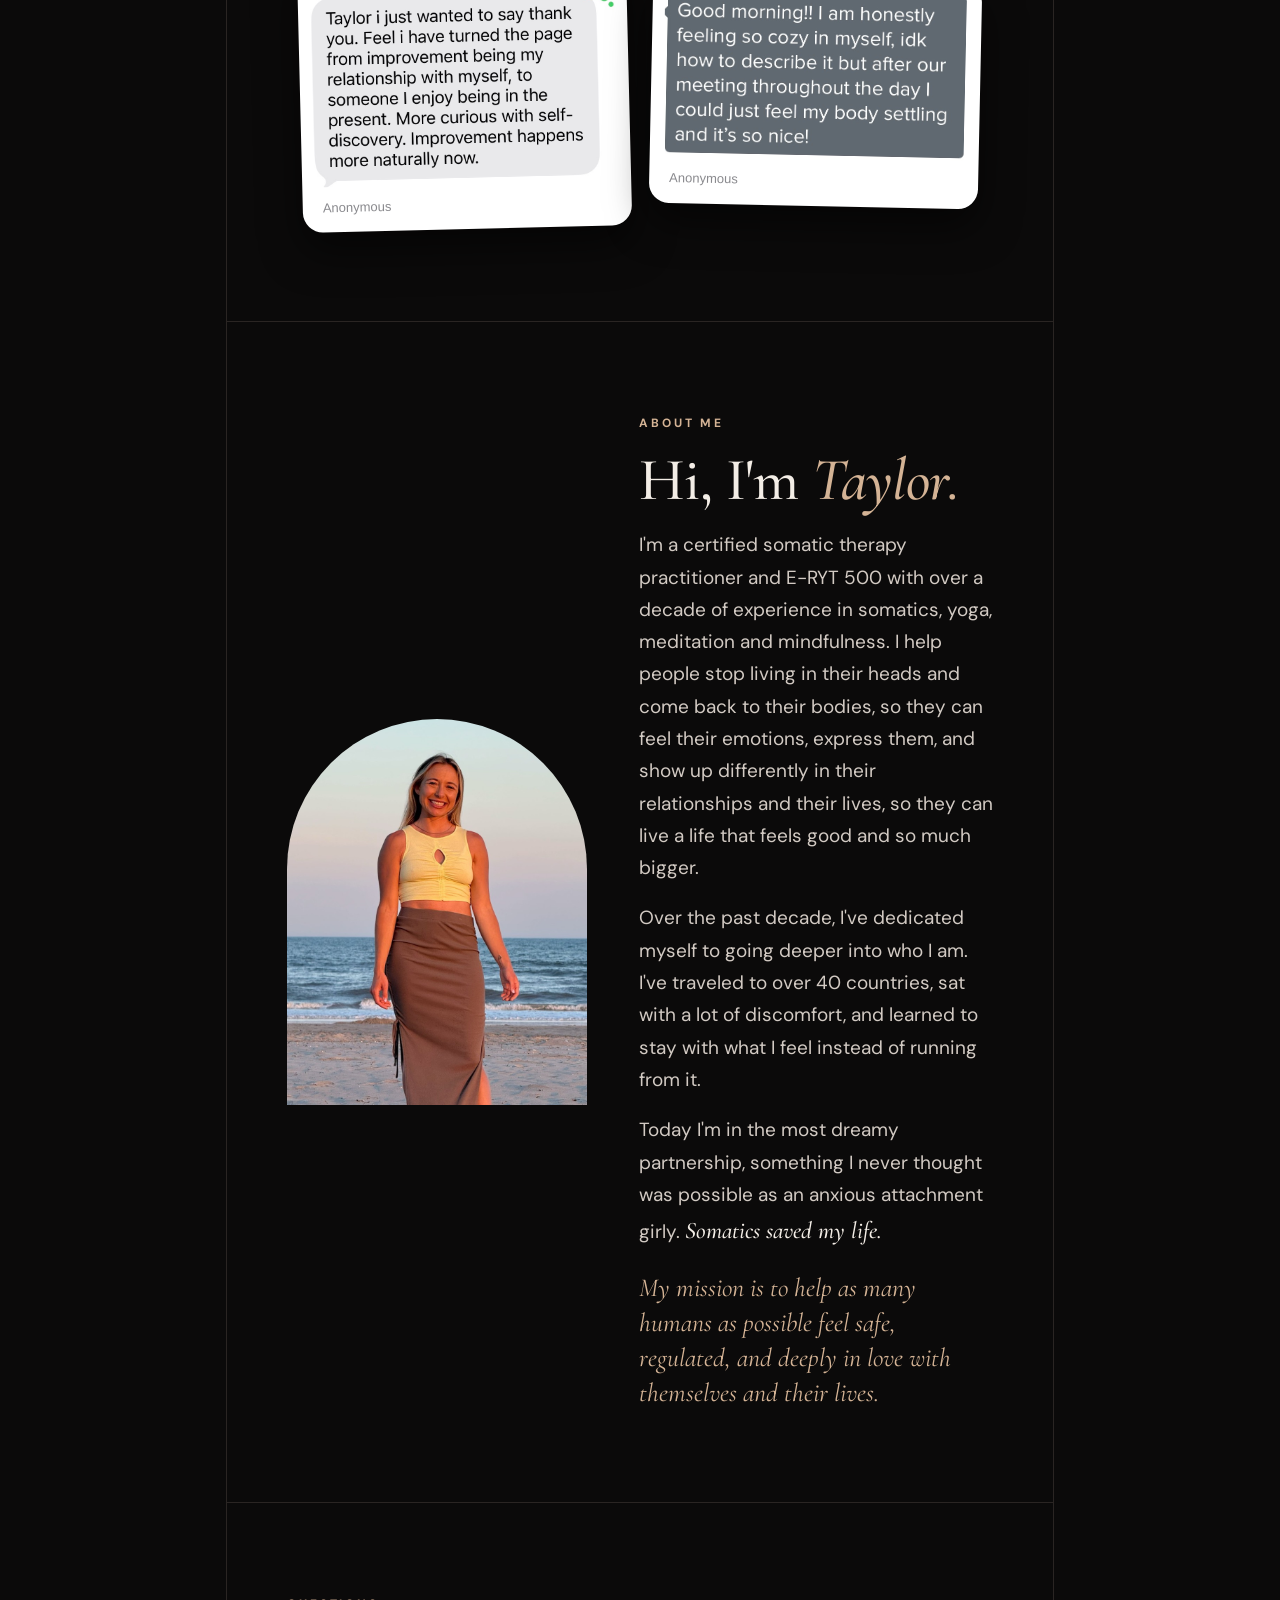
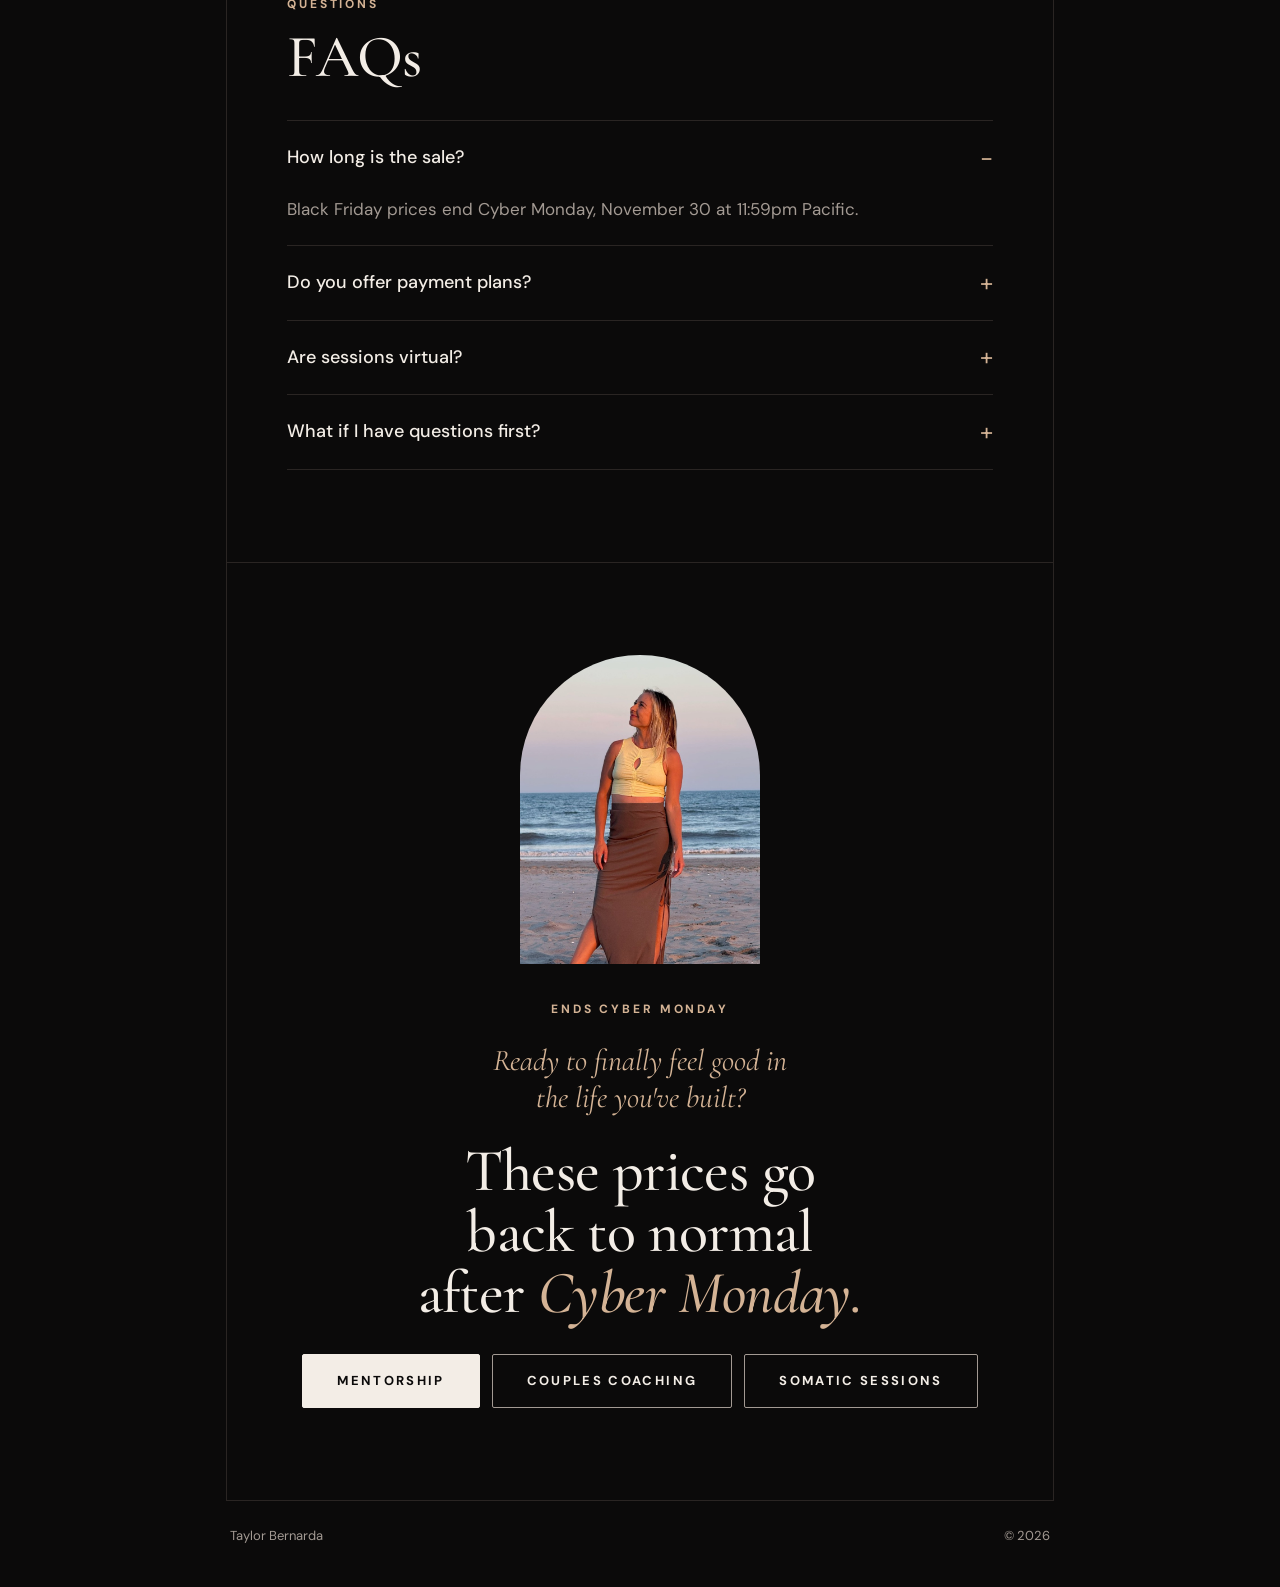
==== commit 7bae8344: "Black Friday page: pull-quote testimonials, big offer numerals, drop bottom testimonial section Co-A" ====
--- a/black-friday/index.html
+++ b/black-friday/index.html
@@ -95,9 +95,10 @@
 
 /* OFFERS */
 .offers-head{gap:16px;padding-bottom:clamp(36px,5vw,52px)}
-.offers{border:1px solid var(--line);border-top:0;padding:0 clamp(12px,3vw,24px) clamp(12px,3vw,24px);display:flex;flex-direction:column;gap:clamp(12px,3vw,24px)}
+.offers{border:1px solid var(--line);border-top:0;padding:0 clamp(12px,3vw,24px) clamp(20px,4vw,40px);display:flex;flex-direction:column;gap:clamp(32px,6vw,56px)}
 .offer{background:var(--panel);border:1px solid var(--line);padding:clamp(28px,5vw,48px);display:flex;flex-direction:column;gap:20px;scroll-margin-top:20px}
 .offer.featured{border-color:var(--accent)}
+.offer .num{font-family:var(--serif);font-size:clamp(64px,9vw,92px);line-height:.8;color:var(--accent);font-weight:500;margin-bottom:-6px}
 .offer h3{font-size:clamp(38px,5.4vw,52px)}
 .term{font-size:12px;font-weight:700;letter-spacing:.2em;text-transform:uppercase;color:var(--muted);margin-top:-8px}
 .desc{color:var(--soft);font-size:clamp(17px,1.8vw,18px);max-width:60ch}
@@ -143,10 +144,18 @@
 .tilt-l{transform:rotate(-1.4deg)}
 .tilt-r{transform:rotate(1.2deg)}
 
-.shots{display:flex;gap:18px;align-items:stretch}
-.col > .shot:last-child{flex-grow:1}
-.col{flex:1;min-width:0;display:flex;flex-direction:column;gap:18px}
-@media (max-width:640px){.shots{flex-direction:column}.col{display:contents}.shots .shot{width:100%}}
+
+.pulls{max-width:640px;margin:0 auto}
+.pull{margin:0;padding:clamp(30px,4.5vw,44px) 0;border-bottom:1px solid rgba(212,179,149,.3);text-align:center}
+.pull:first-child{padding-top:0}
+.pull blockquote{margin:0;font-family:var(--serif);font-size:clamp(22px,2.7vw,27px);line-height:1.4;color:var(--ink)}
+.pull blockquote em{color:var(--accent)}
+.pull .tag{font-size:11px;font-weight:700;letter-spacing:.22em;text-transform:uppercase;color:var(--muted);margin:0 0 8px}
+.pull blockquote + .tag{margin-top:20px}
+.pull figcaption{margin-top:16px;font-size:11px;font-weight:700;letter-spacing:.22em;text-transform:uppercase;color:var(--accent)}
+.real{display:grid;grid-template-columns:minmax(0,1fr) minmax(0,1fr);gap:22px;align-items:center;max-width:680px;margin:clamp(40px,6vw,56px) auto 0}
+.real .shot-img{box-shadow:0 18px 40px rgba(0,0,0,.55)}
+@media (max-width:640px){.real{grid-template-columns:minmax(0,1fr);gap:26px}}
 
 /* FAQ */
 .faq h2{margin:14px 0 32px}
@@ -242,7 +251,8 @@
   <div class="offers">
 
     <article class="offer featured" id="mentorship">
-      <p class="eyebrow">01 / My most exclusive offer</p>
+      <span class="num" aria-hidden="true">01</span>
+      <p class="eyebrow">My most exclusive offer</p>
       <h3>Private Somatic Mentorship</h3>
       <p class="term">6 months · 12 sessions</p>
       <p class="desc">Living in survival mode isn't who you are. It's what your nervous system learned. Imagine waking up and actually feeling calm in your body. No bracing, no spiraling, no waiting for the other shoe to drop. That's what we build together over six months of deep somatic work and rewiring the subconscious beliefs that keep you stuck: a nervous system that finally feels safe, and a version of you that gets to fully live.</p>
@@ -275,7 +285,8 @@
     </article>
 
     <article class="offer" id="couples">
-      <p class="eyebrow">02 / For couples</p>
+      <span class="num" aria-hidden="true">02</span>
+      <p class="eyebrow">For couples</p>
       <h3>Couples Coaching</h3>
       <p class="term">3 months · 6 sessions</p>
       <p class="desc">For couples who love each other and want it to feel easy again, especially when your attachment styles clash. You'll learn to talk about the hard things without it turning into a fight, and actually feel heard.</p>
@@ -312,7 +323,8 @@
     </article>
 
     <article class="offer" id="sessions">
-      <p class="eyebrow">03 / Beyond talk therapy</p>
+      <span class="num" aria-hidden="true">03</span>
+      <p class="eyebrow">Beyond talk therapy</p>
       <h3>Somatic Therapy Sessions</h3>
       <p class="term">4 sessions</p>
       <p class="desc">You've done talk therapy. You understand where your patterns come from. But you still find yourself stuck in the same places. Somatic therapy works with what talking can't reach: the old hurt and trauma your body is still holding onto.</p>
@@ -351,50 +363,36 @@
       <blockquote>"That saying yes to working with you could quite possibly <em>change the entire course of their relationship.</em> The transformation in my relationship has been priceless."</blockquote>
       <figcaption>Couples coaching client</figcaption>
     </figure>
-    <div class="shots">
-      <div class="col">
-        <figure style="order:1" class="shot">
-          <p class="q">"I feel more at peace in my body rather than feel the need to compare myself to others or what I should be doing. I feel more comfortable just being me and letting things be."</p>
-          <figcaption>S.</figcaption>
+    <div class="pulls">
+      <figure class="pull">
+        <blockquote>"I feel more at peace in my body rather than feel the need to compare myself to others or what I should be doing. <em>I feel more comfortable just being me</em> and letting things be."</blockquote>
+        <figcaption>S.</figcaption>
+      </figure>
+      <figure class="pull">
+        <p class="tag">Before</p>
+        <blockquote>"I would panic and feel a deep insecurity that made me feel everything was falling apart. I would chase him trying to mend and repair while he would run and not wish to address the issue."</blockquote>
+        <p class="tag">Now</p>
+        <blockquote>"<em>I feel heard loved and safe in my relationship.</em>"</blockquote>
+        <figcaption>Couples coaching client</figcaption>
+      </figure>
+      <figure class="pull">
+        <blockquote>"I use to think I was being weird or was worried what people would think but now the way my body moves it, <em>I crave it. It's huge!</em>"</blockquote>
+        <figcaption>J.P.</figcaption>
+      </figure>
+      <figure class="pull">
+        <blockquote>"I don't stay in low funks as long like the negative behaviors or lash out behavior. It just doesn't feel as heightened or consume as much anymore, <em>it truly is so special</em> and that's how I know I gained such growth through this."</blockquote>
+        <figcaption>J.P.</figcaption>
+      </figure>
+    </div>
+    <div class="real">
+      <figure class="shot shot-img tilt-l">
+          <img src="/black-friday/t-page.jpg" width="900" height="640" loading="lazy" alt="Text from a client: Taylor i just wanted to say thank you. Feel i have turned the page from improvement being my relationship with myself, to someone I enjoy being in the present. More curious with self-discovery. Improvement happens more naturally now.">
+          <figcaption>Anonymous</figcaption>
         </figure>
-        <figure style="order:4" class="shot">
-          <p class="q">"How to move anger out of my body, or taking the time for a quick 'shake off' of body. I use to think I was being weird or was worried what people would think but now the way my body moves it, I crave it. It's huge!"</p>
-          <figcaption>J.P.</figcaption>
-        </figure>
-        <figure style="order:5" class="shot">
-          <p class="q">"We have been able to talk through times of tension in a calm manner. It's quite incredible how far we've come in such a short period."</p>
-          <figcaption>Couples coaching client</figcaption>
-        </figure>
-        <figure style="order:7" class="shot">
-          <p class="q">"I would tell them that this work will significantly change the way you move through life."</p>
-          <figcaption>J.P.</figcaption>
-        </figure>
-        <figure style="order:9" class="shot shot-img tilt-r">
+      <figure class="shot shot-img tilt-r">
           <img src="/black-friday/testimonial-settling.png" width="775" height="430" loading="lazy" alt="Text from a client: Good morning!! I am honestly feeling so cozy in myself, idk how to describe it but after our meeting throughout the day I could just feel my body settling and it's so nice!">
           <figcaption>Anonymous</figcaption>
         </figure>
-      </div>
-      <div class="col">
-        <figure style="order:2" class="shot shot-img tilt-l">
-          <img src="/black-friday/t-page.jpg" width="900" height="640" loading="lazy" alt="Text from a client: Taylor i just wanted to say thank you. Feel i have turned the page from improvement being my relationship with myself, to someone I enjoy being in the present. More curious with self-discovery. Improvement happens more naturally now.">
-          <figcaption>Anonymous</figcaption>
-        </figure>
-        <figure style="order:3" class="shot">
-          <p class="tag">Before</p>
-          <p class="q">"I would panic and feel a deep insecurity that made me feel everything was falling apart. I would chase him trying to mend and repair while he would run and not wish to address the issue."</p>
-          <p class="tag">Now</p>
-          <p class="q">"I feel heard loved and safe in my relationship."</p>
-          <figcaption>Couples coaching client</figcaption>
-        </figure>
-        <figure style="order:6" class="shot">
-          <p class="q">"My relationship with my partner has been a lot better. Me being able to not spiral has helped a lot when it comes to us getting (or almost) getting into a fight. It stops it from blowing up."</p>
-          <figcaption>S.</figcaption>
-        </figure>
-        <figure style="order:8" class="shot">
-          <p class="q">"I don't stay in low funks as long like the negative behaviors or lash out behavior. It just doesn't feel as heightened or consume as much anymore, it truly is so special and that's how I know I gained such growth through this."</p>
-          <figcaption>J.P.</figcaption>
-        </figure>
-      </div>
     </div>
   </section>
 
@@ -432,43 +430,6 @@
       <a class="btn" href="#mentorship" data-scroll>Mentorship</a>
       <a class="btn ghost" href="#couples" data-scroll>Couples Coaching</a>
       <a class="btn ghost" href="#sessions" data-scroll>Somatic Sessions</a>
-    </div>
-  </section>
-
-  <section class="panel words more" id="more-words">
-    <div class="words-head">
-      <p class="eyebrow">Still deciding?</p>
-      <h2>More of what my clients <em>are saying.</em></h2>
-    </div>
-    <div class="shots">
-      <div class="col">
-        <figure style="order:1" class="shot">
-          <p class="q">"I've learned that my thoughts are not facts, and that the mind naturally wants to stay with what feels familiar and comfortable. I can see now how that pattern kept me stuck for so many years."</p>
-          <figcaption>Sam</figcaption>
-        </figure>
-        <figure style="order:2" class="shot">
-          <p class="q">"I used to suppress what I was feeling, focus on keeping everyone else comfortable, and avoid expressing myself in the moment. That often led to masking, resentment, burnout, or eventually reacting more strongly because I had held everything in for too long."</p>
-          <figcaption>Sam</figcaption>
-        </figure>
-        <figure style="order:6" class="shot">
-          <p class="q">"I was not confident in myself but I went through with it anyway, and even after the first session or meeting with you I had a big sense of relief or optimism and hope."</p>
-          <figcaption>S.</figcaption>
-        </figure>
-      </div>
-      <div class="col">
-        <figure style="order:3" class="shot">
-          <p class="q">"Now I'm learning that putting myself first isn't selfish. I can care about other people while still honoring my own needs, energy, and capacity."</p>
-          <figcaption>Sam</figcaption>
-        </figure>
-        <figure style="order:4" class="shot shot-img tilt-r">
-          <img src="/black-friday/t-dance.jpg" width="850" height="776" loading="lazy" alt="Text from a client: Thank youuuu. Broke a little cycle this morning. I woke up feeling like utter garbage. Just had weird dreams and slept bad cuz the wind. I was like ready to be in a bad mood the rest of the day and then I stopped myself and said NOPE. Listened to a song that makes me happy and had a little dance party to shake out the grumps. Now it's a better day">
-          <figcaption>Anonymous</figcaption>
-        </figure>
-        <figure style="order:5" class="shot">
-          <p class="q">"Being able to move those feelings out with somatics and identifying that part of me has been POWERFUL!"</p>
-          <figcaption>J.P.</figcaption>
-        </figure>
-      </div>
     </div>
   </section>
 
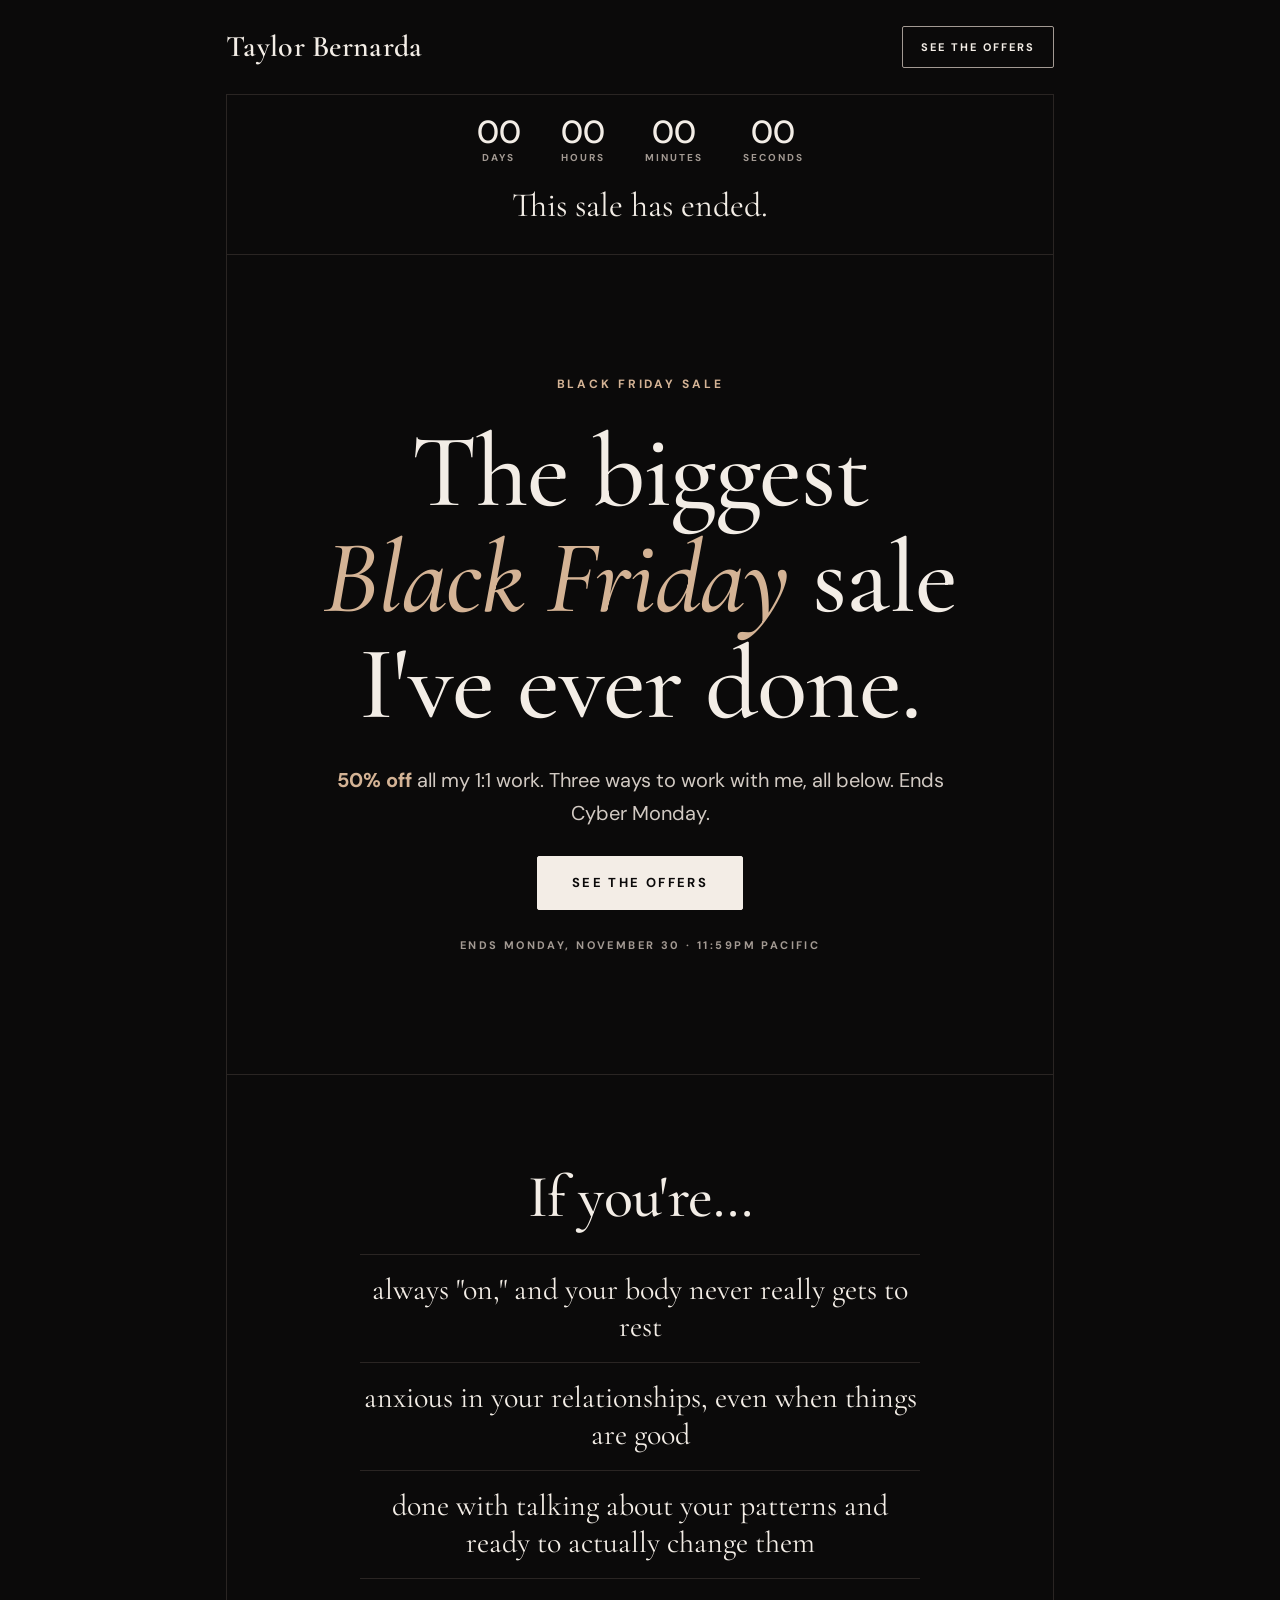
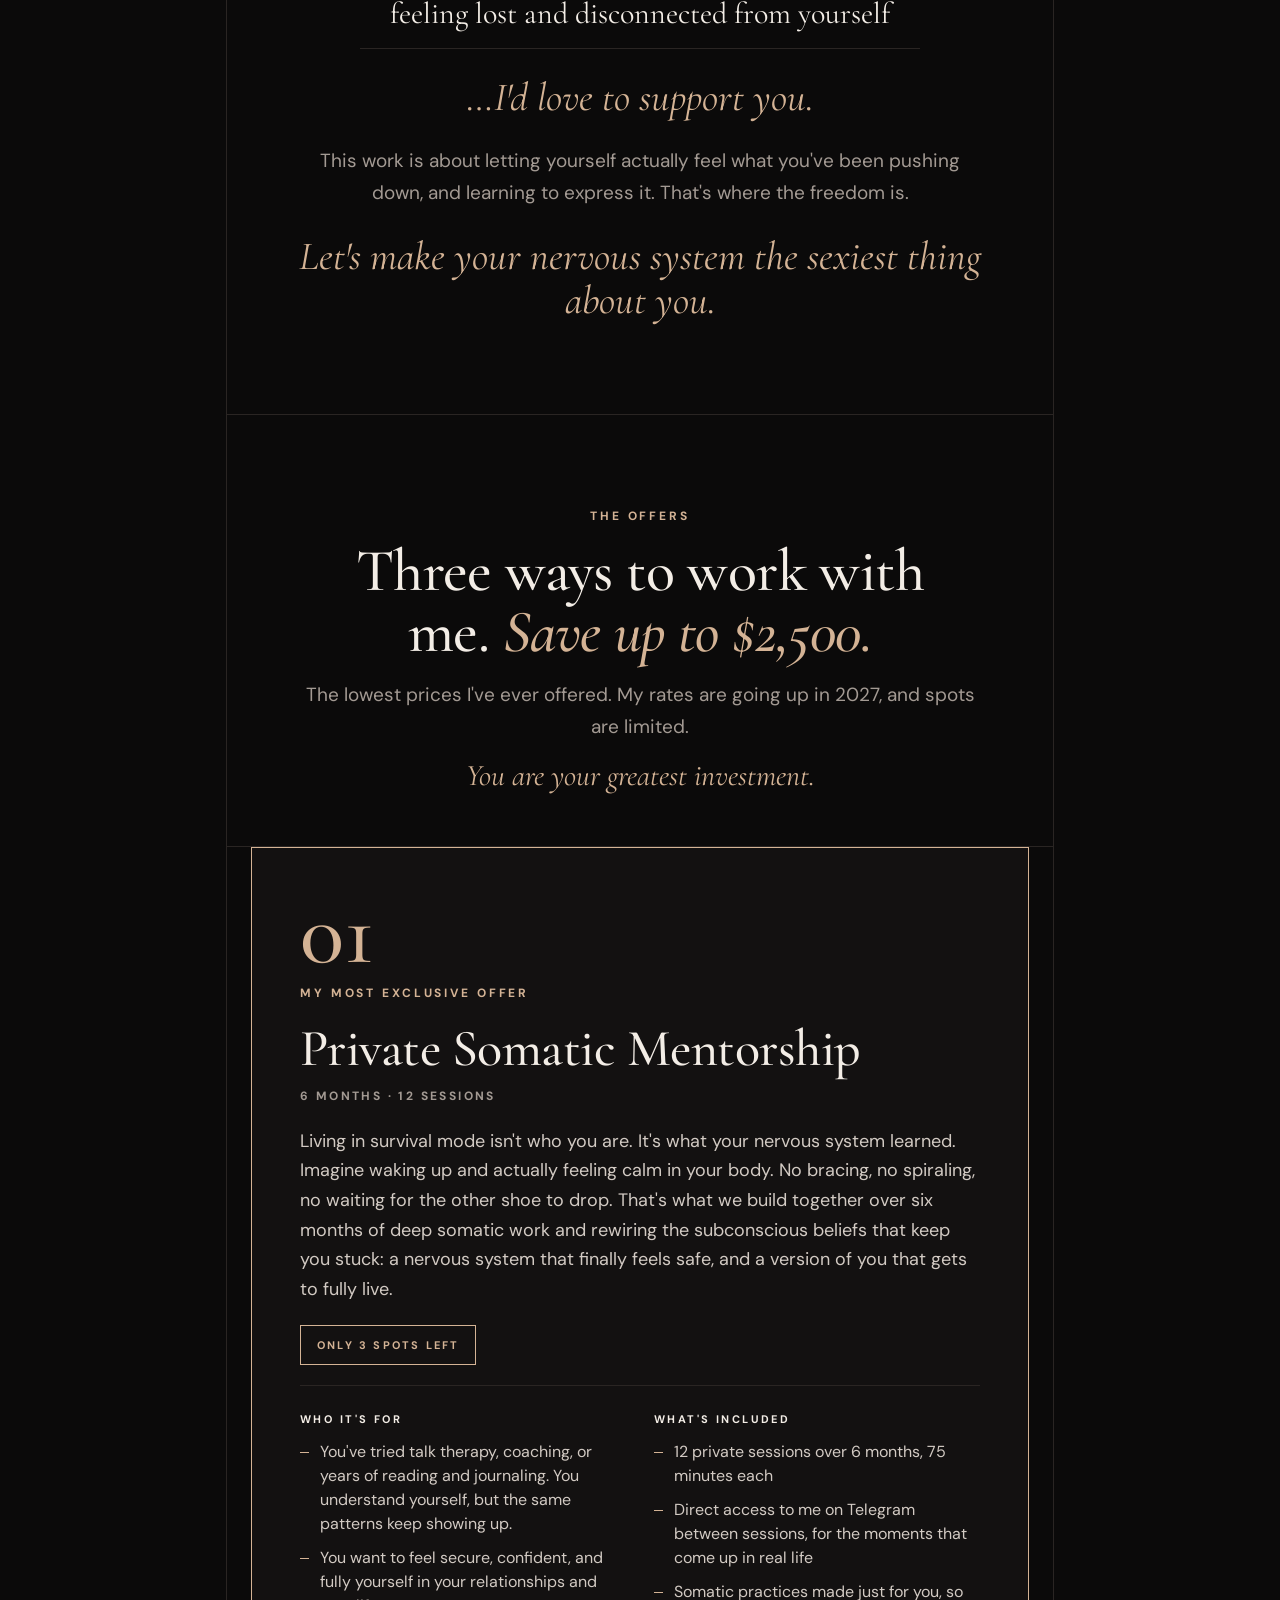
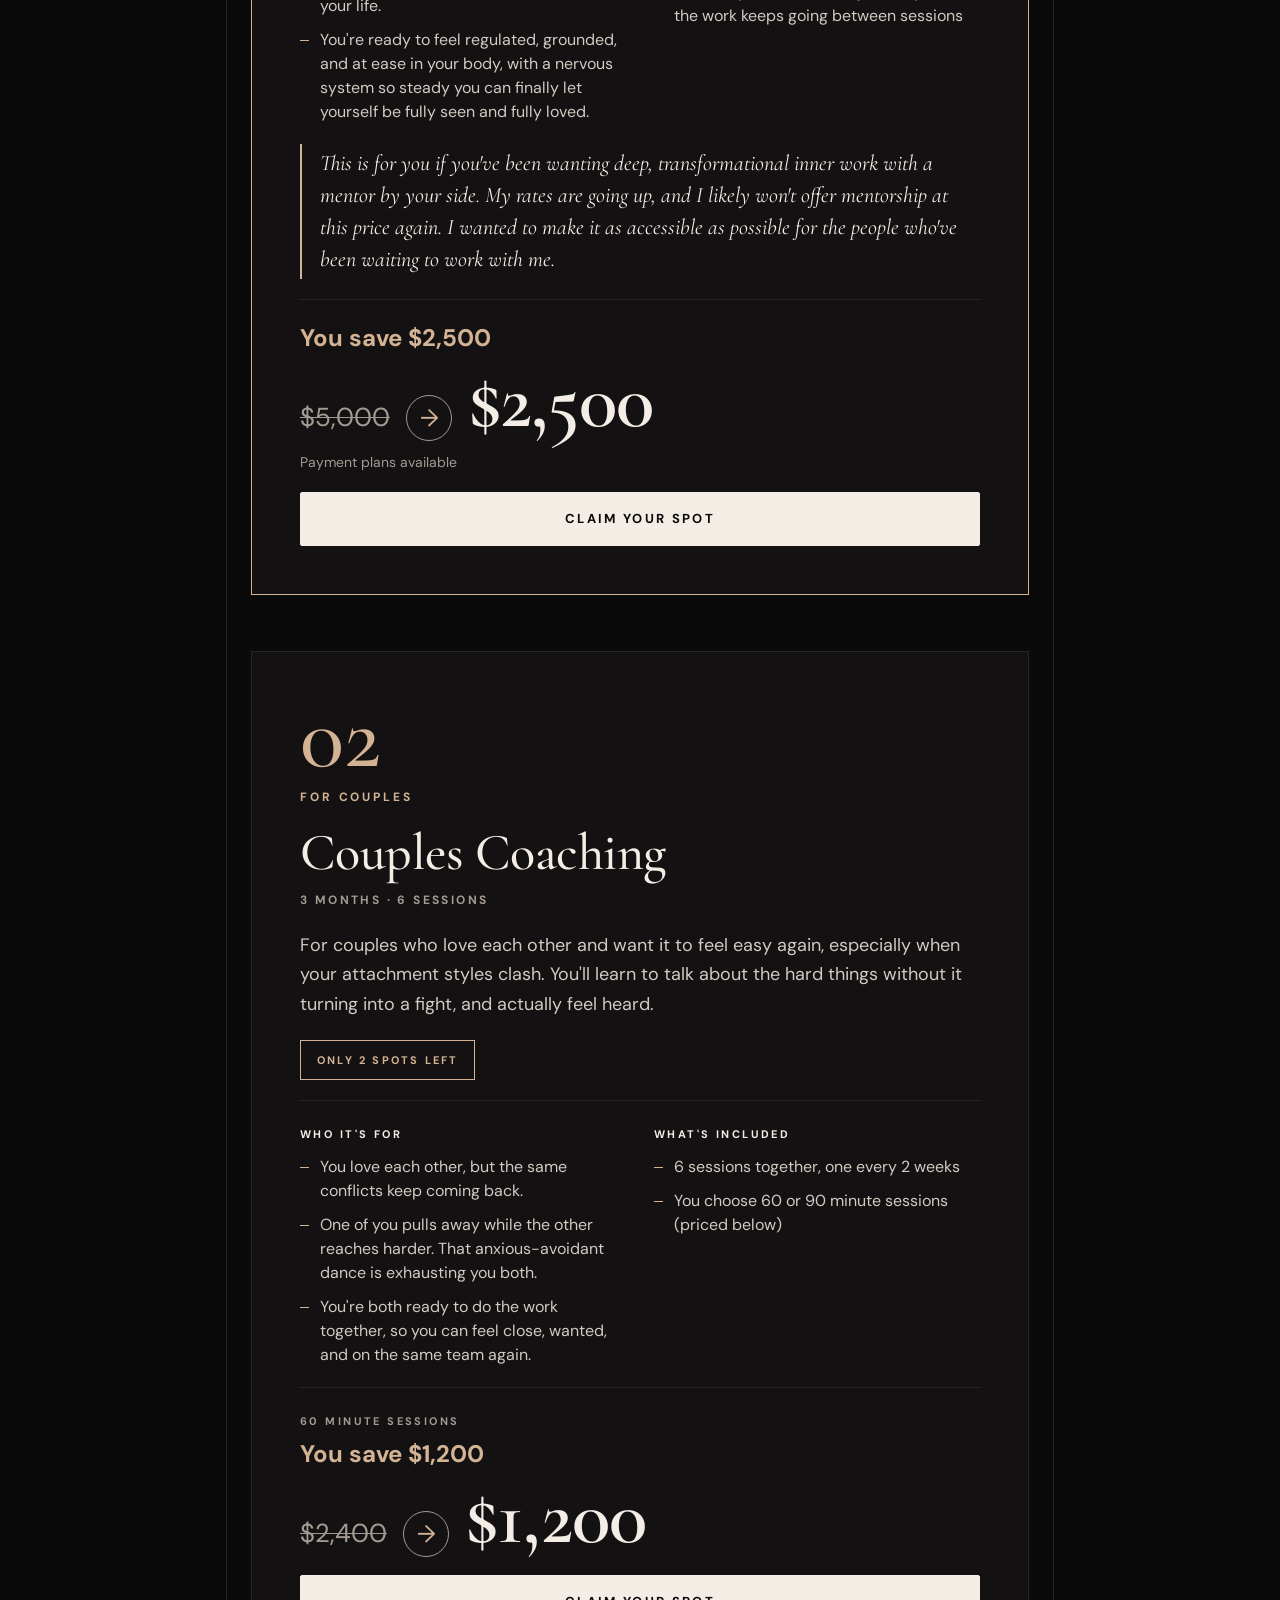
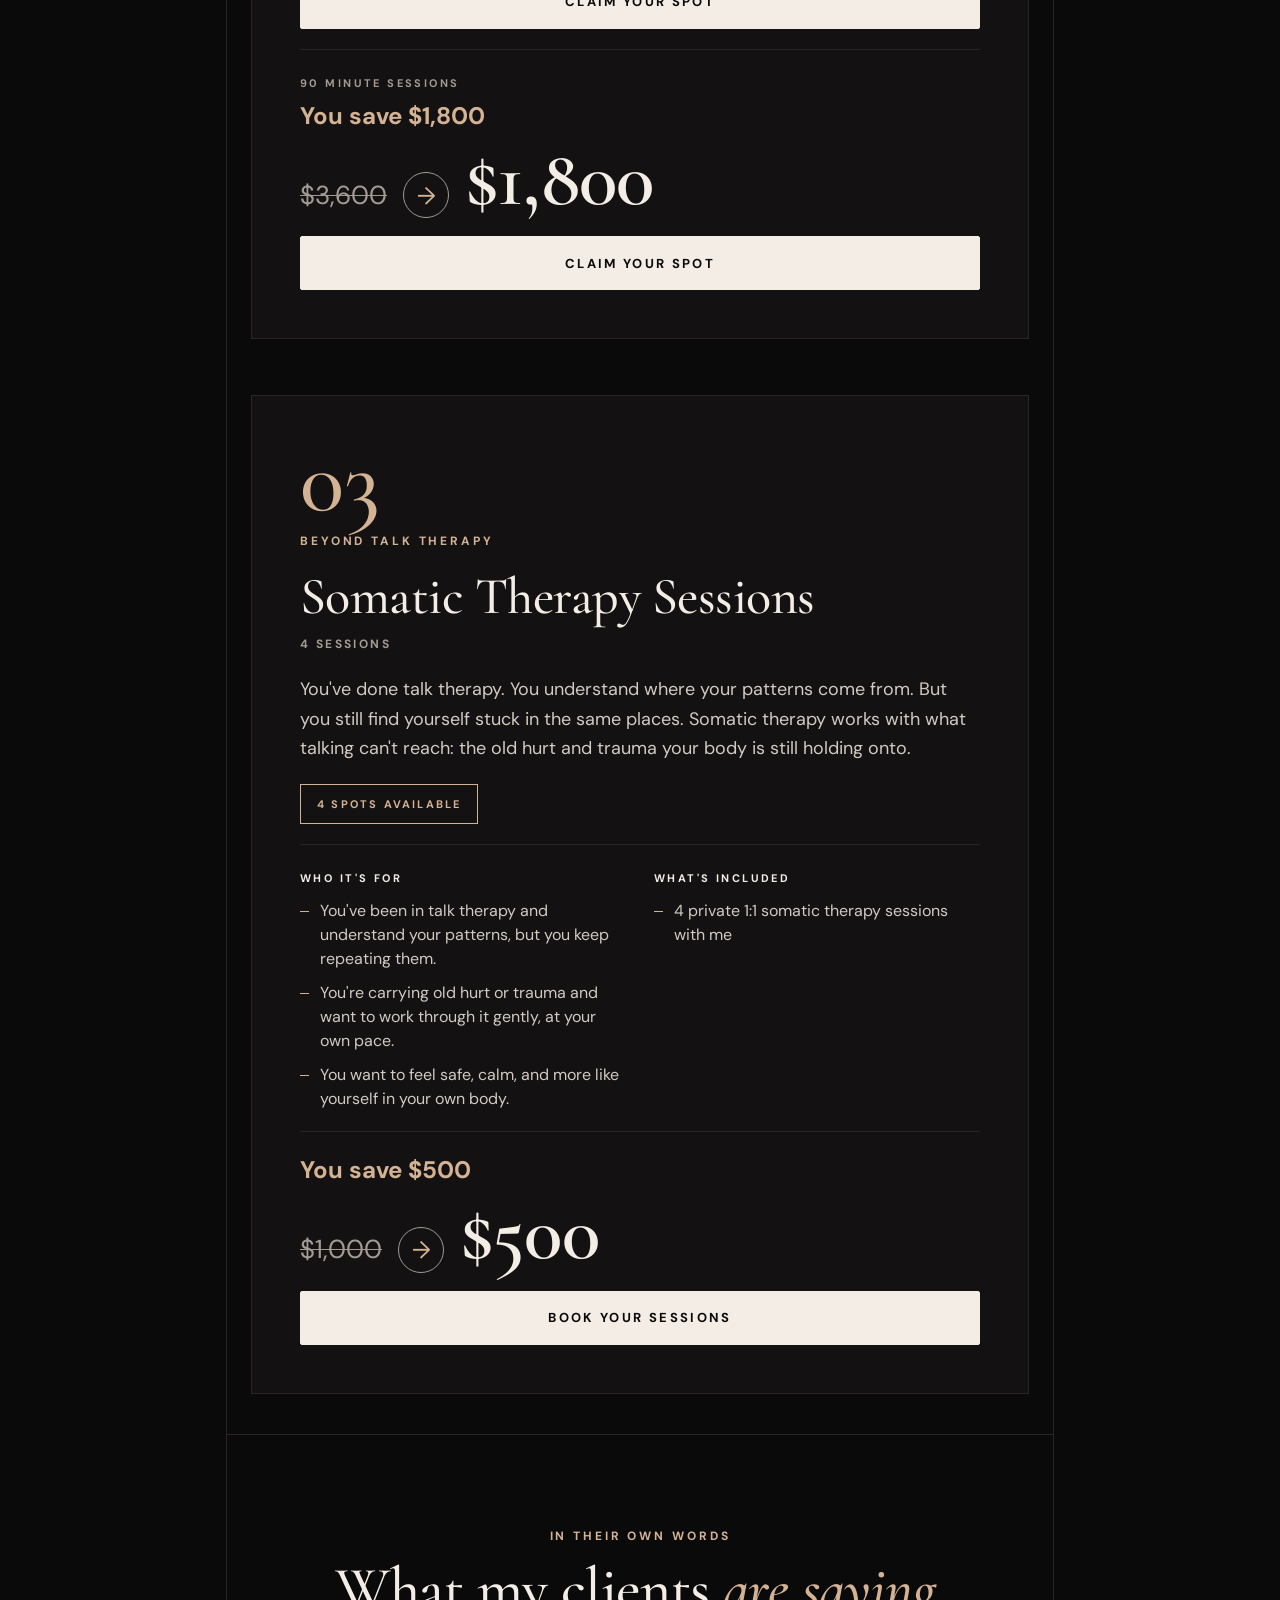
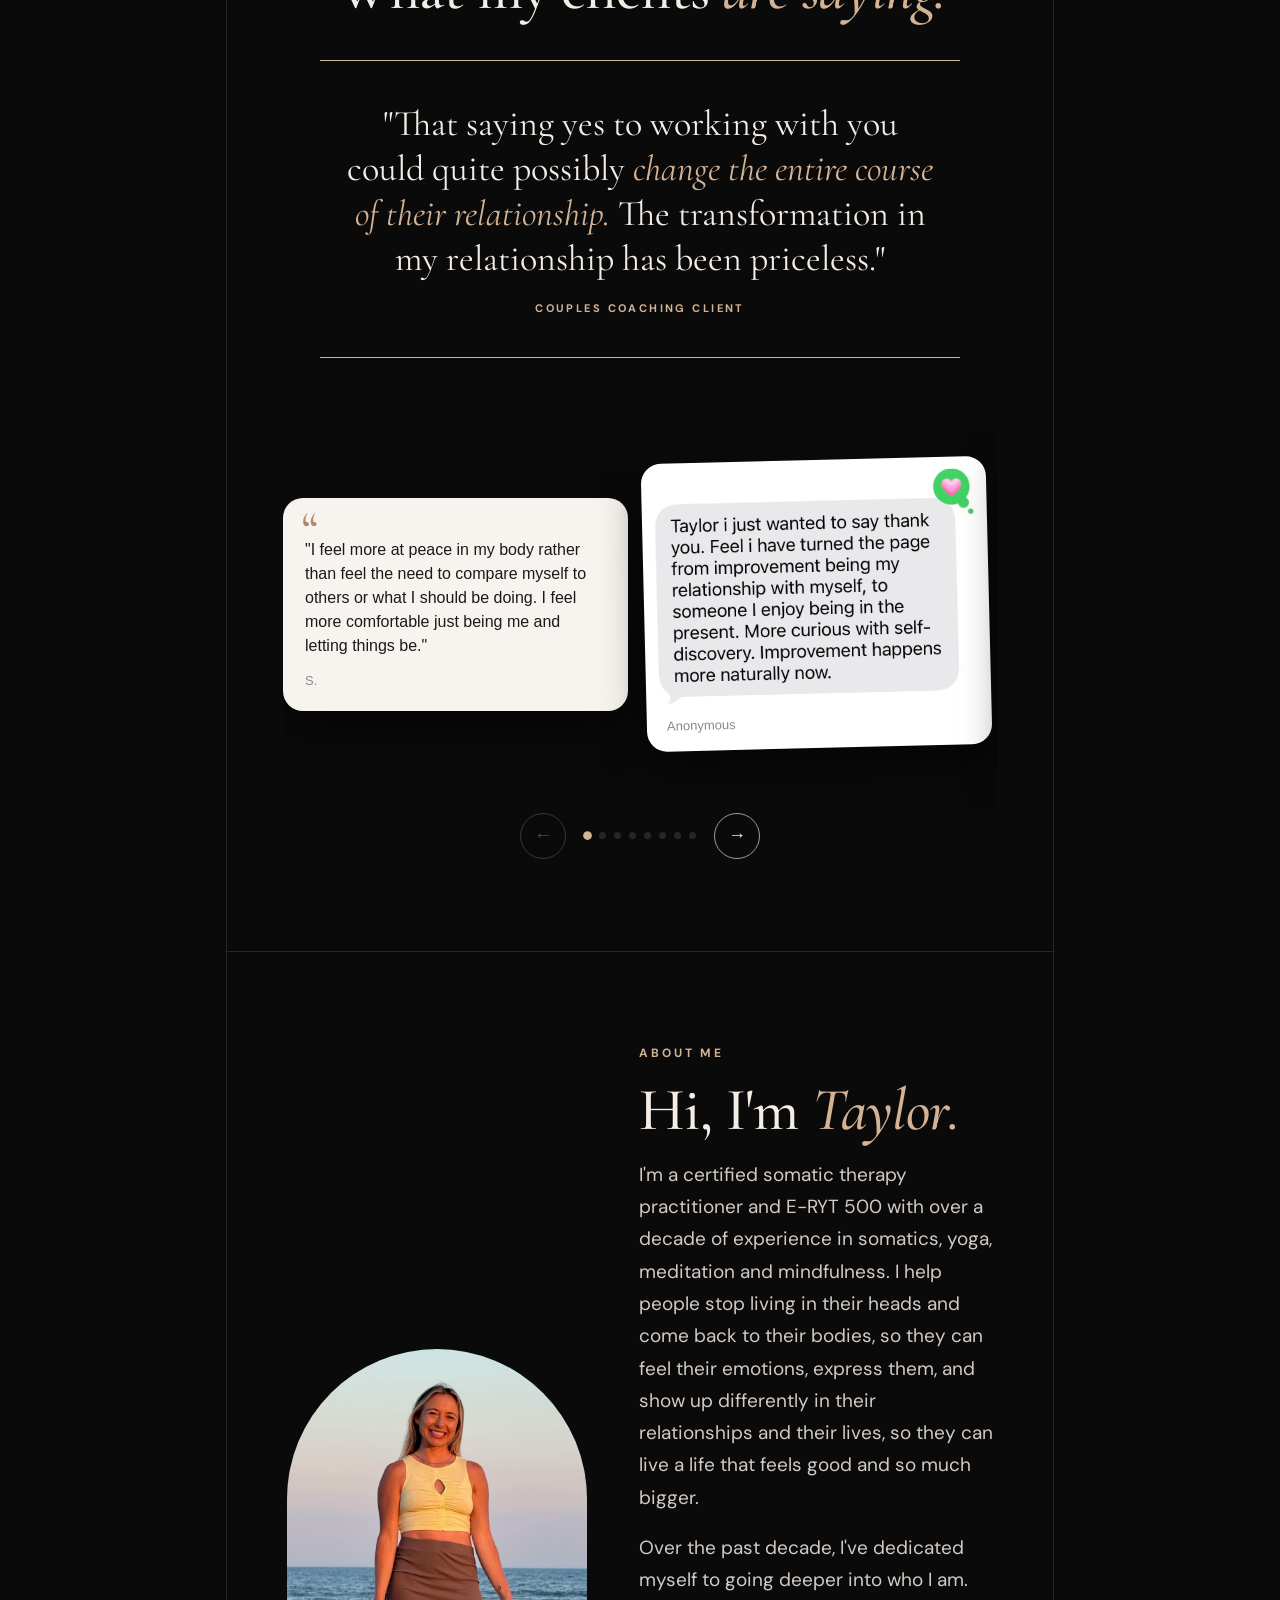
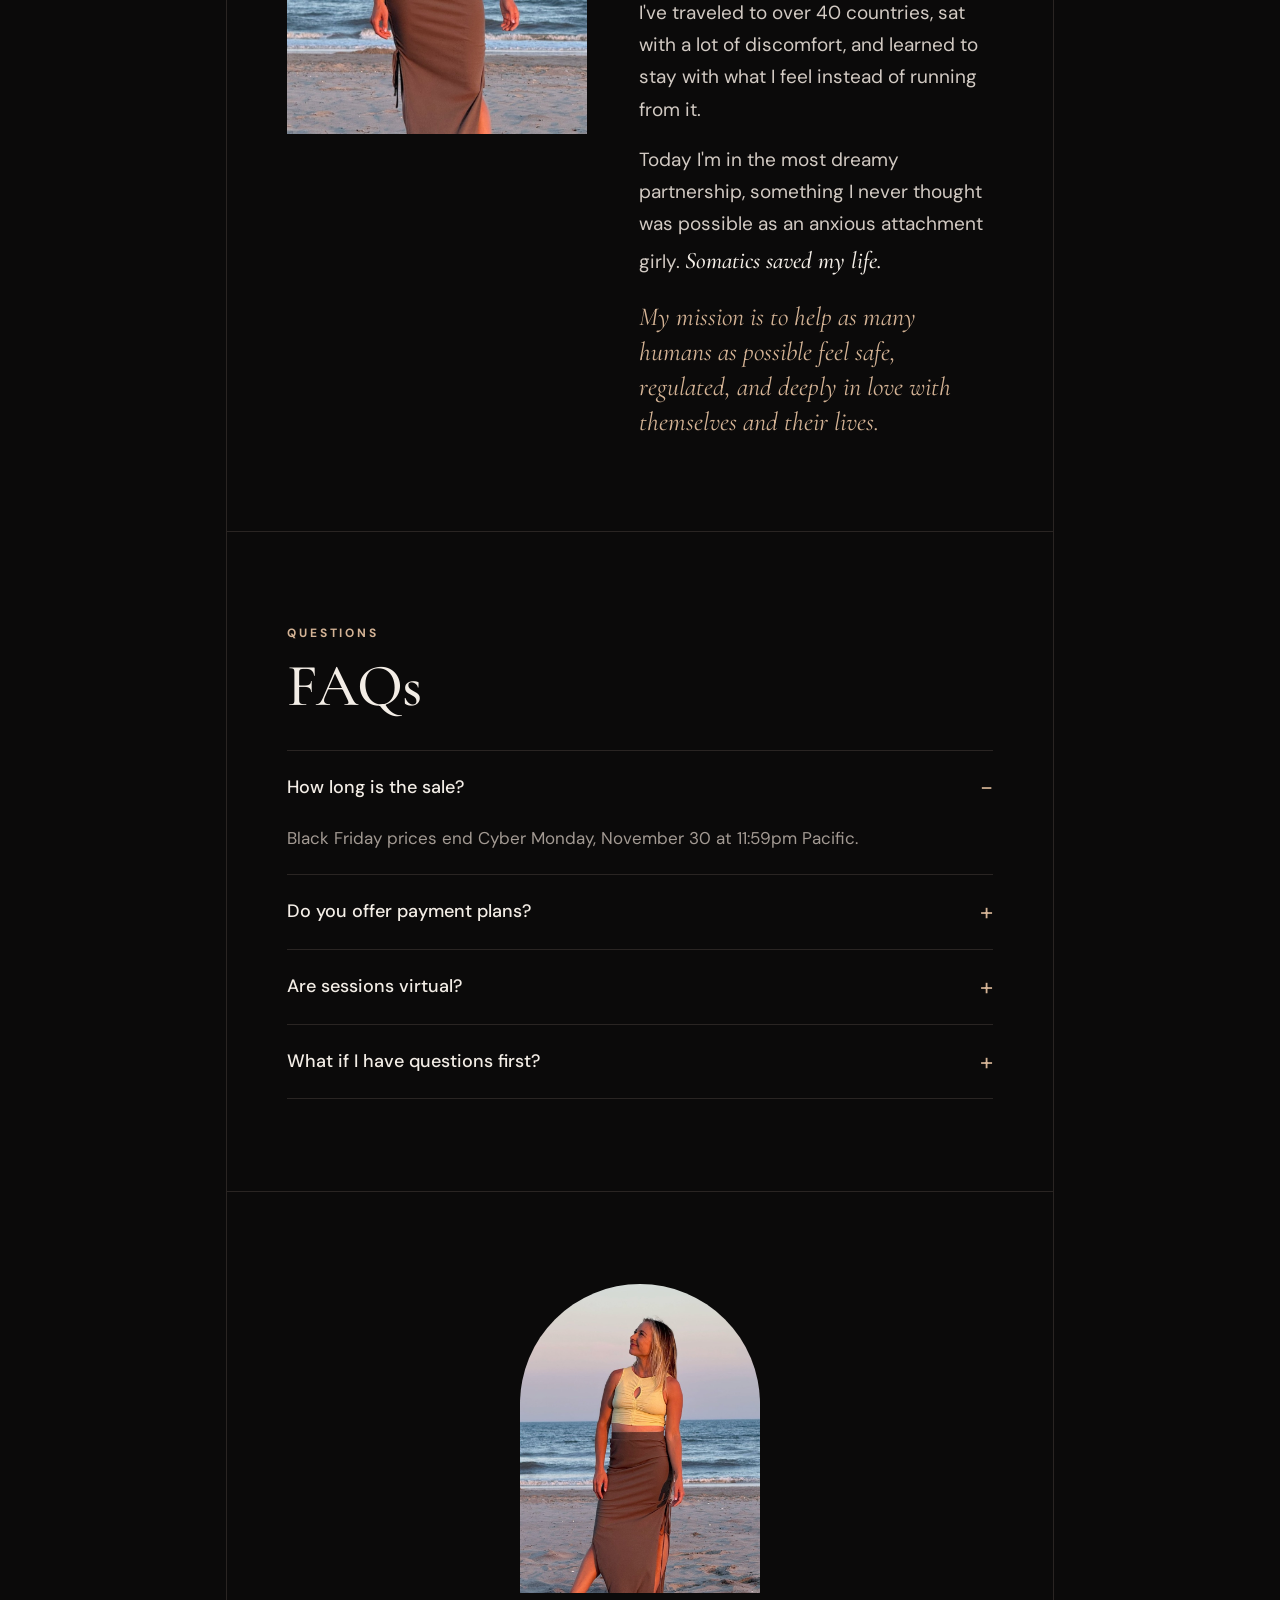
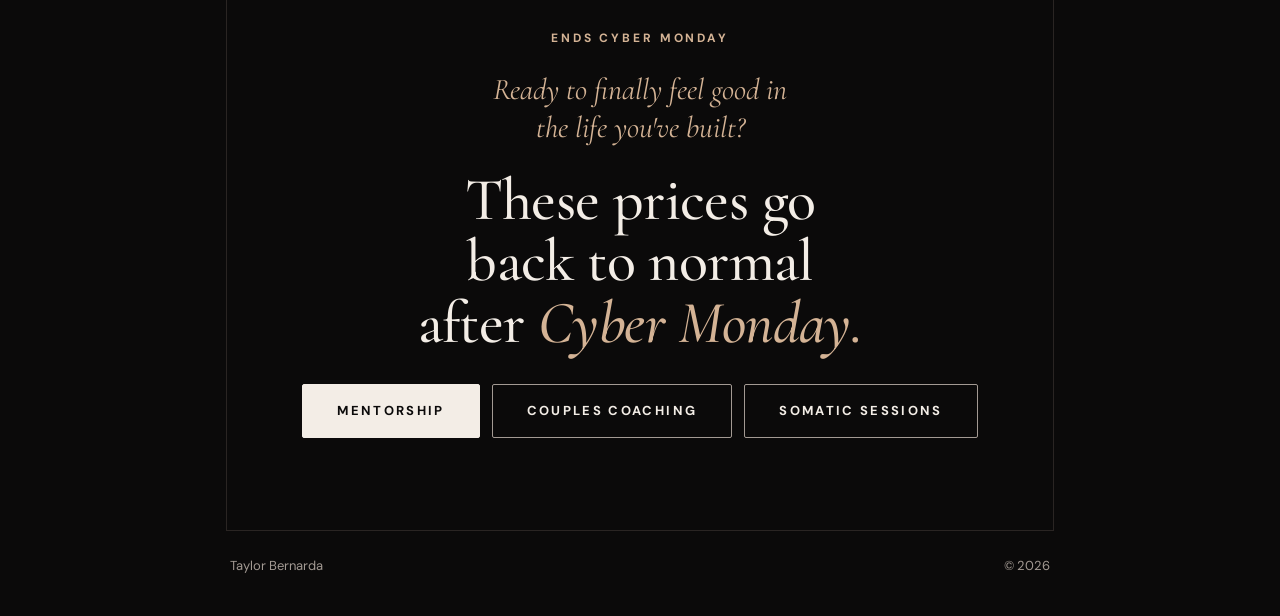
==== commit 238f3baf: "Black Friday page: back to testimonial slider, strongest first, natural card heights Co-Authored-By:" ====
--- a/black-friday/index.html
+++ b/black-friday/index.html
@@ -145,17 +145,23 @@
 .tilt-r{transform:rotate(1.2deg)}
 
 
-.pulls{max-width:640px;margin:0 auto}
-.pull{margin:0;padding:clamp(30px,4.5vw,44px) 0;border-bottom:1px solid rgba(212,179,149,.3);text-align:center}
-.pull:first-child{padding-top:0}
-.pull blockquote{margin:0;font-family:var(--serif);font-size:clamp(22px,2.7vw,27px);line-height:1.4;color:var(--ink)}
-.pull blockquote em{color:var(--accent)}
-.pull .tag{font-size:11px;font-weight:700;letter-spacing:.22em;text-transform:uppercase;color:var(--muted);margin:0 0 8px}
-.pull blockquote + .tag{margin-top:20px}
-.pull figcaption{margin-top:16px;font-size:11px;font-weight:700;letter-spacing:.22em;text-transform:uppercase;color:var(--accent)}
-.real{display:grid;grid-template-columns:minmax(0,1fr) minmax(0,1fr);gap:22px;align-items:center;max-width:680px;margin:clamp(40px,6vw,56px) auto 0}
-.real .shot-img{box-shadow:0 18px 40px rgba(0,0,0,.55)}
-@media (max-width:640px){.real{grid-template-columns:minmax(0,1fr);gap:26px}}
+.slider{position:relative}
+.track{display:flex;align-items:center;gap:16px;overflow-x:auto;scroll-snap-type:x mandatory;scroll-behavior:smooth;padding:10px 4px 26px;margin:0 -4px;scrollbar-width:none;-webkit-overflow-scrolling:touch}
+.track::-webkit-scrollbar{display:none}
+.track:focus-visible{outline:2px solid var(--accent);outline-offset:4px}
+.track .shot{flex:0 0 calc((100% - 16px) / 2);scroll-snap-align:start;display:flex;flex-direction:column}
+.track .shot figcaption{margin-top:auto;padding-top:12px}
+.track .shot-img img{margin:auto 0}
+.slider-nav{display:flex;align-items:center;justify-content:center;gap:18px;margin-top:6px}
+.arrow{width:46px;height:46px;border-radius:50%;border:1px solid var(--muted);background:transparent;color:var(--ink);font-size:18px;cursor:pointer;display:flex;align-items:center;justify-content:center;transition:background .2s,color .2s,opacity .2s}
+.arrow:hover{background:var(--ink);color:var(--black)}
+.arrow:disabled{opacity:.3;cursor:default;background:transparent;color:var(--ink)}
+.arrow:focus-visible{outline:2px solid var(--accent);outline-offset:3px}
+.dots{display:flex;gap:8px}
+.dots span{width:7px;height:7px;border-radius:50%;background:var(--line);transition:background .2s,transform .2s}
+.dots.count{font-size:12px;font-weight:700;letter-spacing:.2em;color:var(--muted);min-width:64px;justify-content:center}
+.dots span.on{background:var(--accent);transform:scale(1.25)}
+@media (max-width:640px){.track .shot{flex-basis:84%}.tilt-l,.tilt-r{transform:none}}
 
 /* FAQ */
 .faq h2{margin:14px 0 32px}
@@ -363,36 +369,77 @@
       <blockquote>"That saying yes to working with you could quite possibly <em>change the entire course of their relationship.</em> The transformation in my relationship has been priceless."</blockquote>
       <figcaption>Couples coaching client</figcaption>
     </figure>
-    <div class="pulls">
-      <figure class="pull">
-        <blockquote>"I feel more at peace in my body rather than feel the need to compare myself to others or what I should be doing. <em>I feel more comfortable just being me</em> and letting things be."</blockquote>
-        <figcaption>S.</figcaption>
-      </figure>
-      <figure class="pull">
-        <p class="tag">Before</p>
-        <blockquote>"I would panic and feel a deep insecurity that made me feel everything was falling apart. I would chase him trying to mend and repair while he would run and not wish to address the issue."</blockquote>
-        <p class="tag">Now</p>
-        <blockquote>"<em>I feel heard loved and safe in my relationship.</em>"</blockquote>
-        <figcaption>Couples coaching client</figcaption>
-      </figure>
-      <figure class="pull">
-        <blockquote>"I use to think I was being weird or was worried what people would think but now the way my body moves it, <em>I crave it. It's huge!</em>"</blockquote>
-        <figcaption>J.P.</figcaption>
-      </figure>
-      <figure class="pull">
-        <blockquote>"I don't stay in low funks as long like the negative behaviors or lash out behavior. It just doesn't feel as heightened or consume as much anymore, <em>it truly is so special</em> and that's how I know I gained such growth through this."</blockquote>
-        <figcaption>J.P.</figcaption>
-      </figure>
-    </div>
-    <div class="real">
-      <figure class="shot shot-img tilt-l">
-          <img src="/black-friday/t-page.jpg" width="900" height="640" loading="lazy" alt="Text from a client: Taylor i just wanted to say thank you. Feel i have turned the page from improvement being my relationship with myself, to someone I enjoy being in the present. More curious with self-discovery. Improvement happens more naturally now.">
-          <figcaption>Anonymous</figcaption>
-        </figure>
-      <figure class="shot shot-img tilt-r">
-          <img src="/black-friday/testimonial-settling.png" width="775" height="430" loading="lazy" alt="Text from a client: Good morning!! I am honestly feeling so cozy in myself, idk how to describe it but after our meeting throughout the day I could just feel my body settling and it's so nice!">
-          <figcaption>Anonymous</figcaption>
-        </figure>
+    <div class="slider">
+      <div class="track" id="track" tabindex="0" role="region" aria-label="Client testimonials, scroll sideways for more">
+          <figure class="shot">
+            <p class="q">"I feel more at peace in my body rather than feel the need to compare myself to others or what I should be doing. I feel more comfortable just being me and letting things be."</p>
+            <figcaption>S.</figcaption>
+          </figure>
+          <figure class="shot shot-img tilt-l">
+            <img src="/black-friday/t-page.jpg" width="900" height="640" loading="eager" alt="Text from a client: Taylor i just wanted to say thank you. Feel i have turned the page from improvement being my relationship with myself, to someone I enjoy being in the present. More curious with self-discovery. Improvement happens more naturally now.">
+            <figcaption>Anonymous</figcaption>
+          </figure>
+          <figure class="shot">
+            <p class="tag">Before</p>
+            <p class="q">"I would panic and feel a deep insecurity that made me feel everything was falling apart. I would chase him trying to mend and repair while he would run and not wish to address the issue."</p>
+            <p class="tag">Now</p>
+            <p class="q">"I feel heard loved and safe in my relationship."</p>
+            <figcaption>Couples coaching client</figcaption>
+          </figure>
+          <figure class="shot">
+            <p class="q">"How to move anger out of my body, or taking the time for a quick 'shake off' of body. I use to think I was being weird or was worried what people would think but now the way my body moves it, I crave it. It's huge!"</p>
+            <figcaption>J.P.</figcaption>
+          </figure>
+          <figure class="shot">
+            <p class="q">"We have been able to talk through times of tension in a calm manner. It's quite incredible how far we've come in such a short period."</p>
+            <figcaption>Couples coaching client</figcaption>
+          </figure>
+          <figure class="shot">
+            <p class="q">"My relationship with my partner has been a lot better. Me being able to not spiral has helped a lot when it comes to us getting (or almost) getting into a fight. It stops it from blowing up."</p>
+            <figcaption>S.</figcaption>
+          </figure>
+          <figure class="shot">
+            <p class="q">"I would tell them that this work will significantly change the way you move through life."</p>
+            <figcaption>J.P.</figcaption>
+          </figure>
+          <figure class="shot">
+            <p class="q">"I don't stay in low funks as long like the negative behaviors or lash out behavior. It just doesn't feel as heightened or consume as much anymore, it truly is so special and that's how I know I gained such growth through this."</p>
+            <figcaption>J.P.</figcaption>
+          </figure>
+          <figure class="shot shot-img tilt-r">
+            <img src="/black-friday/testimonial-settling.png" width="775" height="430" loading="eager" alt="Text from a client: Good morning!! I am honestly feeling so cozy in myself, idk how to describe it but after our meeting throughout the day I could just feel my body settling and it's so nice!">
+            <figcaption>Anonymous</figcaption>
+          </figure>
+          <figure class="shot">
+            <p class="q">"I've learned that my thoughts are not facts, and that the mind naturally wants to stay with what feels familiar and comfortable. I can see now how that pattern kept me stuck for so many years."</p>
+            <figcaption>Sam</figcaption>
+          </figure>
+          <figure class="shot">
+            <p class="q">"I used to suppress what I was feeling, focus on keeping everyone else comfortable, and avoid expressing myself in the moment. That often led to masking, resentment, burnout, or eventually reacting more strongly because I had held everything in for too long."</p>
+            <figcaption>Sam</figcaption>
+          </figure>
+          <figure class="shot">
+            <p class="q">"Now I'm learning that putting myself first isn't selfish. I can care about other people while still honoring my own needs, energy, and capacity."</p>
+            <figcaption>Sam</figcaption>
+          </figure>
+          <figure class="shot shot-img tilt-r">
+            <img src="/black-friday/t-dance.jpg" width="850" height="776" loading="eager" alt="Text from a client: Thank youuuu. Broke a little cycle this morning. I woke up feeling like utter garbage. Just had weird dreams and slept bad cuz the wind. I was like ready to be in a bad mood the rest of the day and then I stopped myself and said NOPE. Listened to a song that makes me happy and had a little dance party to shake out the grumps. Now it's a better day">
+            <figcaption>Anonymous</figcaption>
+          </figure>
+          <figure class="shot">
+            <p class="q">"Being able to move those feelings out with somatics and identifying that part of me has been POWERFUL!"</p>
+            <figcaption>J.P.</figcaption>
+          </figure>
+          <figure class="shot">
+            <p class="q">"I was not confident in myself but I went through with it anyway, and even after the first session or meeting with you I had a big sense of relief or optimism and hope."</p>
+            <figcaption>S.</figcaption>
+          </figure>
+      </div>
+      <div class="slider-nav">
+        <button class="arrow" id="prev" type="button" aria-label="Previous testimonials">&#8592;</button>
+        <div class="dots" id="dots" aria-hidden="true"></div>
+        <button class="arrow" id="next" type="button" aria-label="Next testimonials">&#8594;</button>
+      </div>
     </div>
   </section>
 
@@ -463,6 +510,38 @@
     target.scrollIntoView();
   });
 });
+
+// Testimonial slider: arrows, dots, and swipe (native scrolling).
+(function () {
+  var t = document.getElementById('track'); if (!t) return;
+  var prev = document.getElementById('prev'), next = document.getElementById('next'), dots = document.getElementById('dots');
+  function pages() { return Math.max(1, Math.ceil((t.scrollWidth - 4) / t.clientWidth)); }
+  function build() {
+    dots.innerHTML = '';
+    dots.className = pages() > 8 ? 'dots count' : 'dots';
+    if (pages() <= 8) for (var i = 0; i < pages(); i++) dots.appendChild(document.createElement('span'));
+    update();
+  }
+  function update() {
+    var max = t.scrollWidth - t.clientWidth;
+    var i = max <= 0 ? 0 : Math.round(t.scrollLeft / max * (pages() - 1));
+    if (dots.className === 'dots count') {
+      var n = t.children.length, step = t.children[0].getBoundingClientRect().width + 16;
+      var c = t.scrollLeft >= max - 4 ? n : Math.min(n, Math.round(t.scrollLeft / step) + 1);
+      dots.textContent = c + ' / ' + n;
+    }
+    else [].forEach.call(dots.children, function (d, k) { d.className = k === i ? 'on' : ''; });
+    prev.disabled = t.scrollLeft <= 4;
+    next.disabled = t.scrollLeft >= max - 4;
+  }
+  prev.addEventListener('click', function () { t.scrollBy({ left: -t.clientWidth, behavior: 'smooth' }); });
+  next.addEventListener('click', function () { t.scrollBy({ left: t.clientWidth, behavior: 'smooth' }); });
+  var raf = 0;
+  t.addEventListener('scroll', function () { if (!raf) raf = requestAnimationFrame(function () { raf = 0; update(); }); });
+  window.addEventListener('resize', build);
+  window.addEventListener('load', build);
+  build();
+})();
 
 // Countdown to the end of the sale.
 (function () {
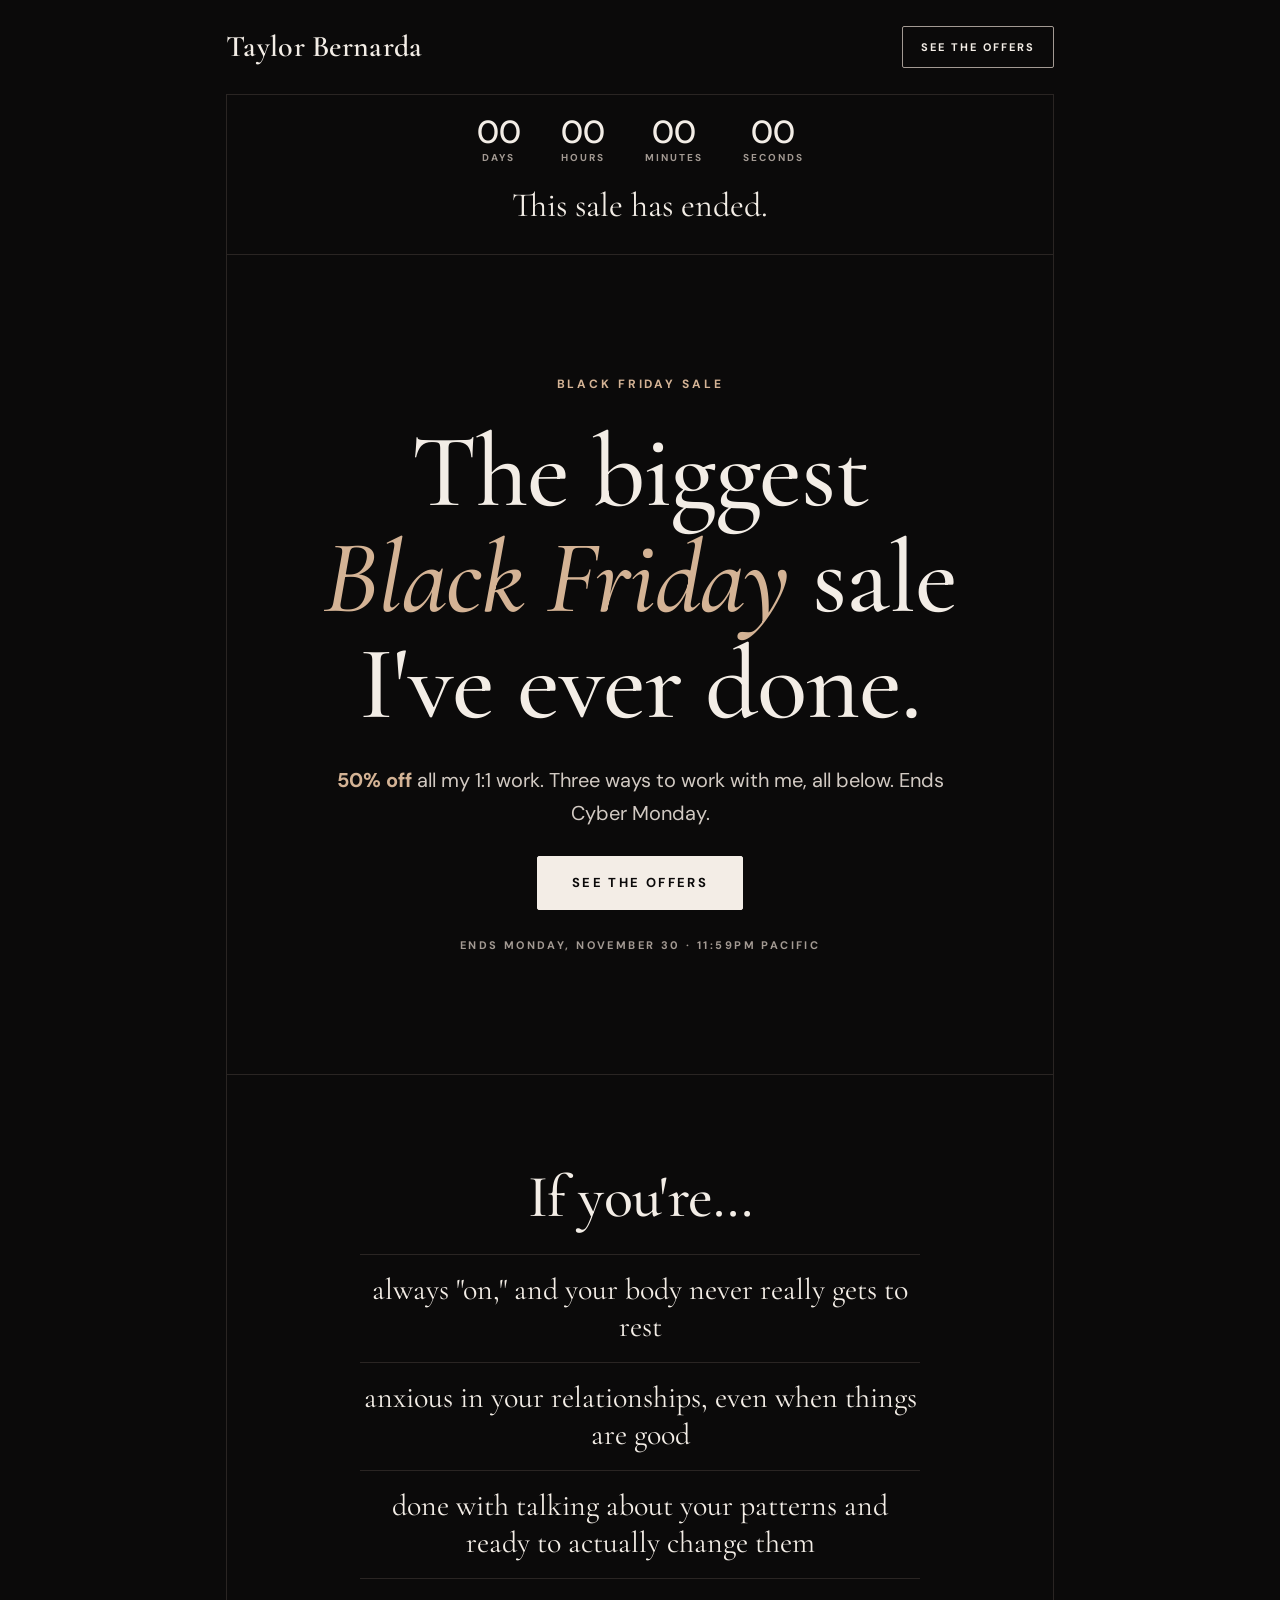
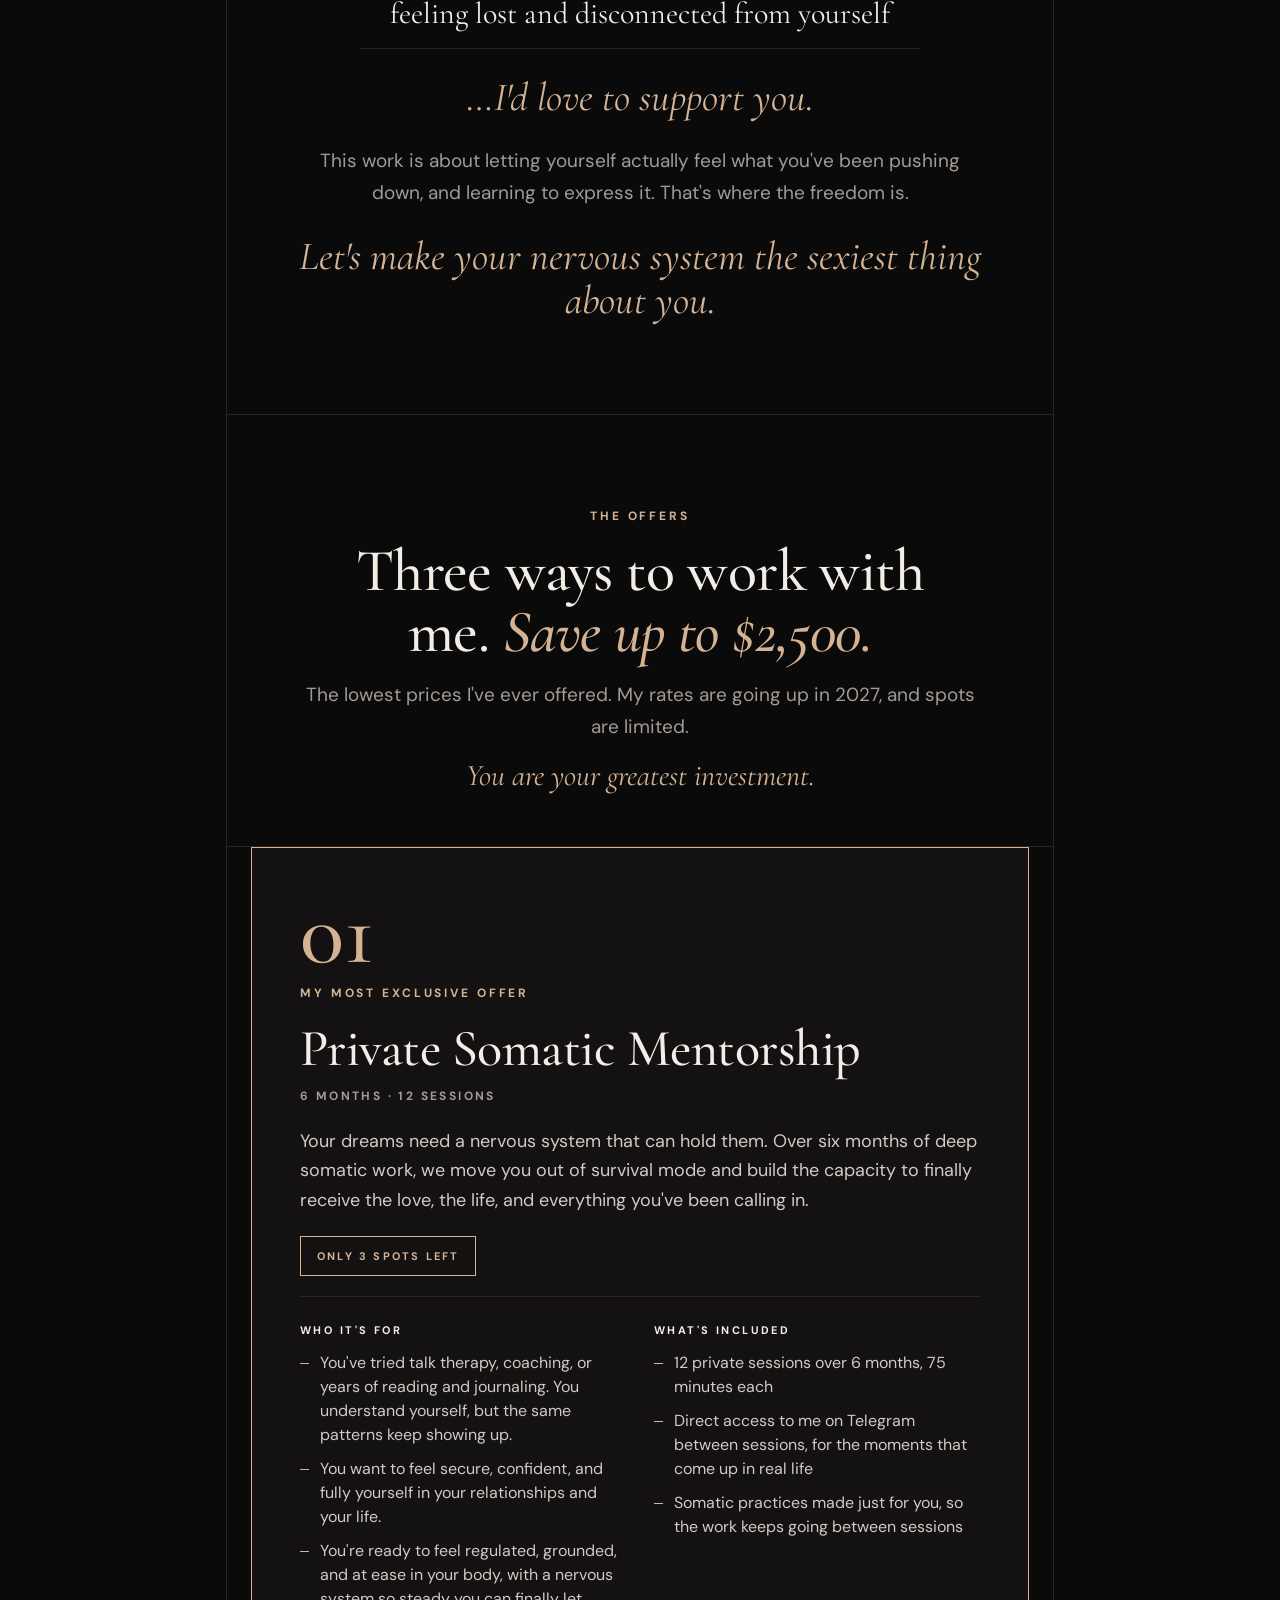
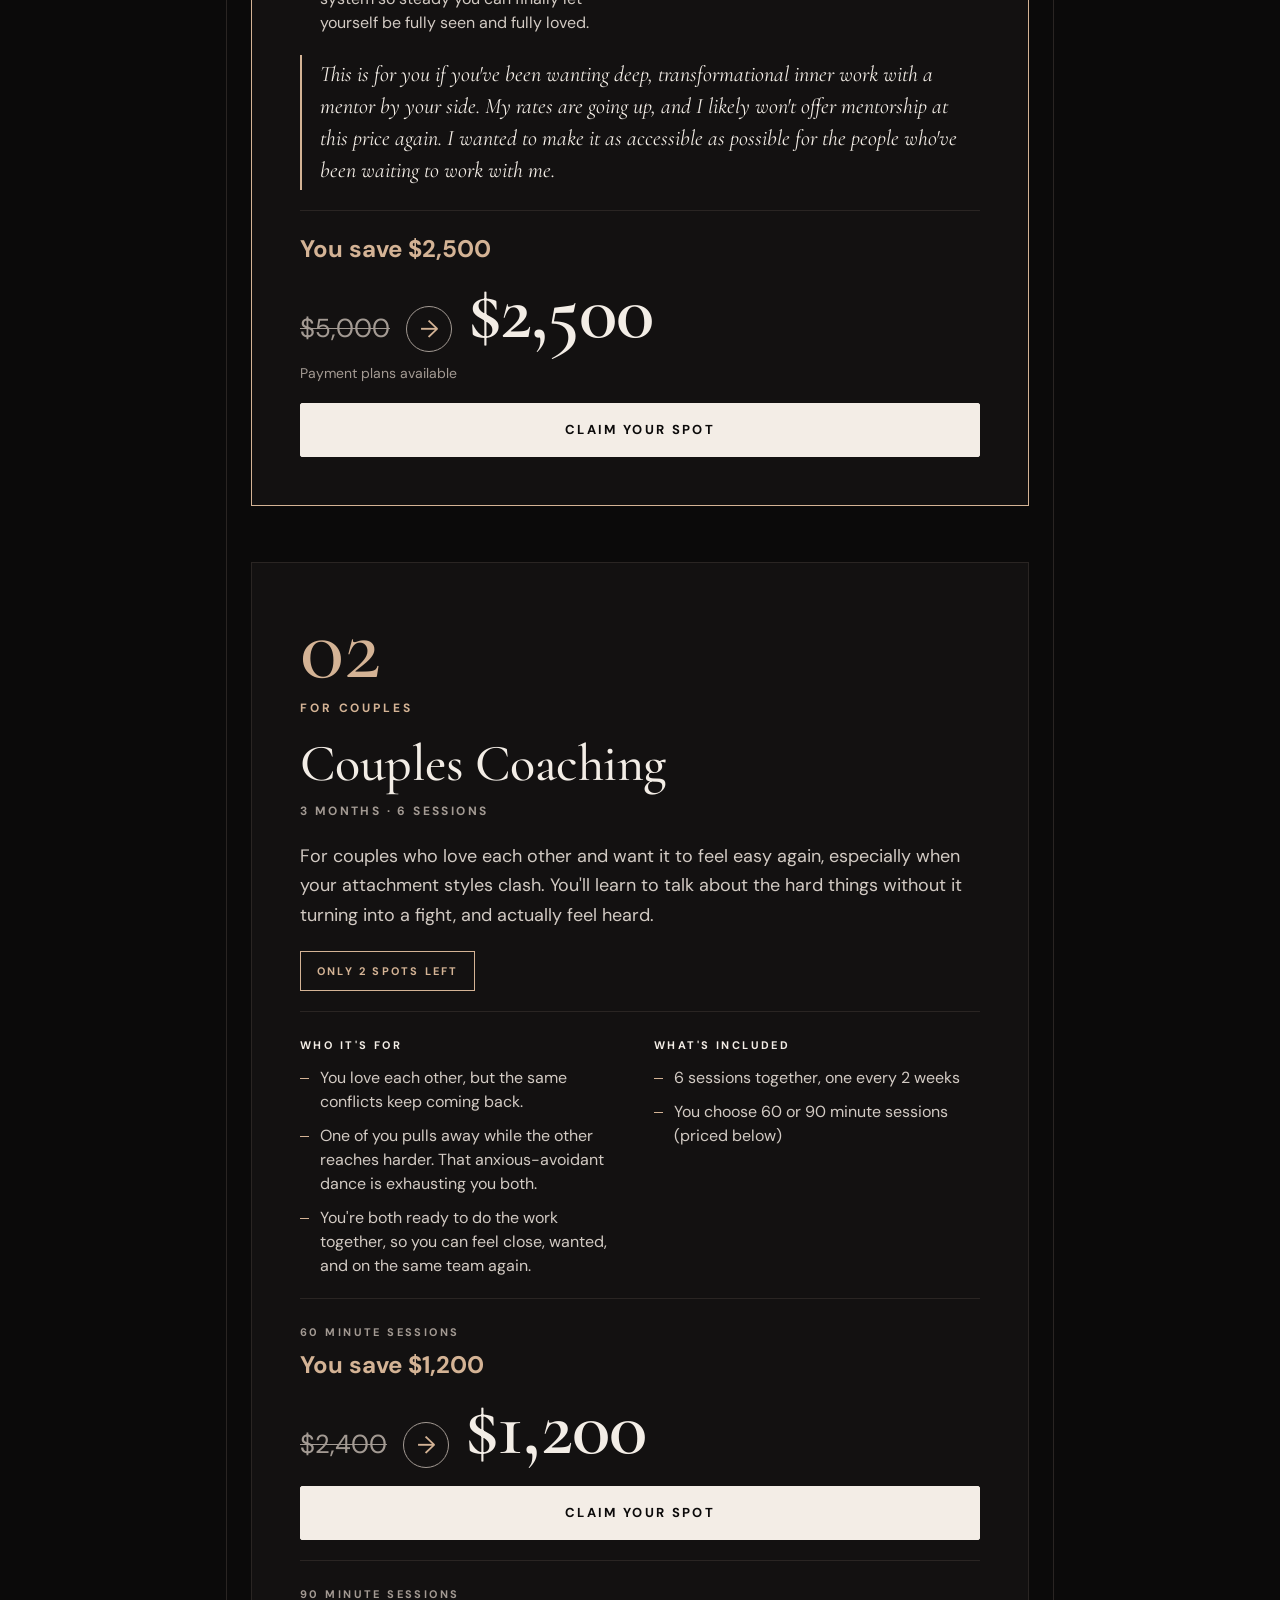
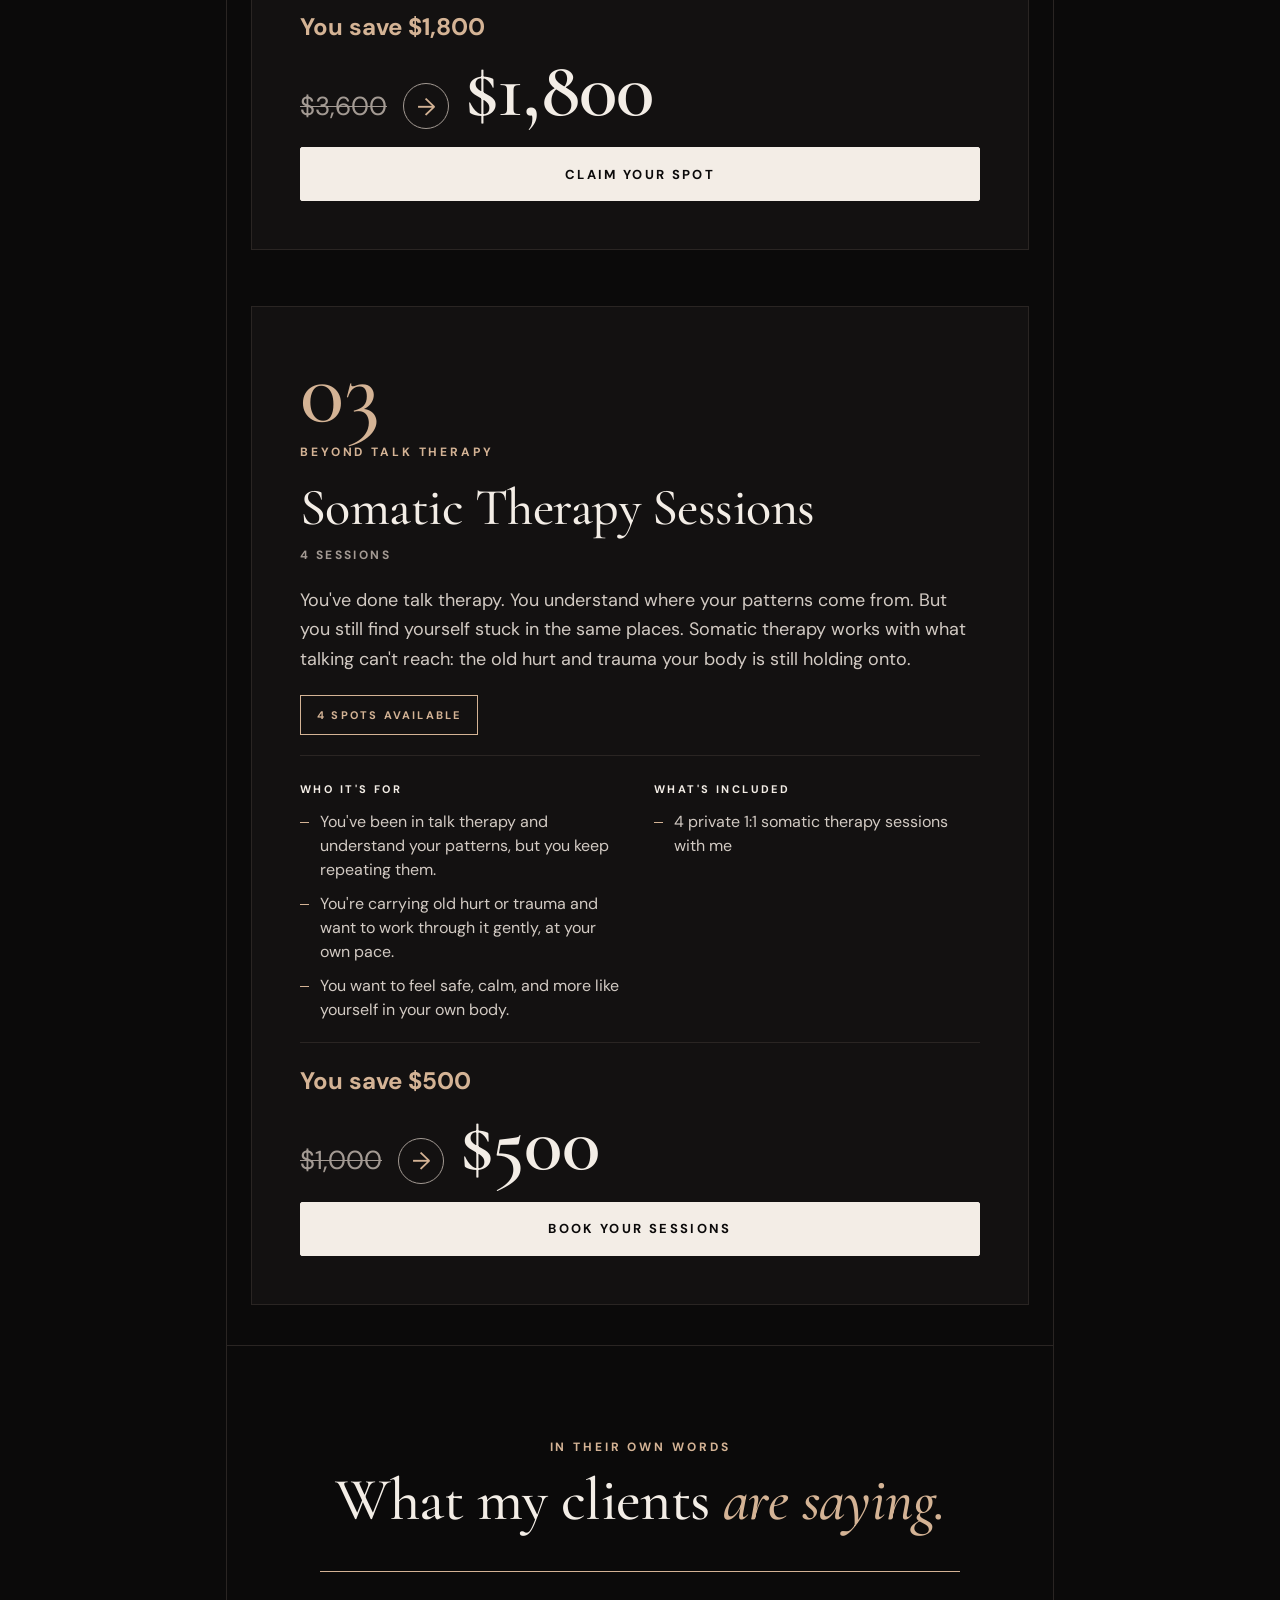
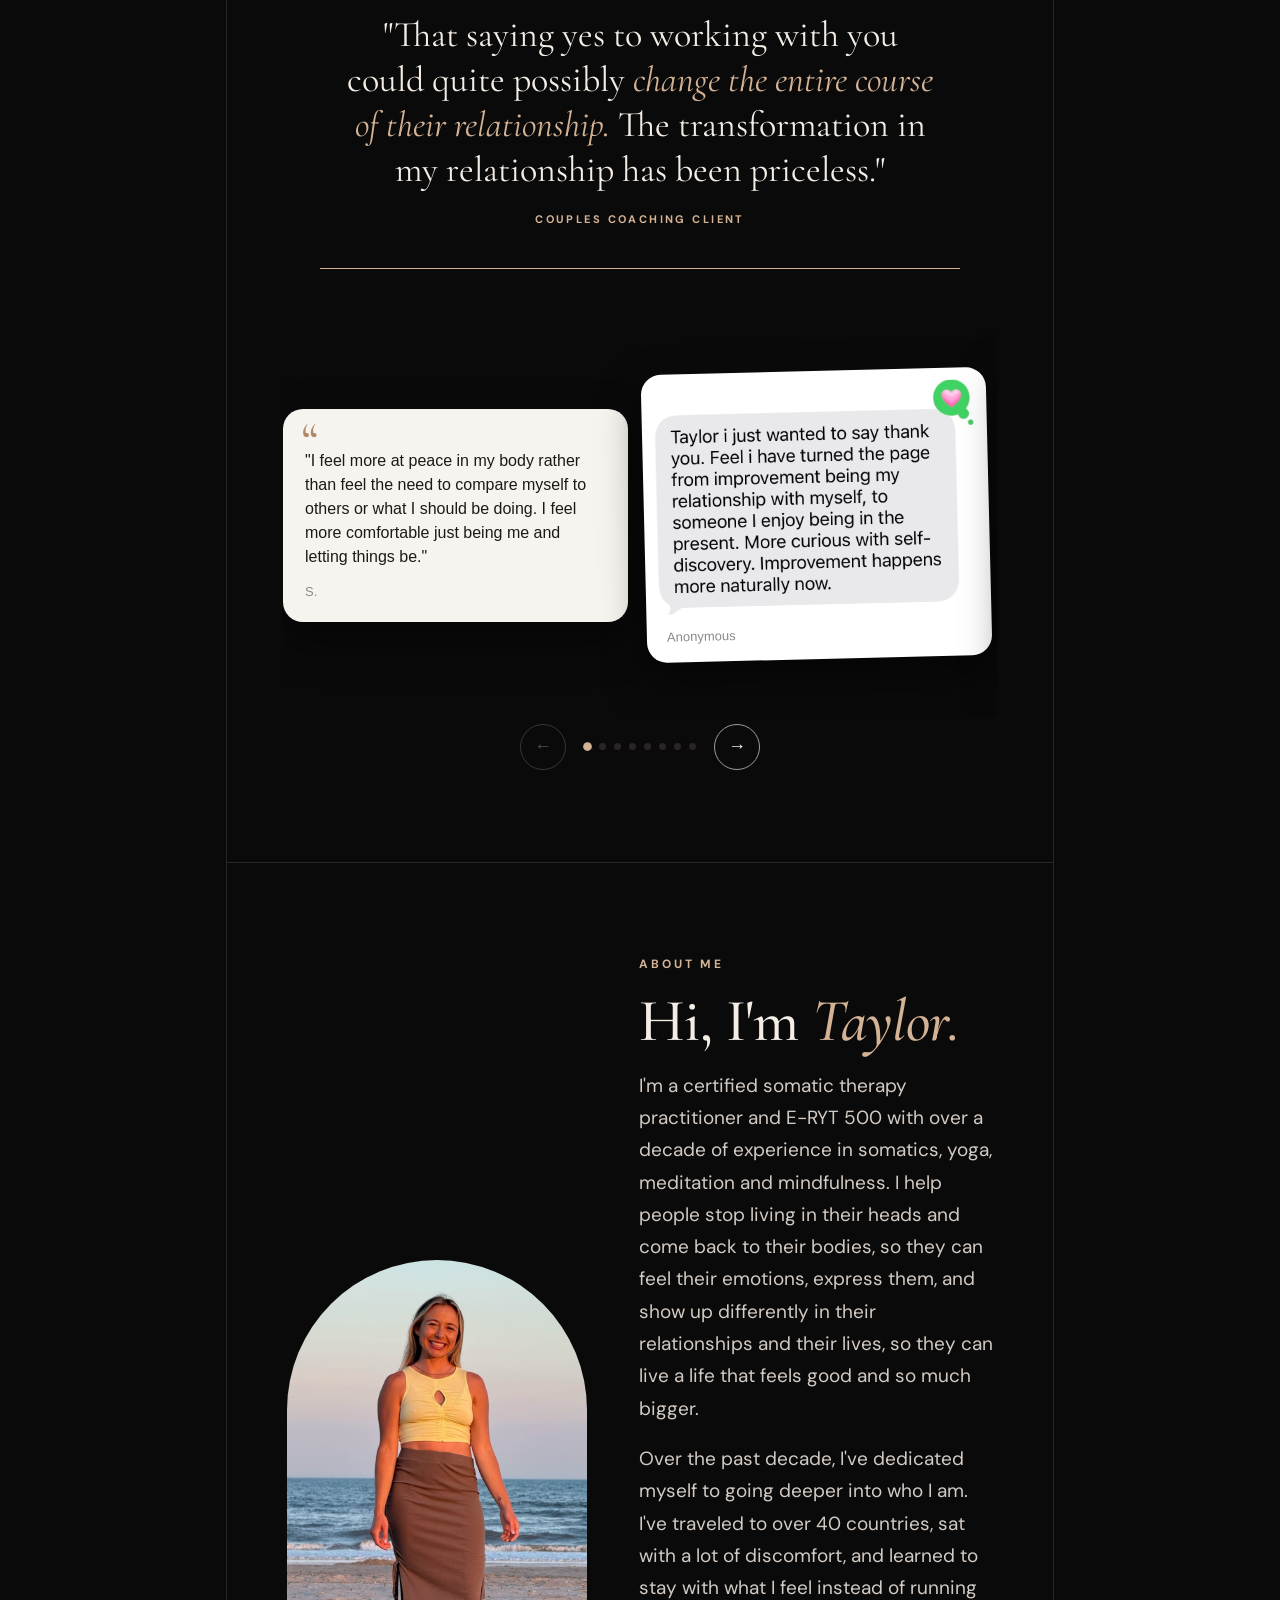
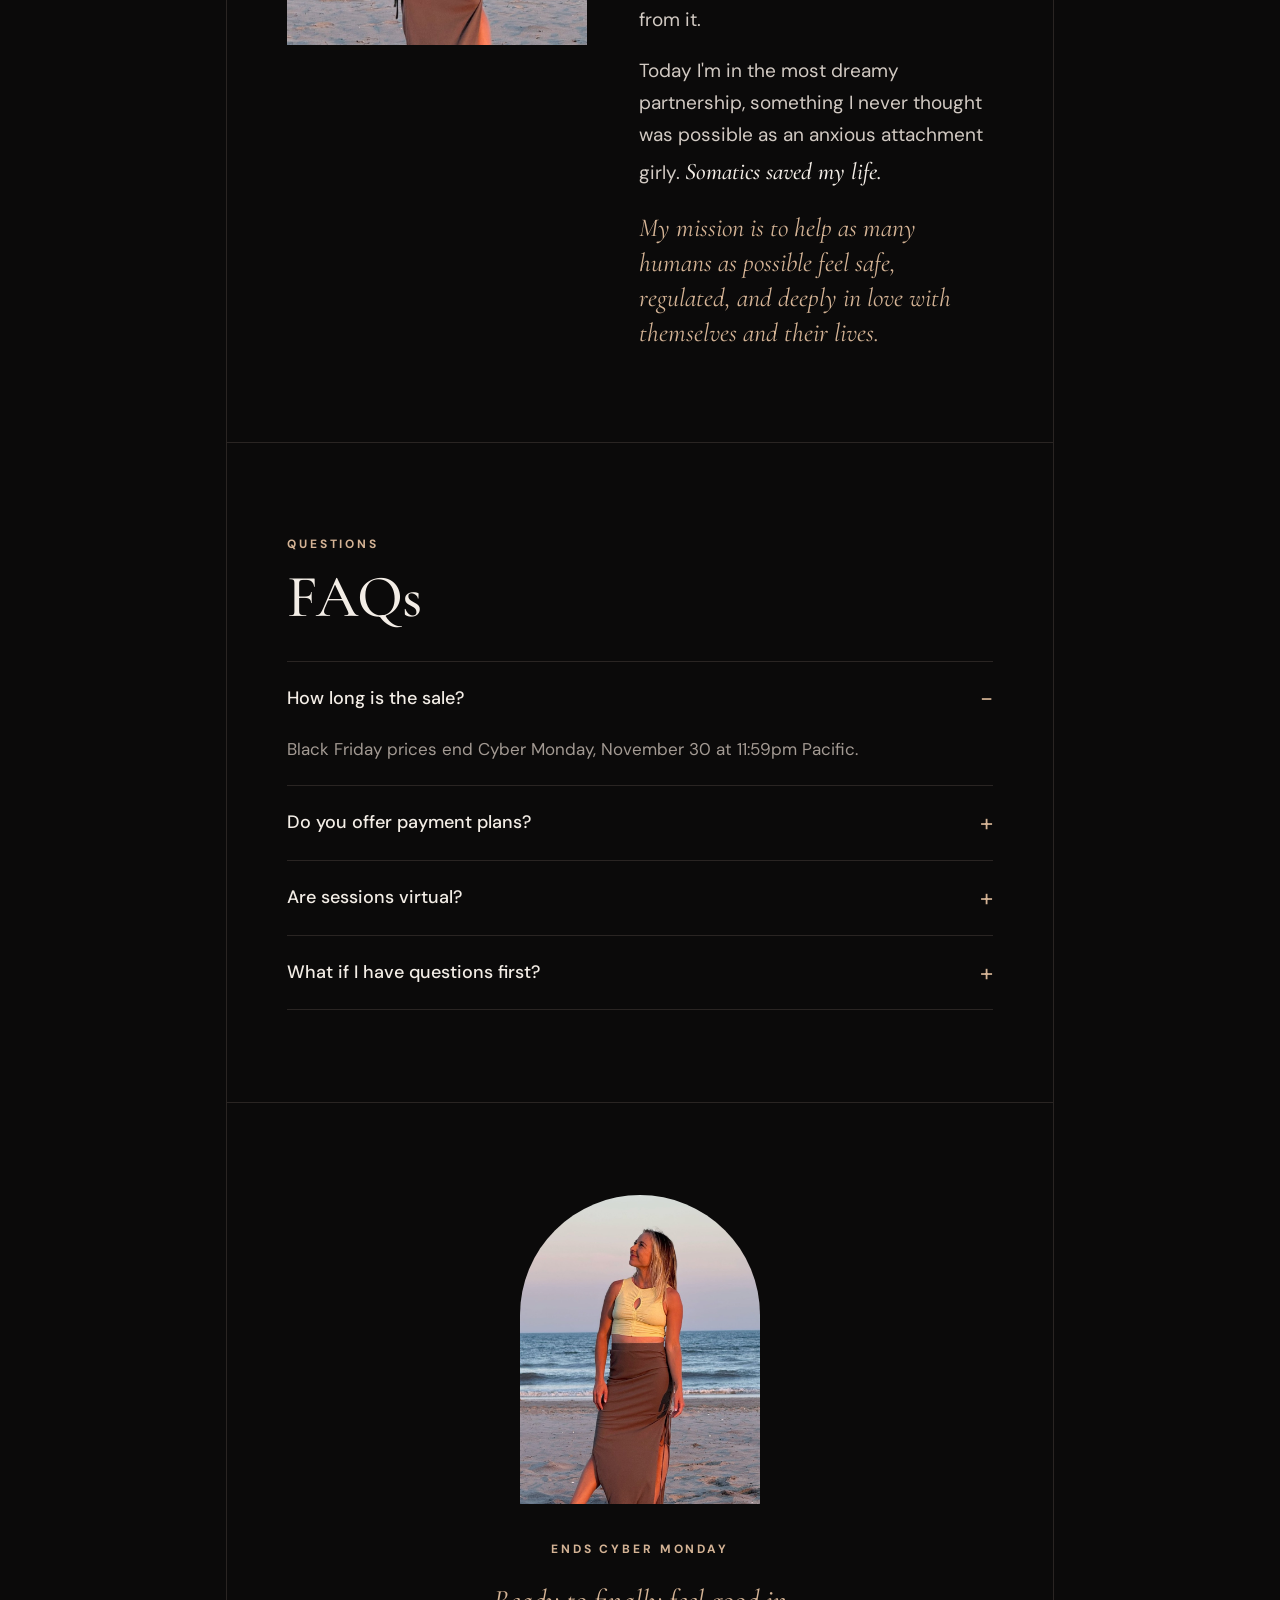
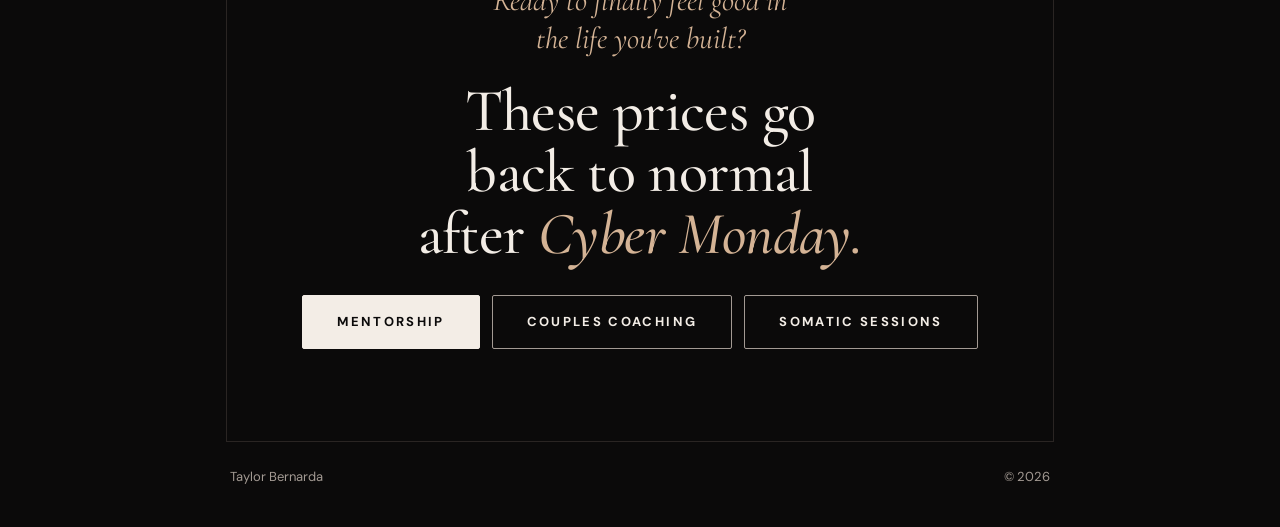
==== commit 11614981: "Black Friday page: shorter mentorship paragraph about capacity to hold your dreams Co-Authored-By: C" ====
--- a/black-friday/index.html
+++ b/black-friday/index.html
@@ -261,7 +261,7 @@
       <p class="eyebrow">My most exclusive offer</p>
       <h3>Private Somatic Mentorship</h3>
       <p class="term">6 months · 12 sessions</p>
-      <p class="desc">Living in survival mode isn't who you are. It's what your nervous system learned. Imagine waking up and actually feeling calm in your body. No bracing, no spiraling, no waiting for the other shoe to drop. That's what we build together over six months of deep somatic work and rewiring the subconscious beliefs that keep you stuck: a nervous system that finally feels safe, and a version of you that gets to fully live.</p>
+      <p class="desc">Your dreams need a nervous system that can hold them. Over six months of deep somatic work, we move you out of survival mode and build the capacity to finally receive the love, the life, and everything you've been calling in.</p>
       <span class="badge">Only 3 spots left</span>
       <div class="details">
         <div>
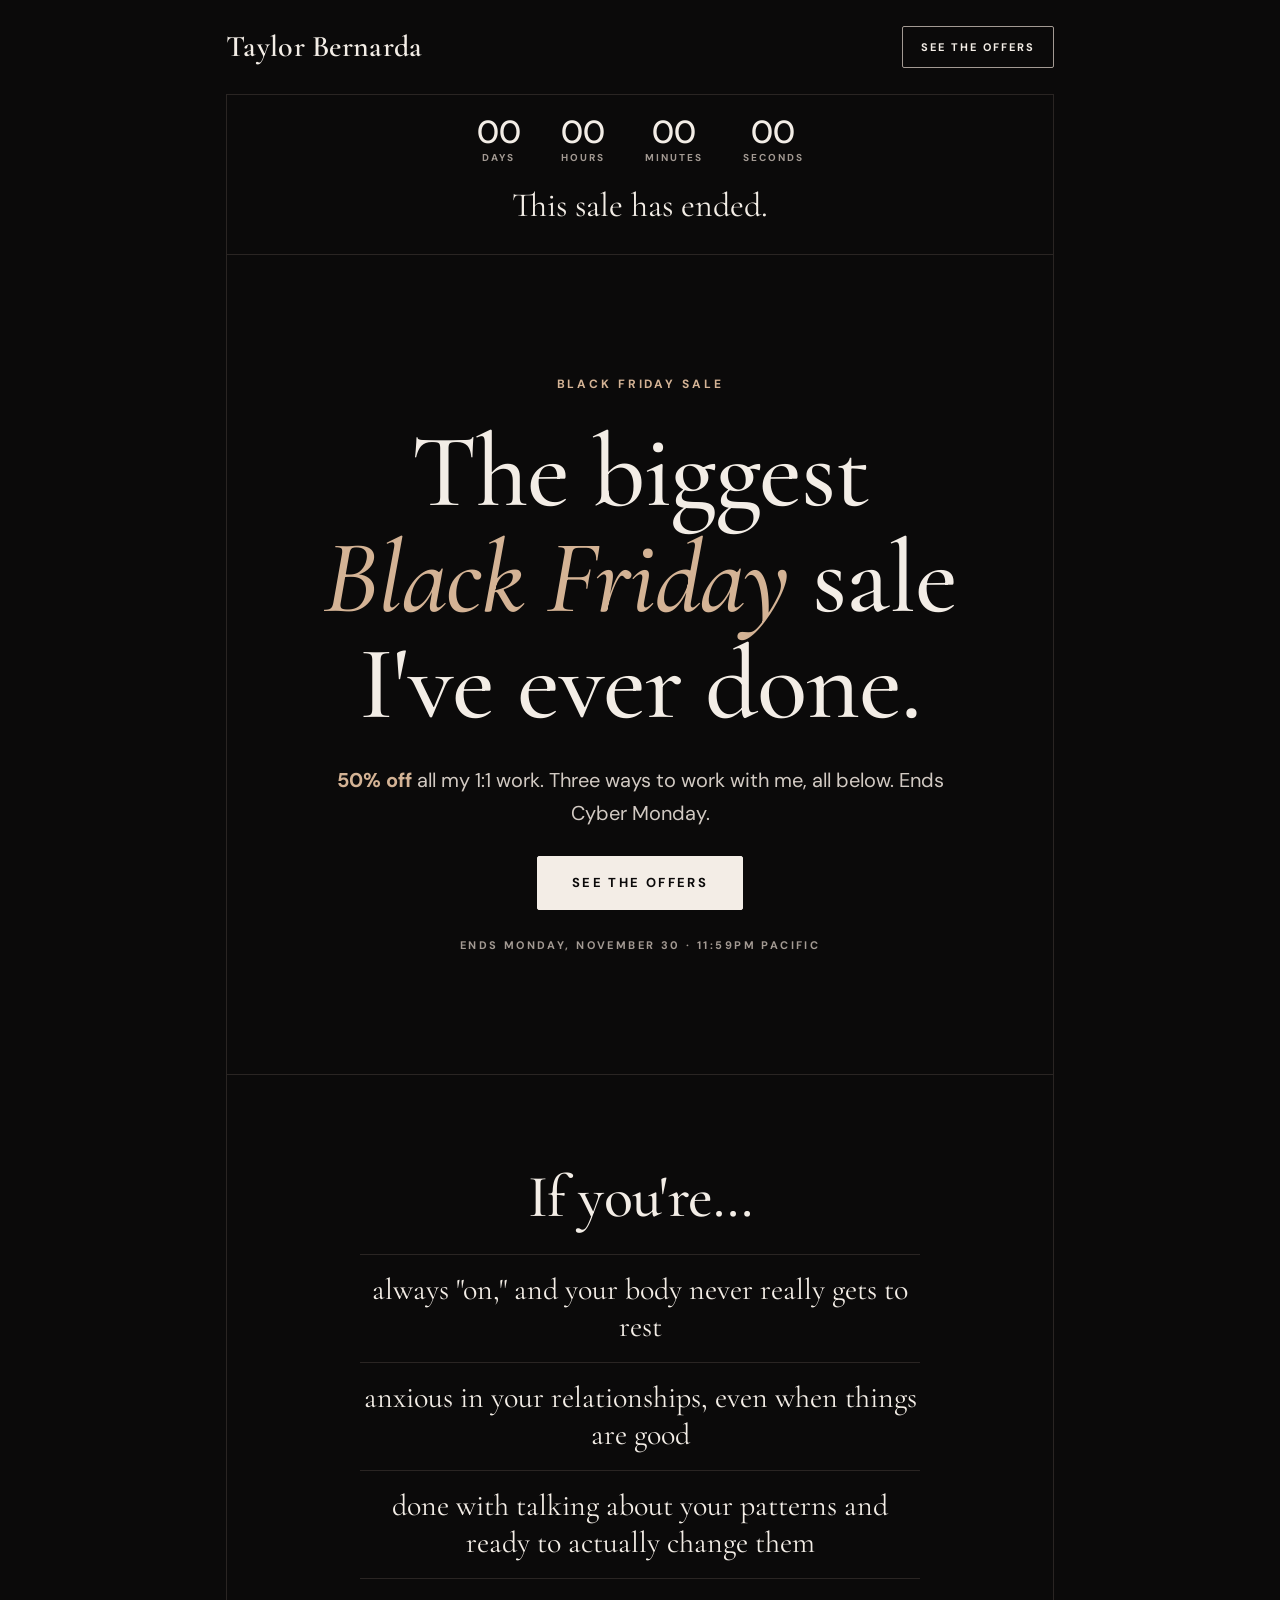
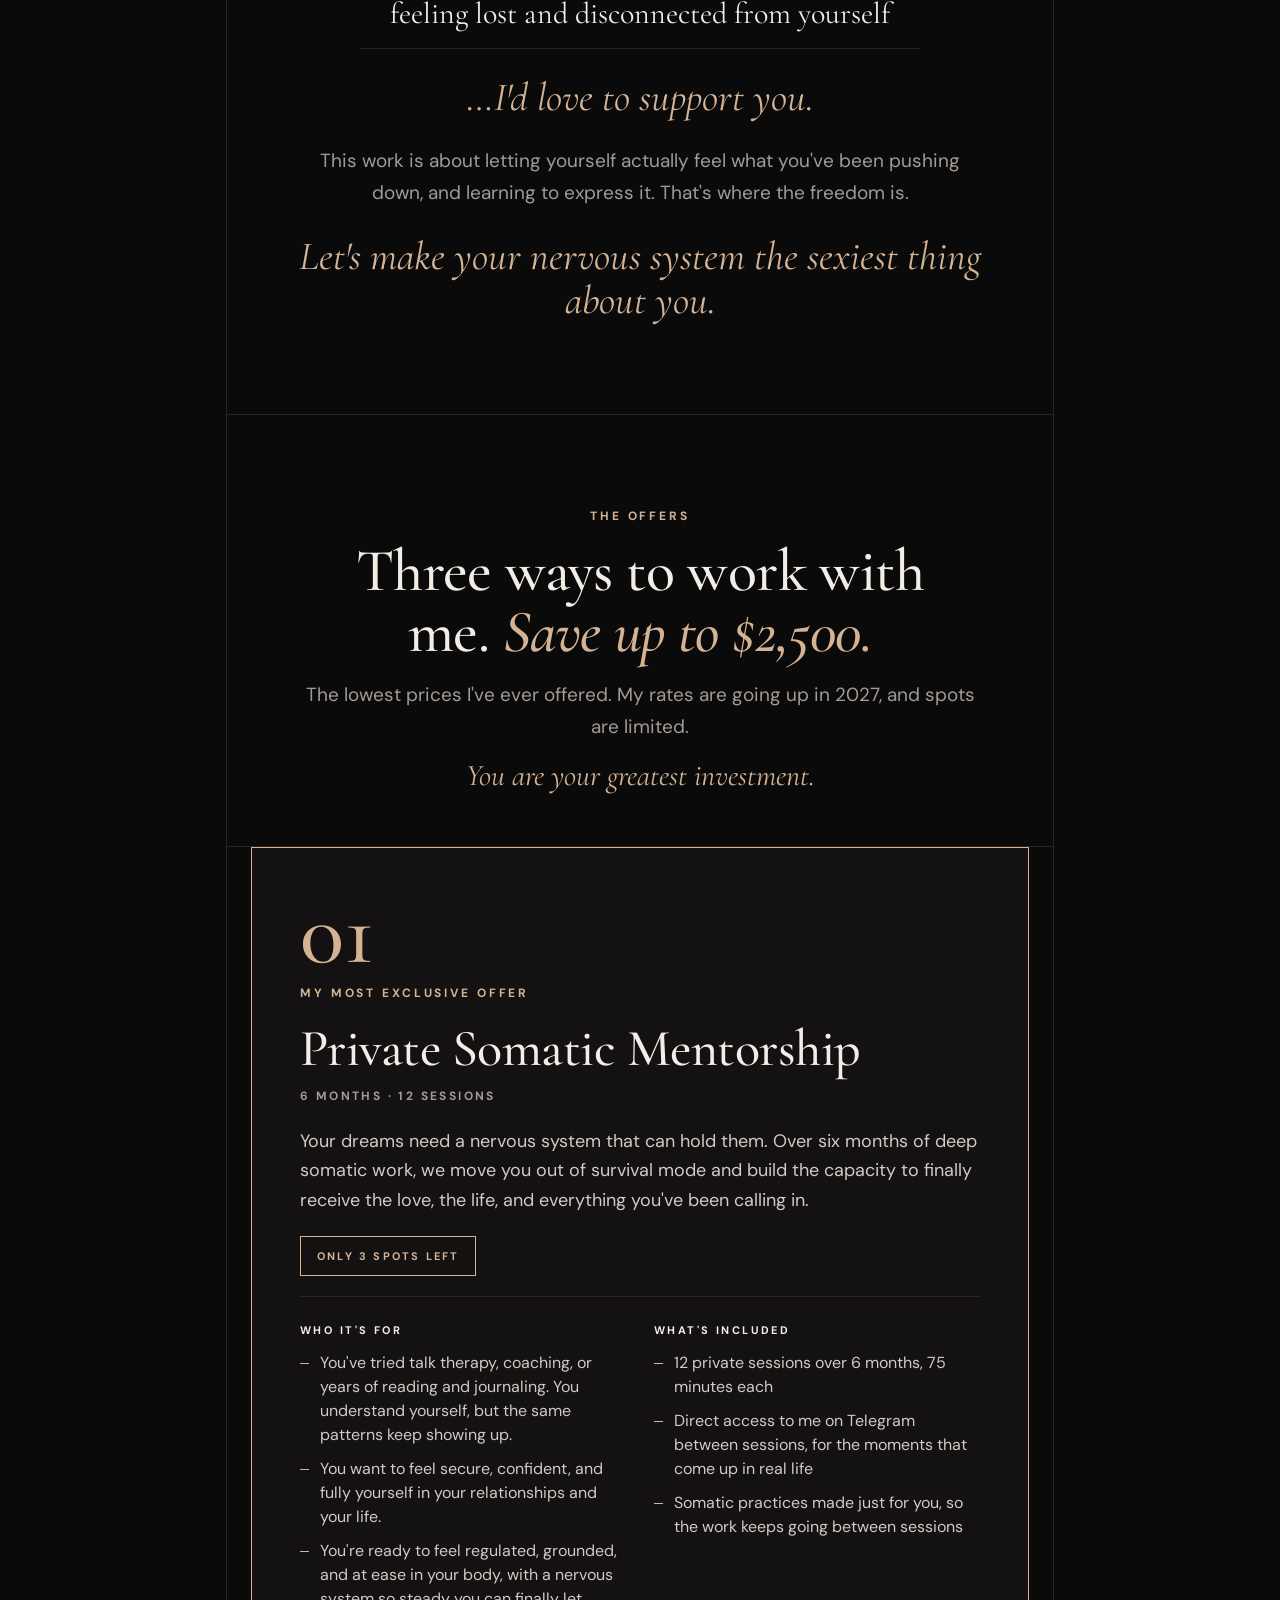
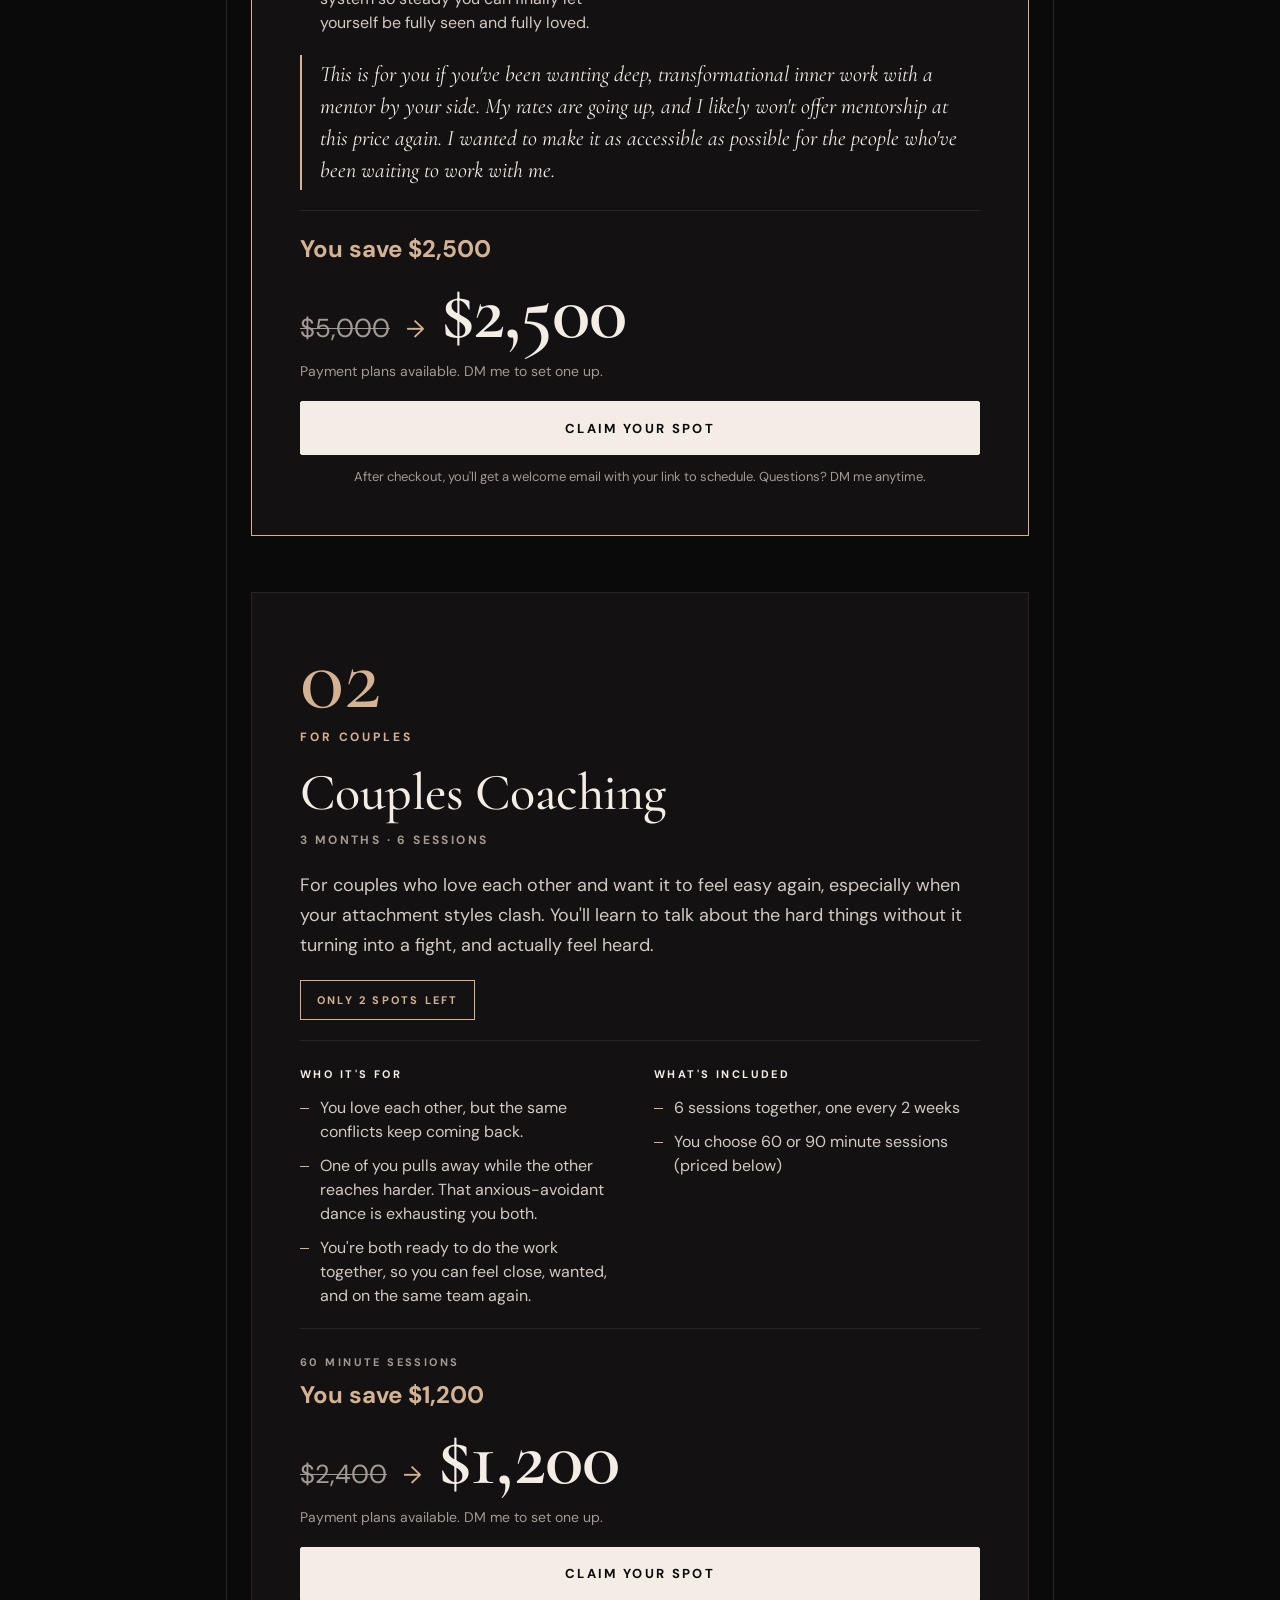
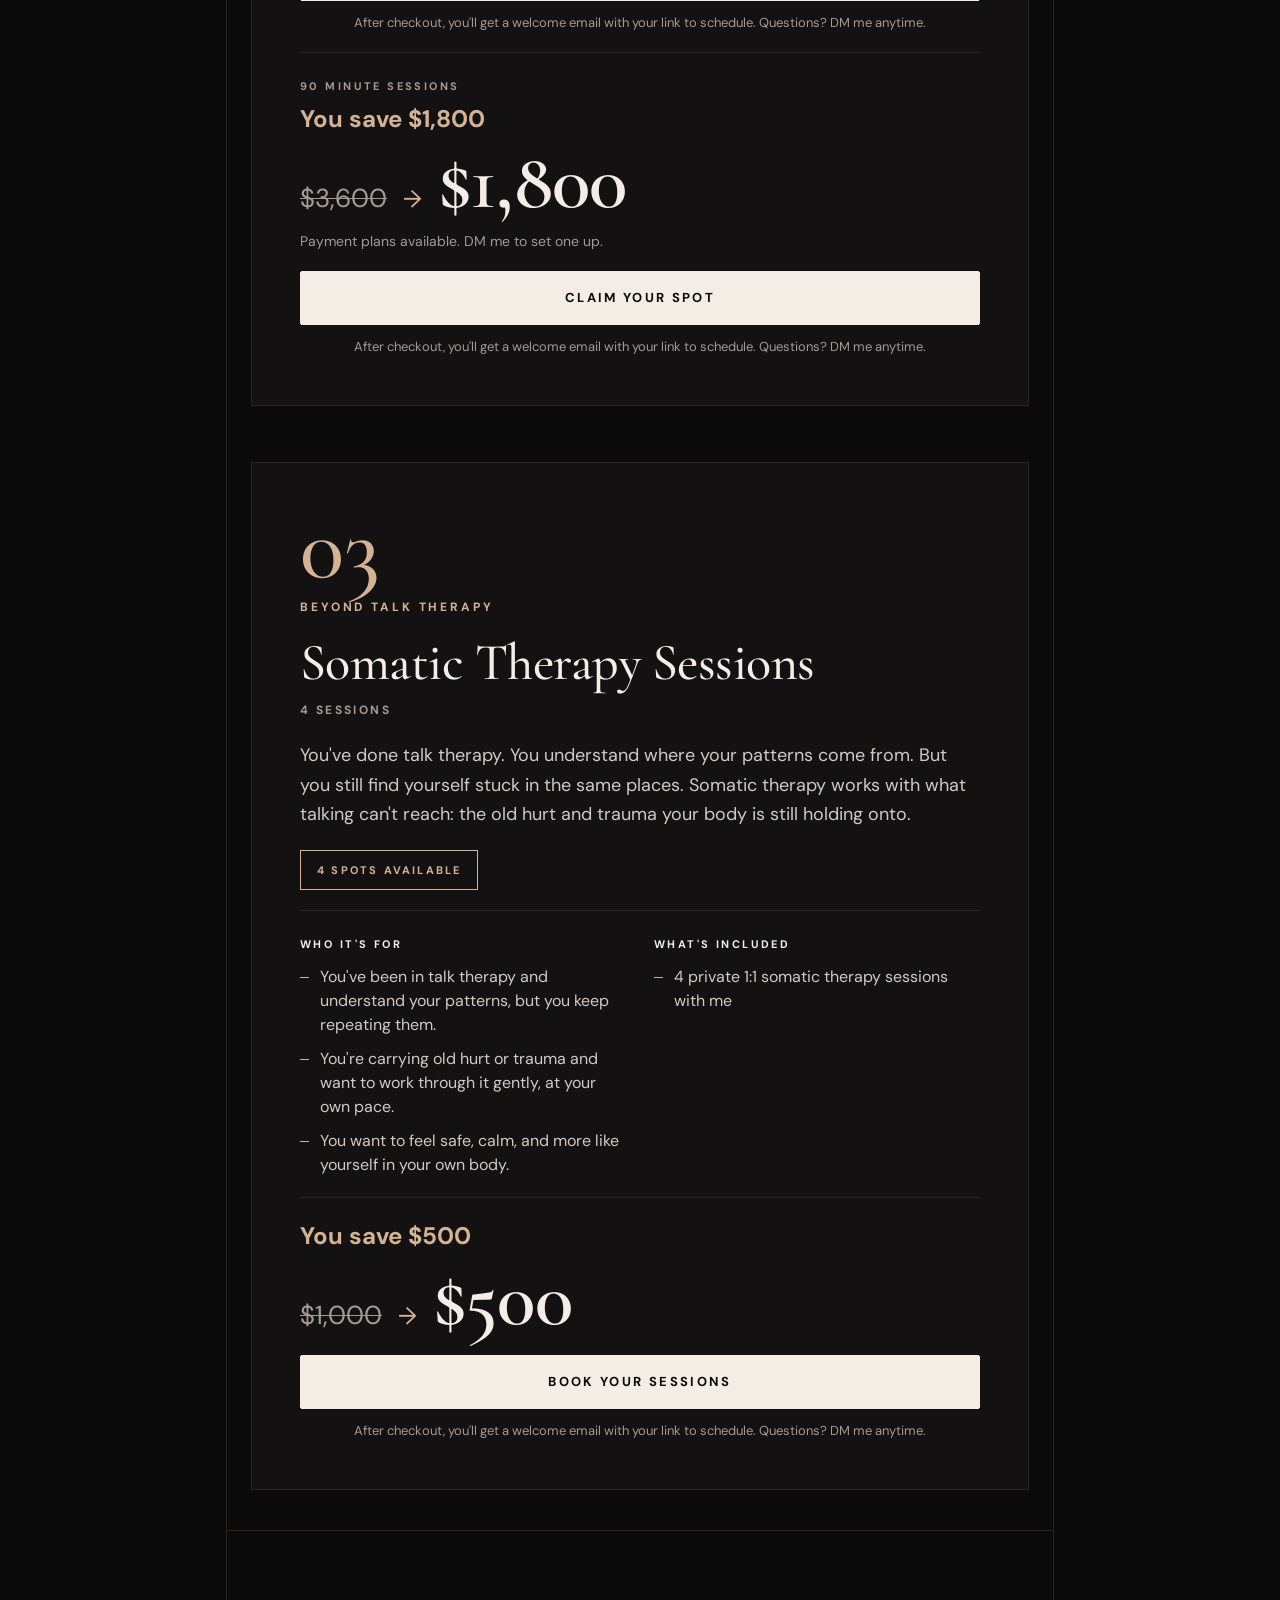
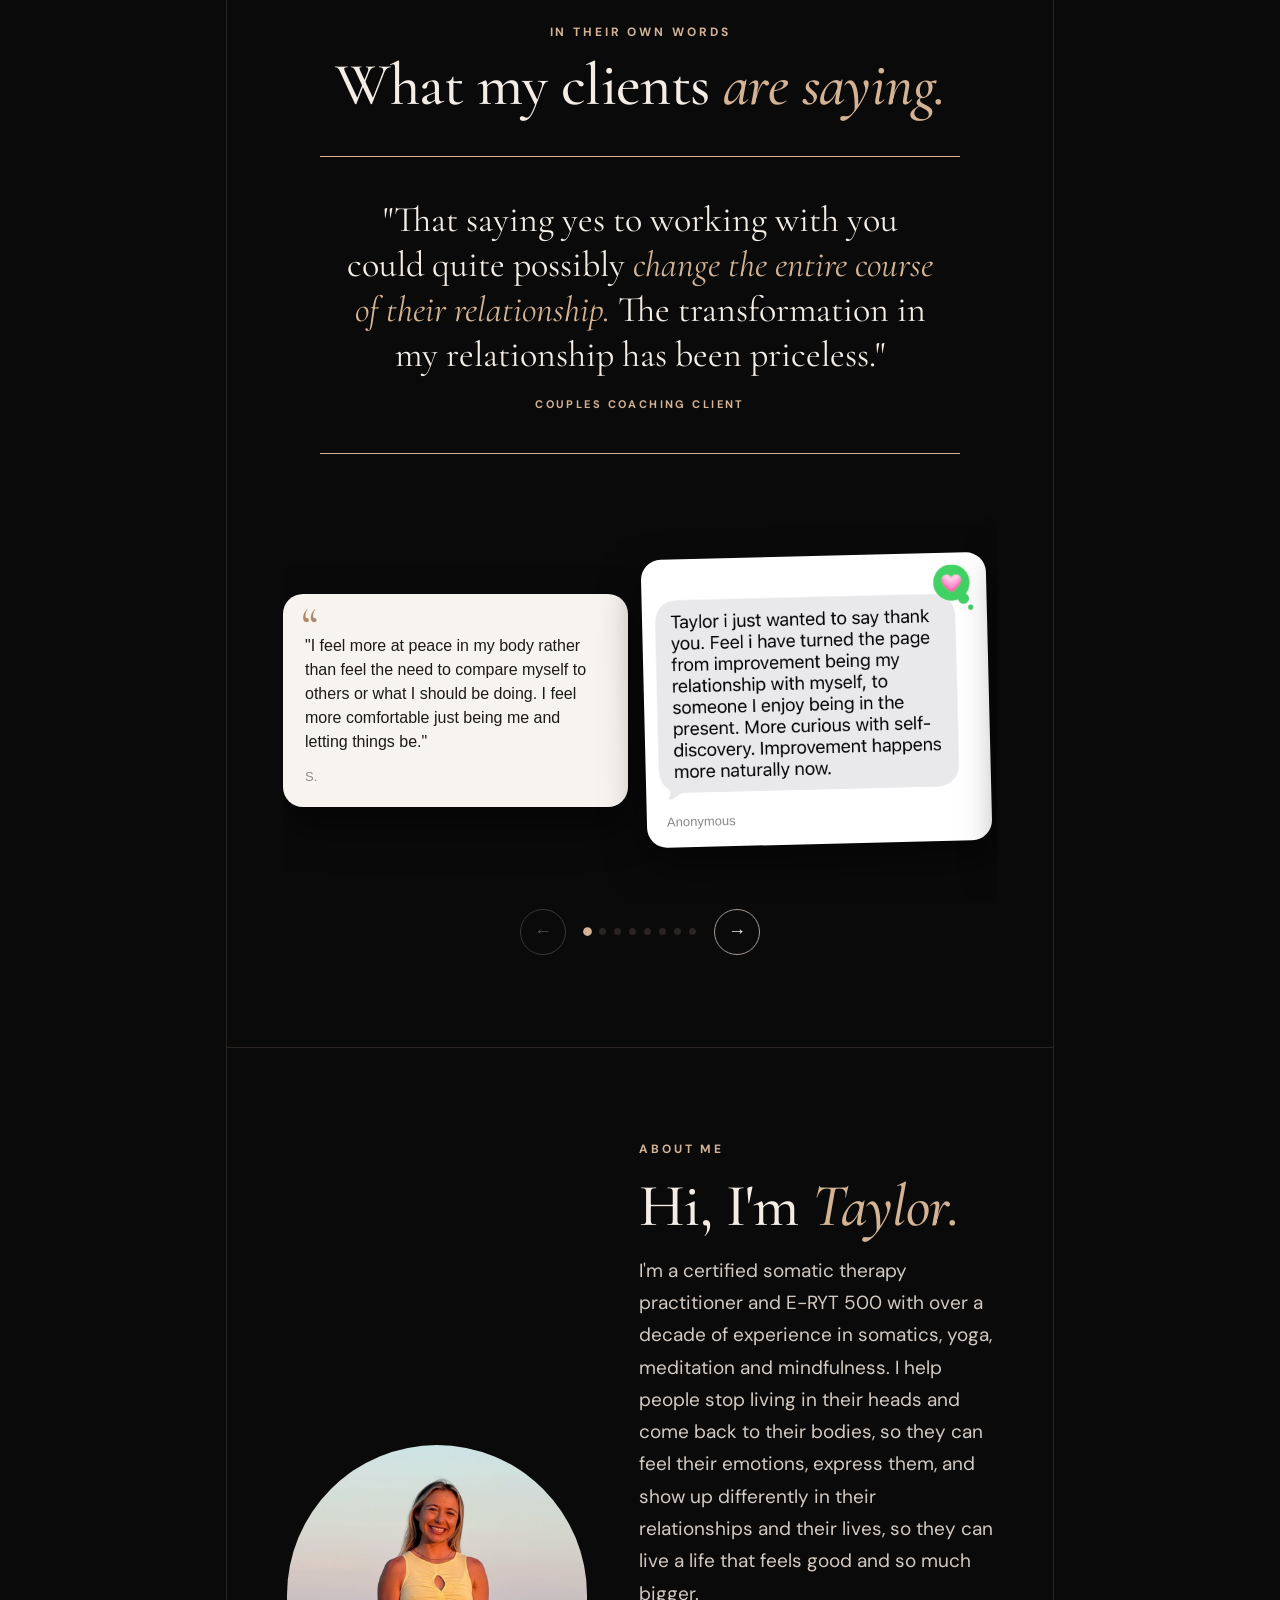
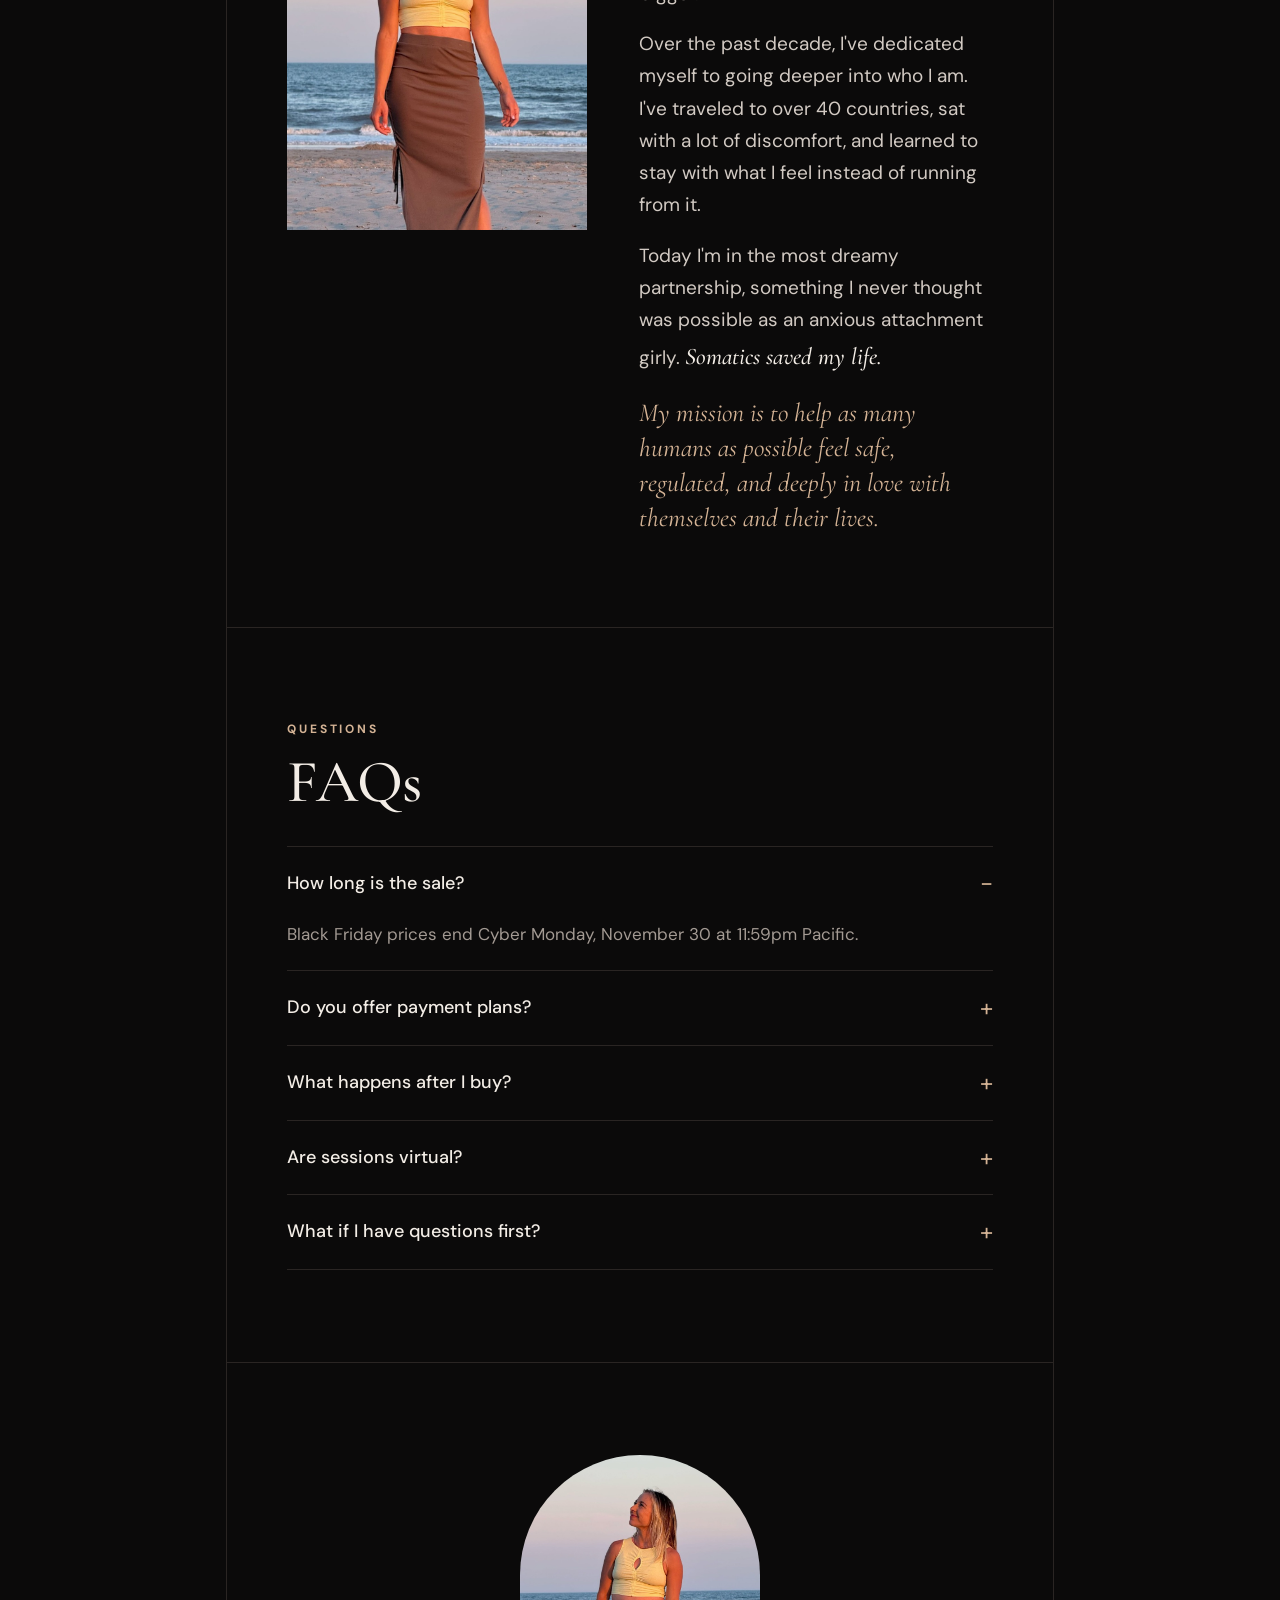
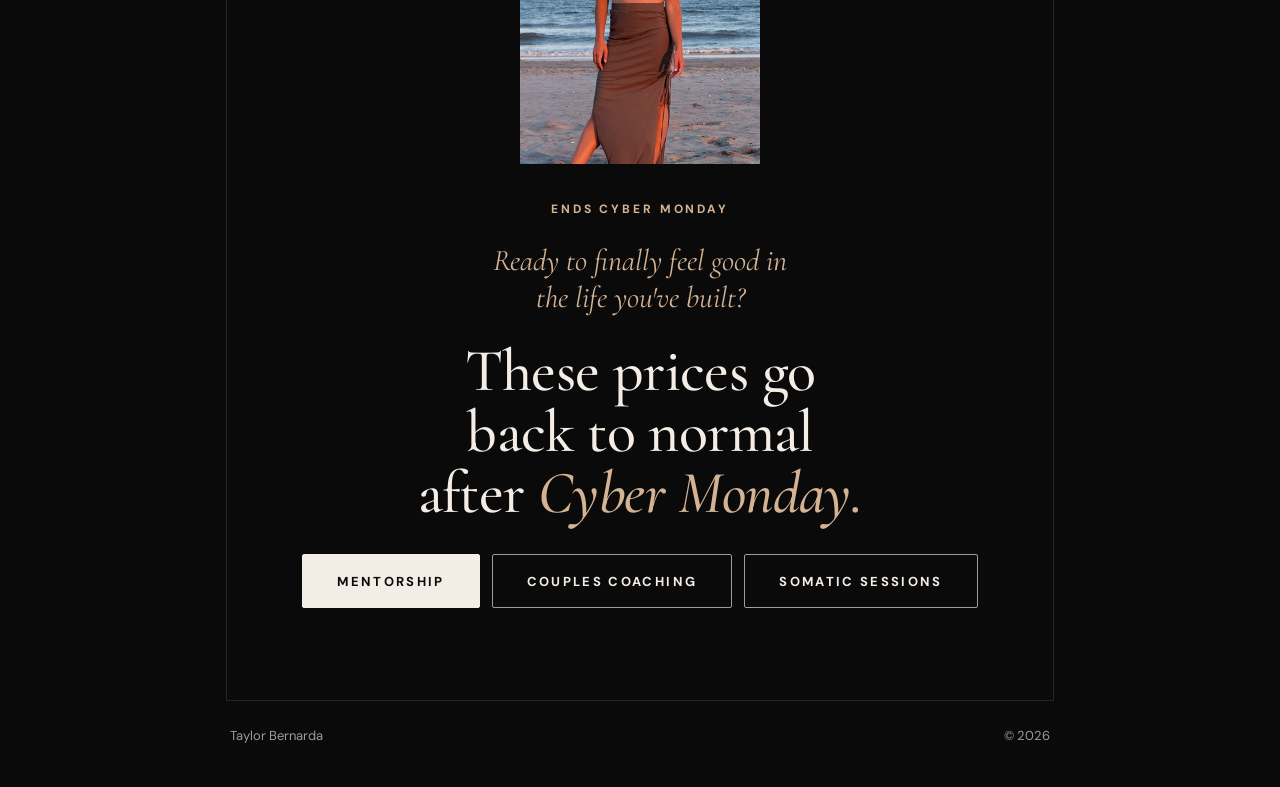
==== commit 3521bc74: "Black Friday page: payment plans for couples, after-checkout notes, new FAQ, fix price arrow styling" ====
--- a/black-friday/index.html
+++ b/black-friday/index.html
@@ -117,6 +117,7 @@
 .pricing .arrow{color:var(--accent);font-size:24px}
 .pricing b{font-family:var(--serif);font-weight:600;font-size:clamp(60px,8vw,80px);line-height:.95;letter-spacing:-0.01em}
 .plan{color:var(--muted);font-size:14px}
+.after{font-size:13px;line-height:1.5;color:var(--muted);text-align:center;margin-top:2px}
 .deal .btn{width:100%;margin-top:8px}
 
 /* ABOUT */
@@ -153,10 +154,10 @@
 .track .shot figcaption{margin-top:auto;padding-top:12px}
 .track .shot-img img{margin:auto 0}
 .slider-nav{display:flex;align-items:center;justify-content:center;gap:18px;margin-top:6px}
-.arrow{width:46px;height:46px;border-radius:50%;border:1px solid var(--muted);background:transparent;color:var(--ink);font-size:18px;cursor:pointer;display:flex;align-items:center;justify-content:center;transition:background .2s,color .2s,opacity .2s}
-.arrow:hover{background:var(--ink);color:var(--black)}
-.arrow:disabled{opacity:.3;cursor:default;background:transparent;color:var(--ink)}
-.arrow:focus-visible{outline:2px solid var(--accent);outline-offset:3px}
+.slider-nav .arrow{width:46px;height:46px;border-radius:50%;border:1px solid var(--muted);background:transparent;color:var(--ink);font-size:18px;cursor:pointer;display:flex;align-items:center;justify-content:center;transition:background .2s,color .2s,opacity .2s}
+.slider-nav .arrow:hover{background:var(--ink);color:var(--black)}
+.slider-nav .arrow:disabled{opacity:.3;cursor:default;background:transparent;color:var(--ink)}
+.slider-nav .arrow:focus-visible{outline:2px solid var(--accent);outline-offset:3px}
 .dots{display:flex;gap:8px}
 .dots span{width:7px;height:7px;border-radius:50%;background:var(--line);transition:background .2s,transform .2s}
 .dots.count{font-size:12px;font-weight:700;letter-spacing:.2em;color:var(--muted);min-width:64px;justify-content:center}
@@ -285,8 +286,9 @@
       <div class="deal">
         <p class="save">You save $2,500</p>
         <div class="pricing"><s aria-label="Was $5,000">$5,000</s><span class="arrow" aria-hidden="true">→</span><b>$2,500</b></div>
-        <p class="plan">Payment plans available</p>
+        <p class="plan">Payment plans available. DM me to set one up.</p>
         <a class="btn" data-link="MENTORSHIP_LINK" href="#offers">Claim your spot</a>
+        <p class="after">After checkout, you'll get a welcome email with your link to schedule. Questions? DM me anytime.</p>
       </div>
     </article>
 
@@ -318,13 +320,17 @@
         <p class="opt">60 minute sessions</p>
         <p class="save">You save $1,200</p>
         <div class="pricing"><s aria-label="Was $2,400">$2,400</s><span class="arrow" aria-hidden="true">→</span><b>$1,200</b></div>
+        <p class="plan">Payment plans available. DM me to set one up.</p>
         <a class="btn" data-link="COUPLES_60_LINK" href="#offers">Claim your spot</a>
+        <p class="after">After checkout, you'll get a welcome email with your link to schedule. Questions? DM me anytime.</p>
       </div>
       <div class="deal">
         <p class="opt">90 minute sessions</p>
         <p class="save">You save $1,800</p>
         <div class="pricing"><s aria-label="Was $3,600">$3,600</s><span class="arrow" aria-hidden="true">→</span><b>$1,800</b></div>
+        <p class="plan">Payment plans available. DM me to set one up.</p>
         <a class="btn" data-link="COUPLES_90_LINK" href="#offers">Claim your spot</a>
+        <p class="after">After checkout, you'll get a welcome email with your link to schedule. Questions? DM me anytime.</p>
       </div>
     </article>
 
@@ -355,6 +361,7 @@
         <p class="save">You save $500</p>
         <div class="pricing"><s aria-label="Was $1,000">$1,000</s><span class="arrow" aria-hidden="true">→</span><b>$500</b></div>
         <a class="btn" data-link="SESSIONS_LINK" href="#offers">Book your sessions</a>
+        <p class="after">After checkout, you'll get a welcome email with your link to schedule. Questions? DM me anytime.</p>
       </div>
     </article>
 
@@ -462,7 +469,8 @@
     <h2>FAQs</h2>
     <div class="faq-list">
       <details open><summary>How long is the sale?</summary><p>Black Friday prices end Cyber Monday, November 30 at 11:59pm Pacific.</p></details>
-      <details><summary>Do you offer payment plans?</summary><p>Yes, for the Private Mentorship. Reach out and we'll set one up.</p></details>
+      <details><summary>Do you offer payment plans?</summary><p>Yes, for the Private Mentorship and Couples Coaching. DM me on Instagram and we'll set one up.</p></details>
+      <details><summary>What happens after I buy?</summary><p>You'll get a welcome email from me with everything you need, including a link to schedule your first session. If any questions come up, DM me and I'll answer them personally.</p></details>
       <details><summary>Are sessions virtual?</summary><p id="faq-virtual"></p></details>
       <details><summary>What if I have questions first?</summary><p>DM me on Instagram with anything you're wondering about. I'll never pressure you into anything. I'm here to help you get clear on what's right for you.</p></details>
     </div>
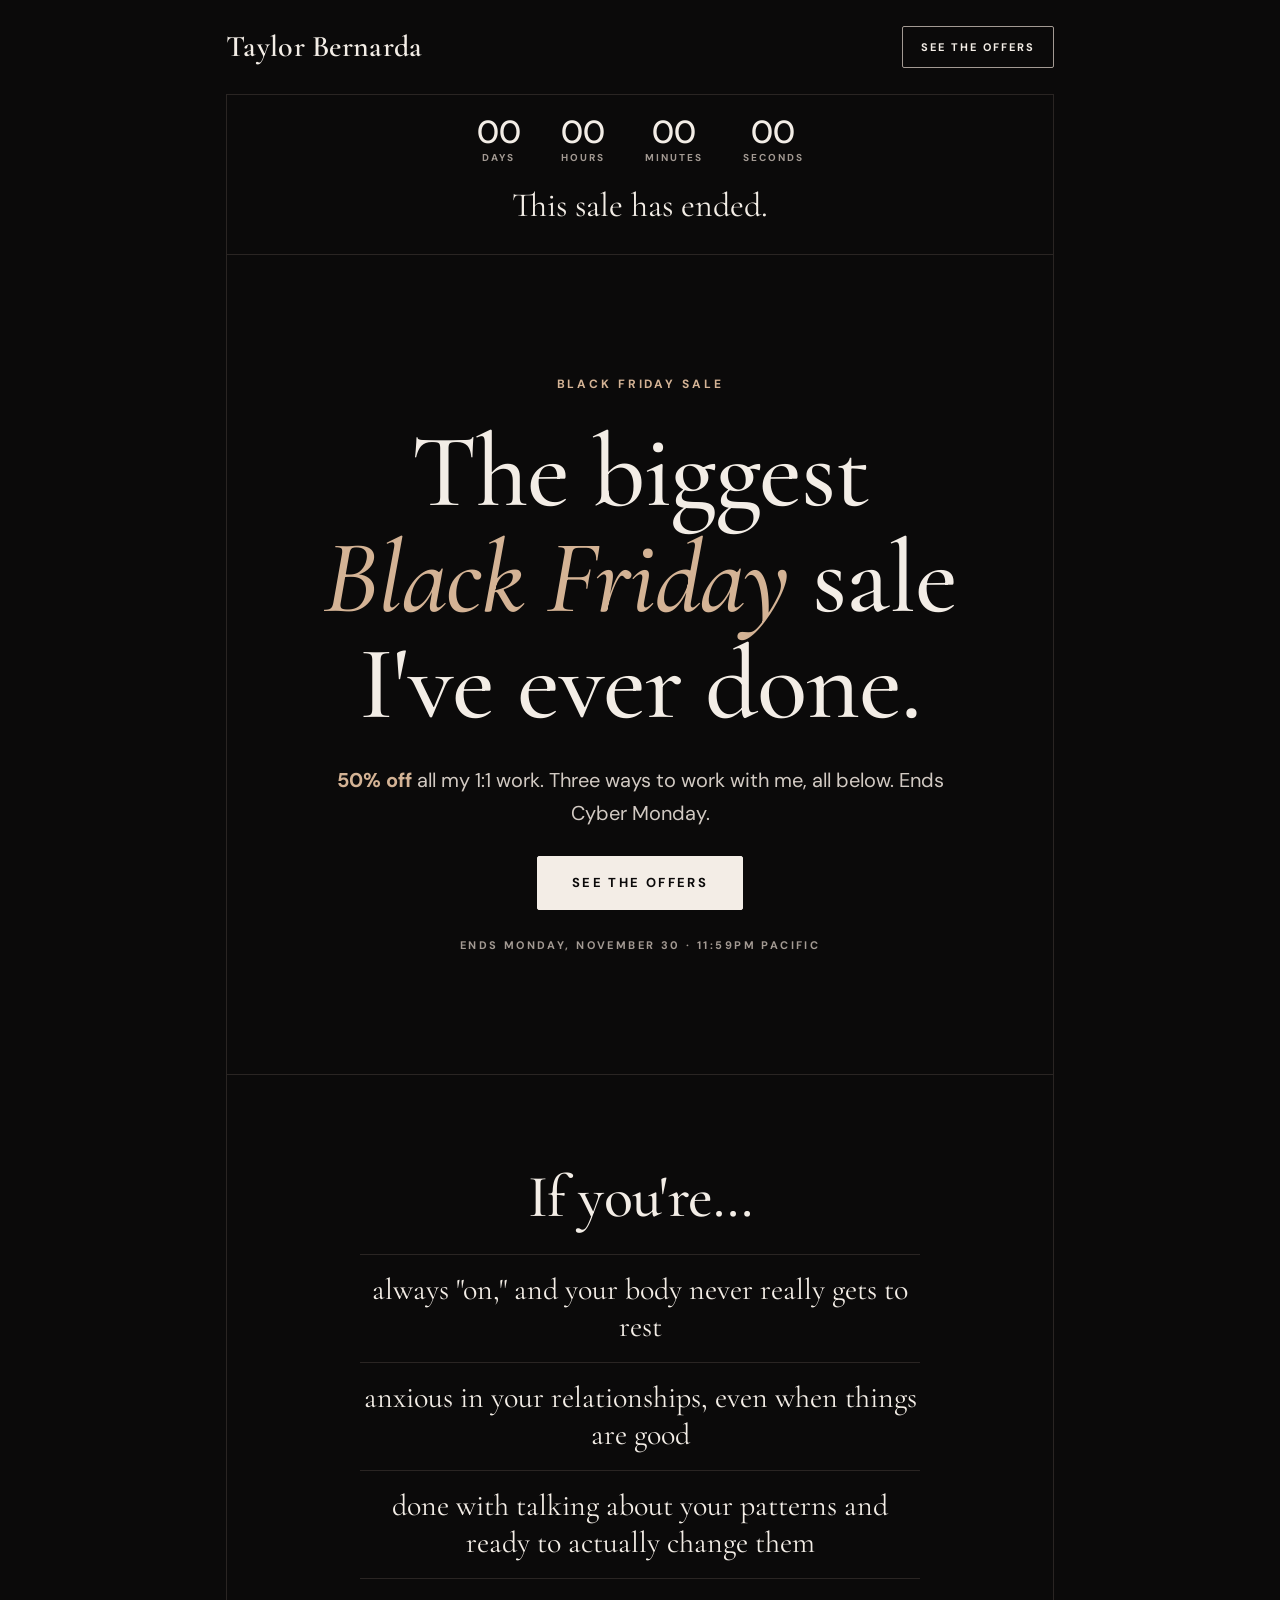
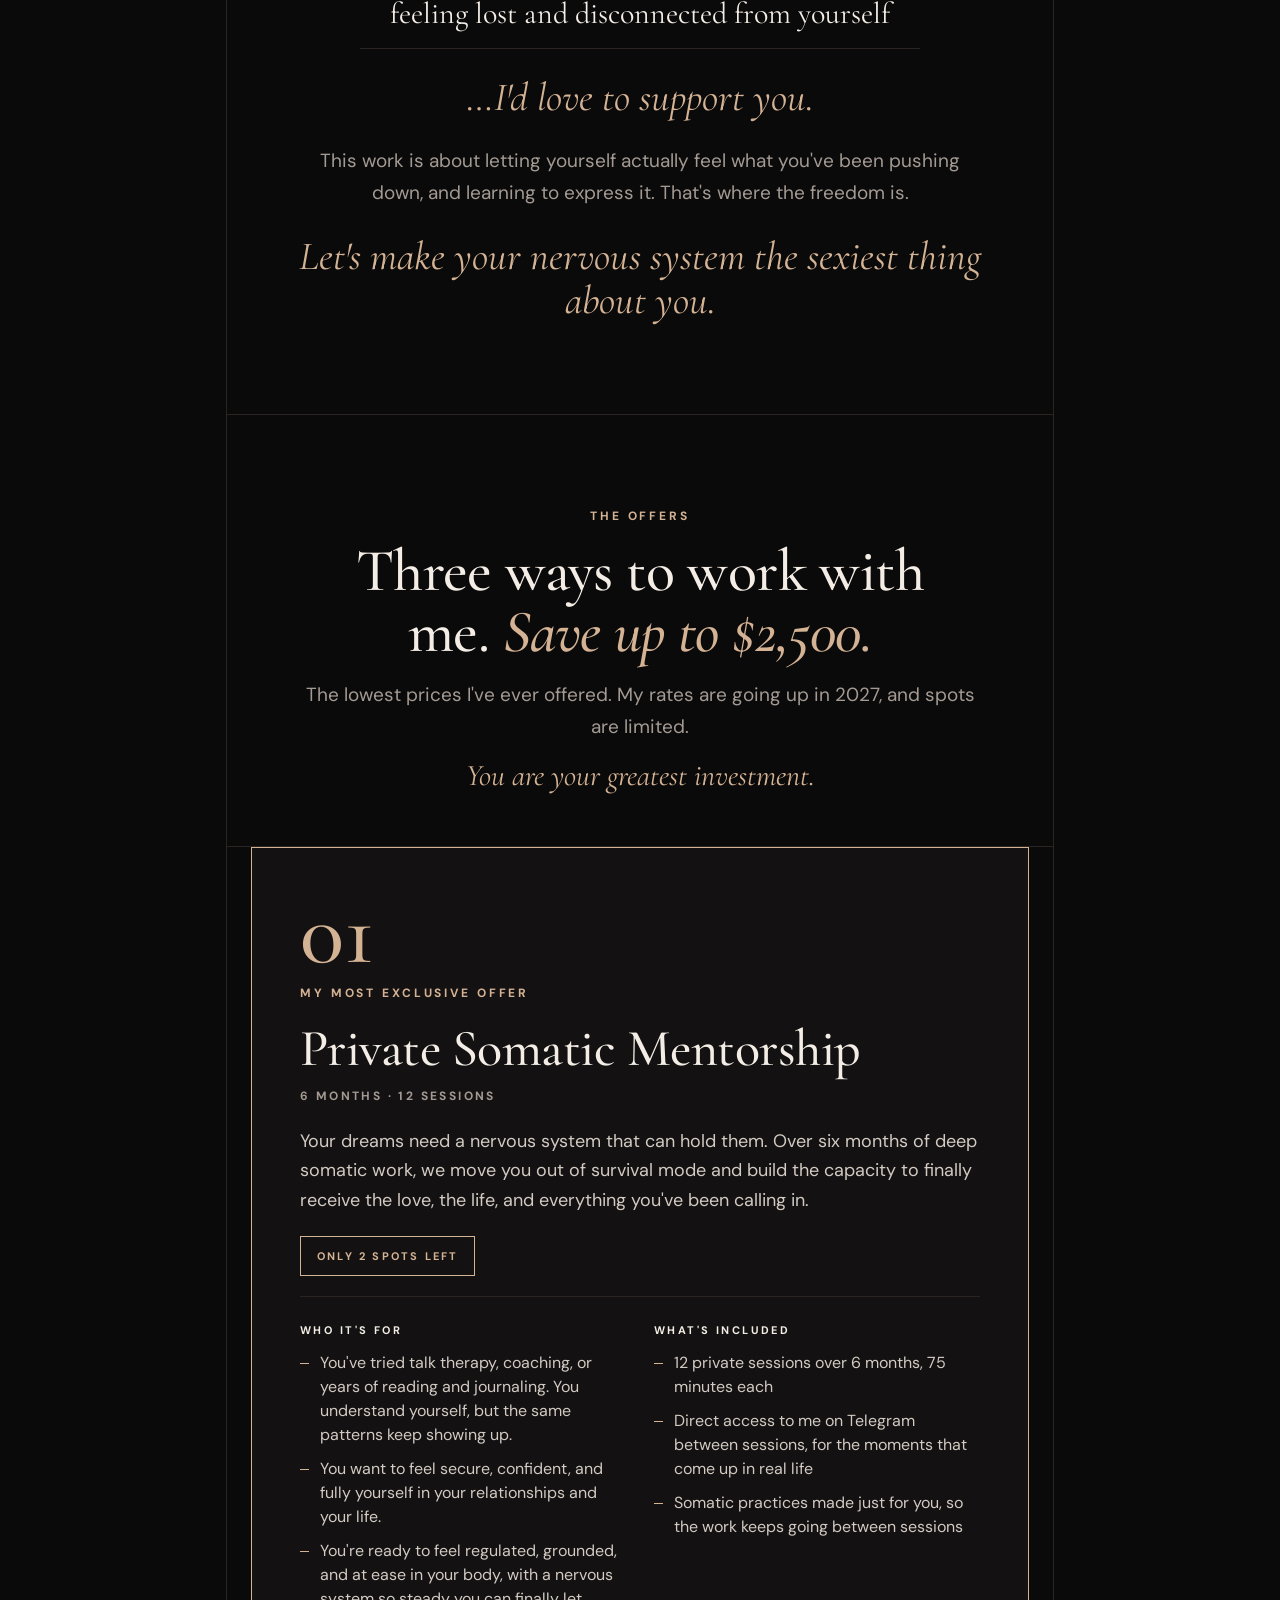
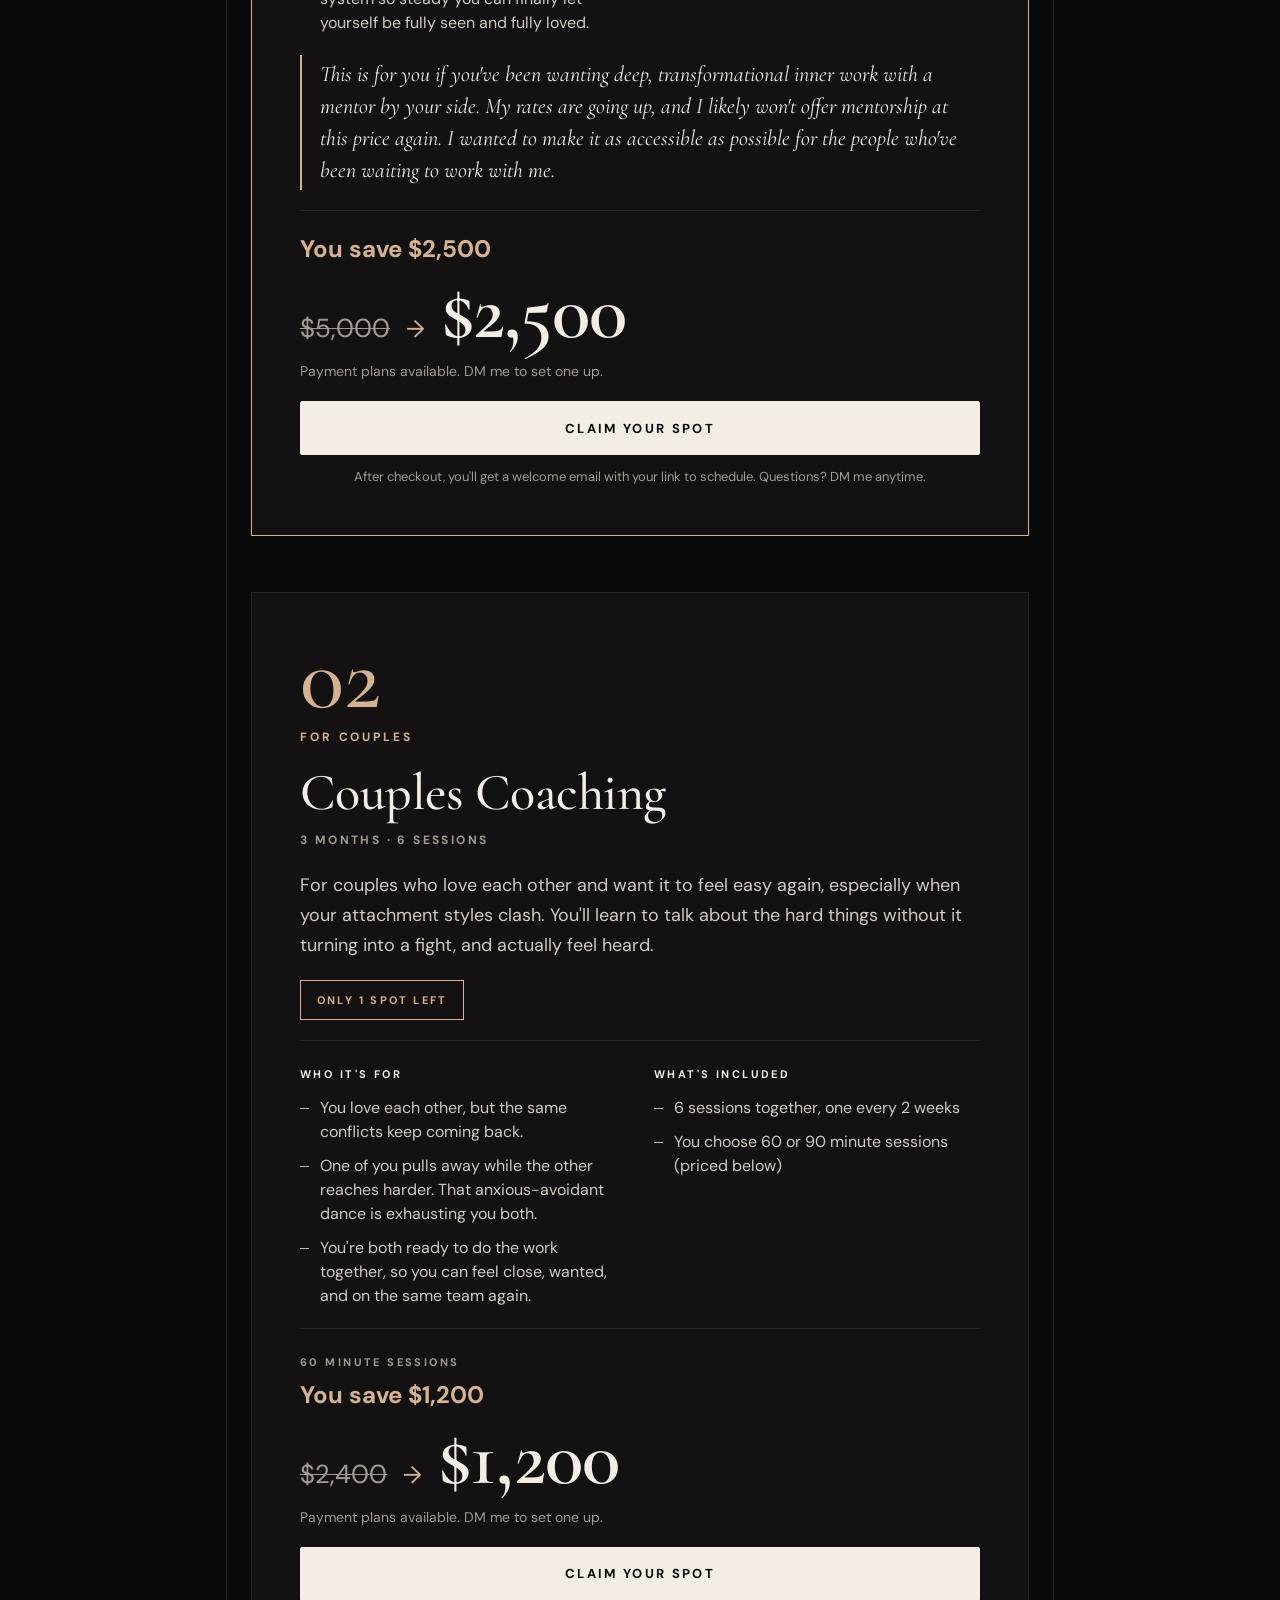
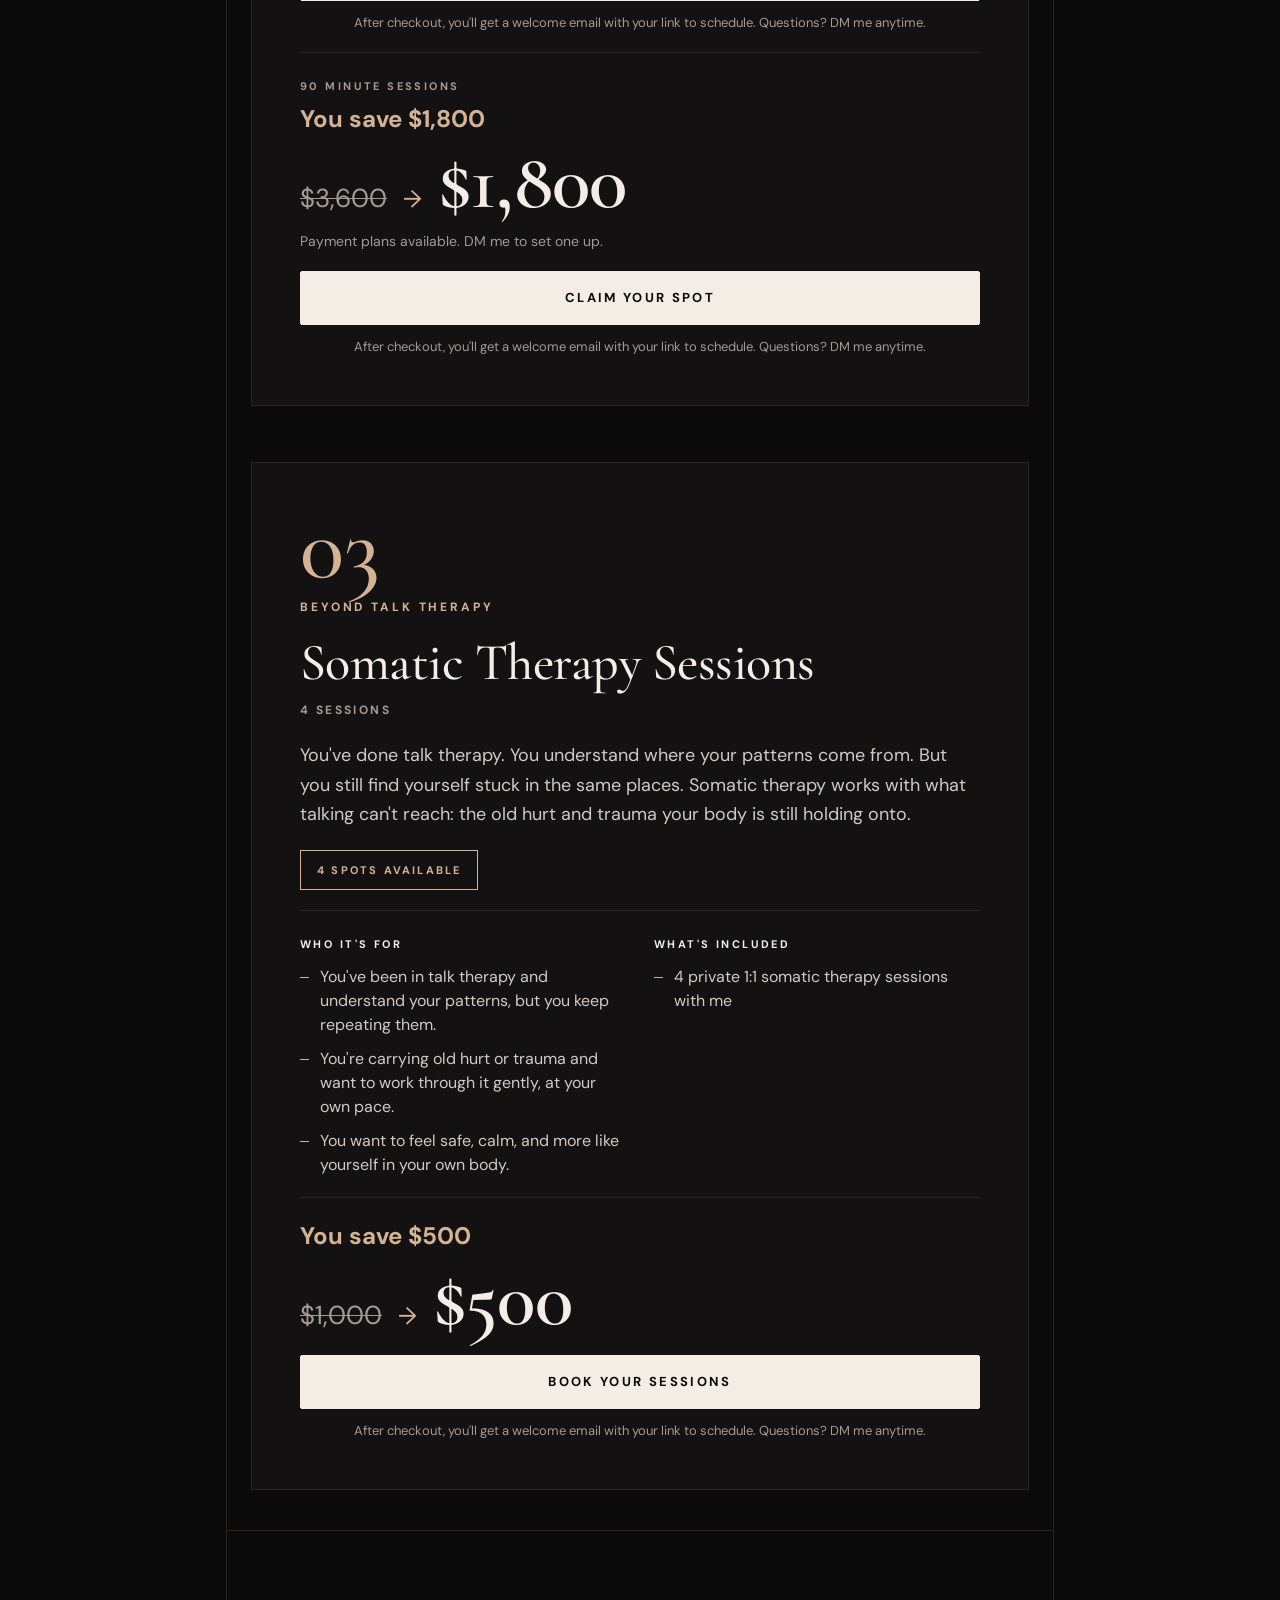
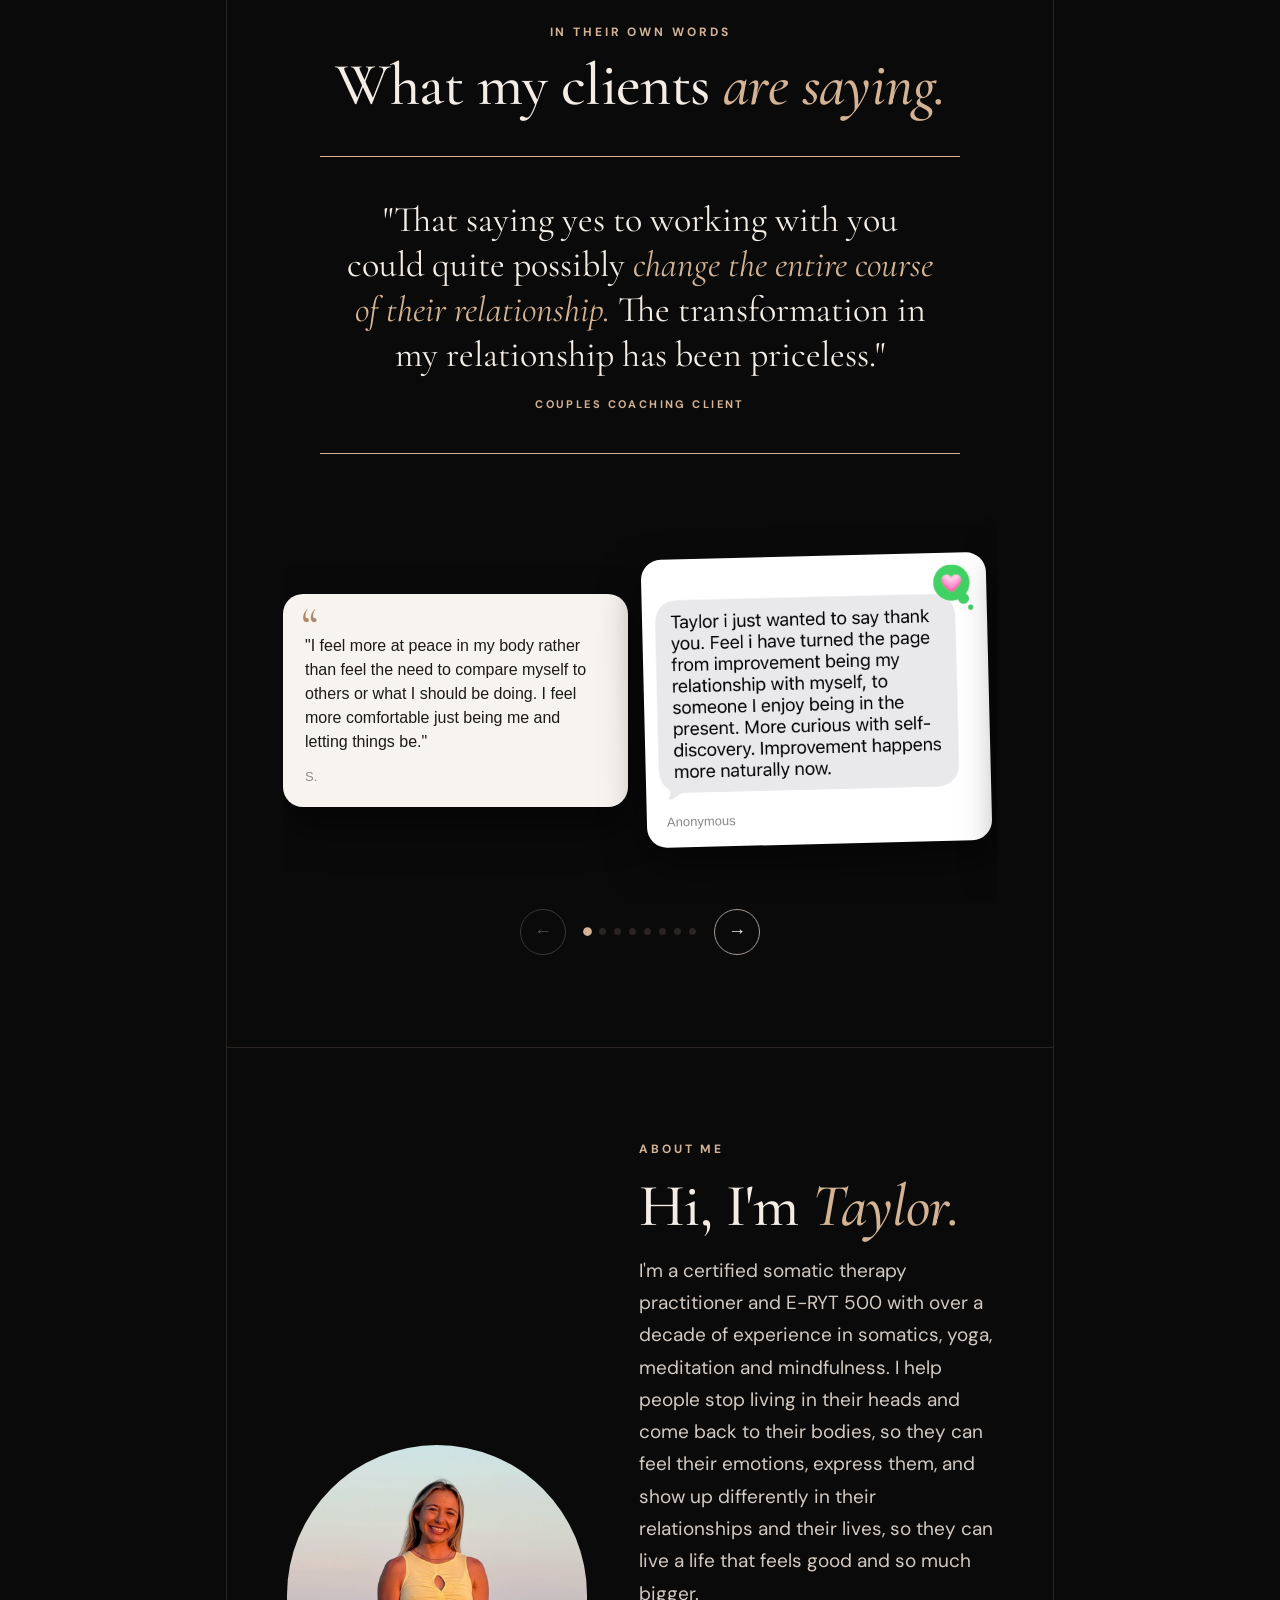
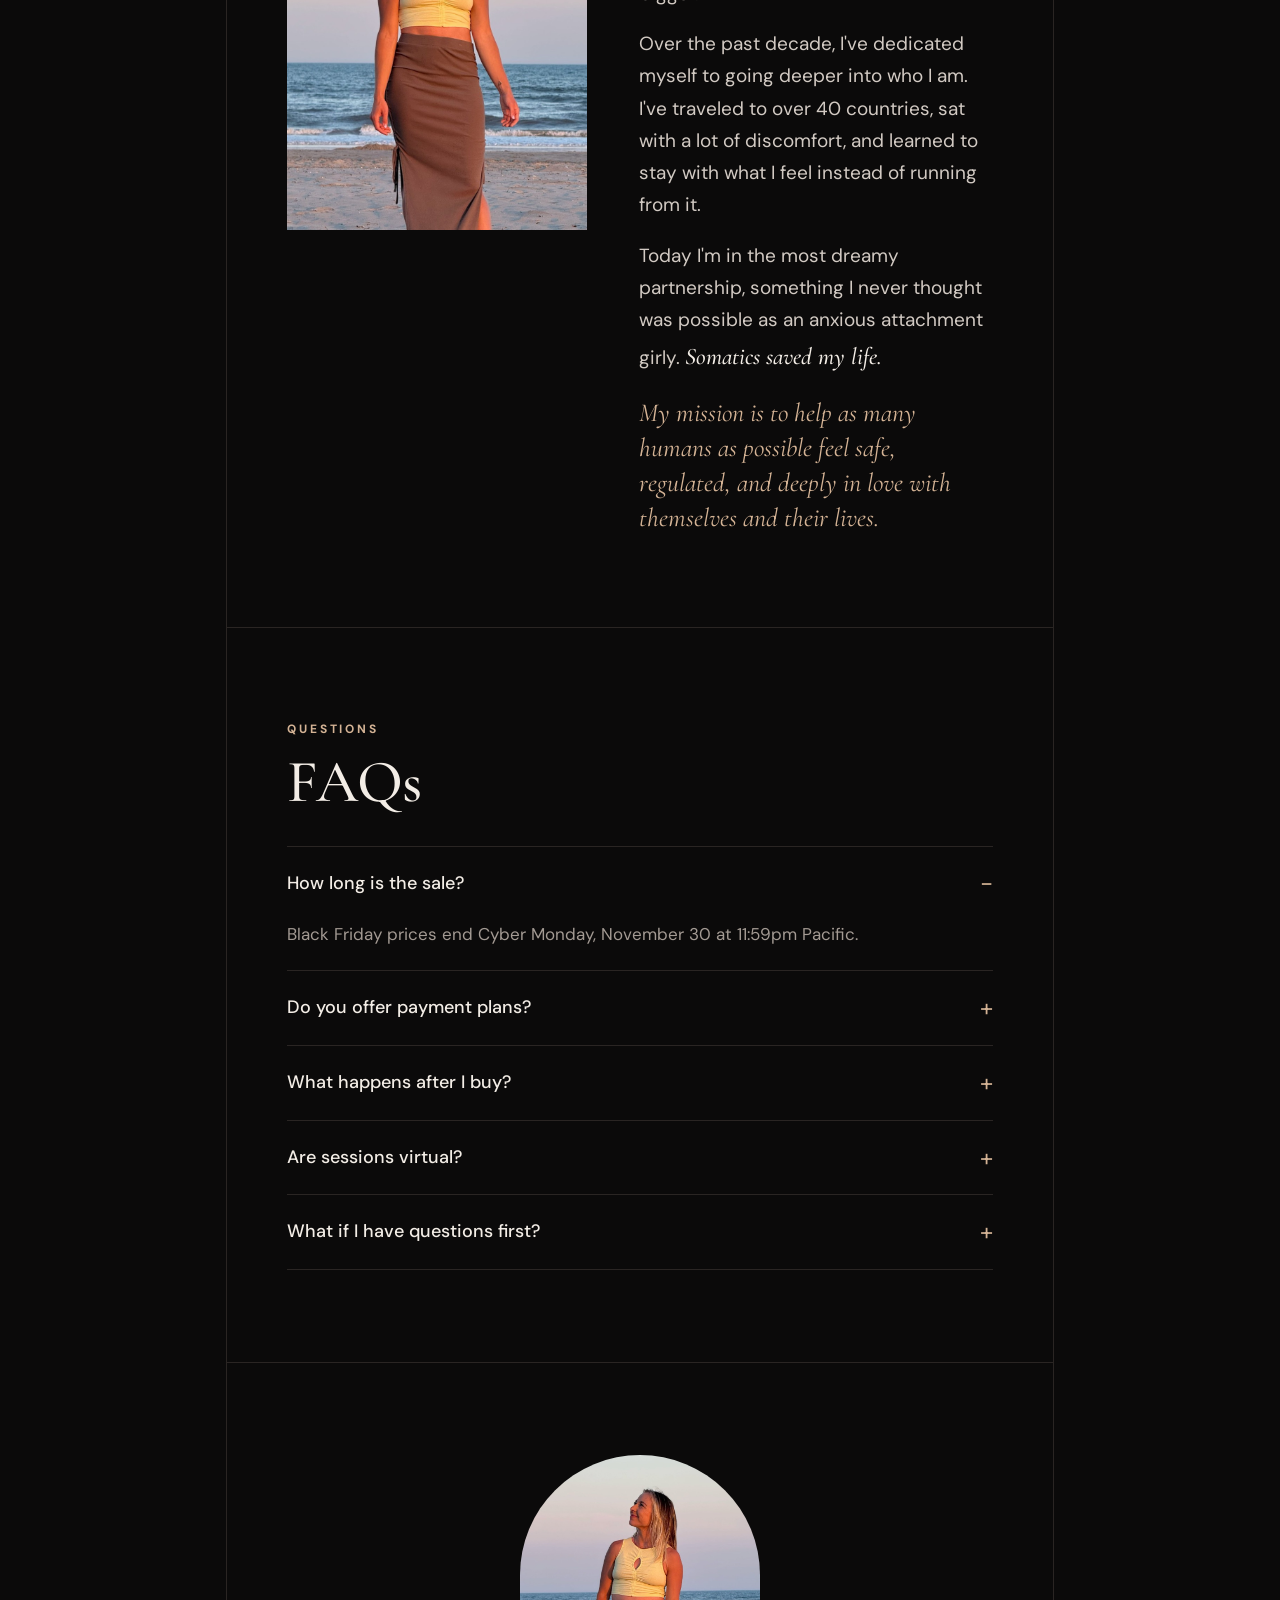
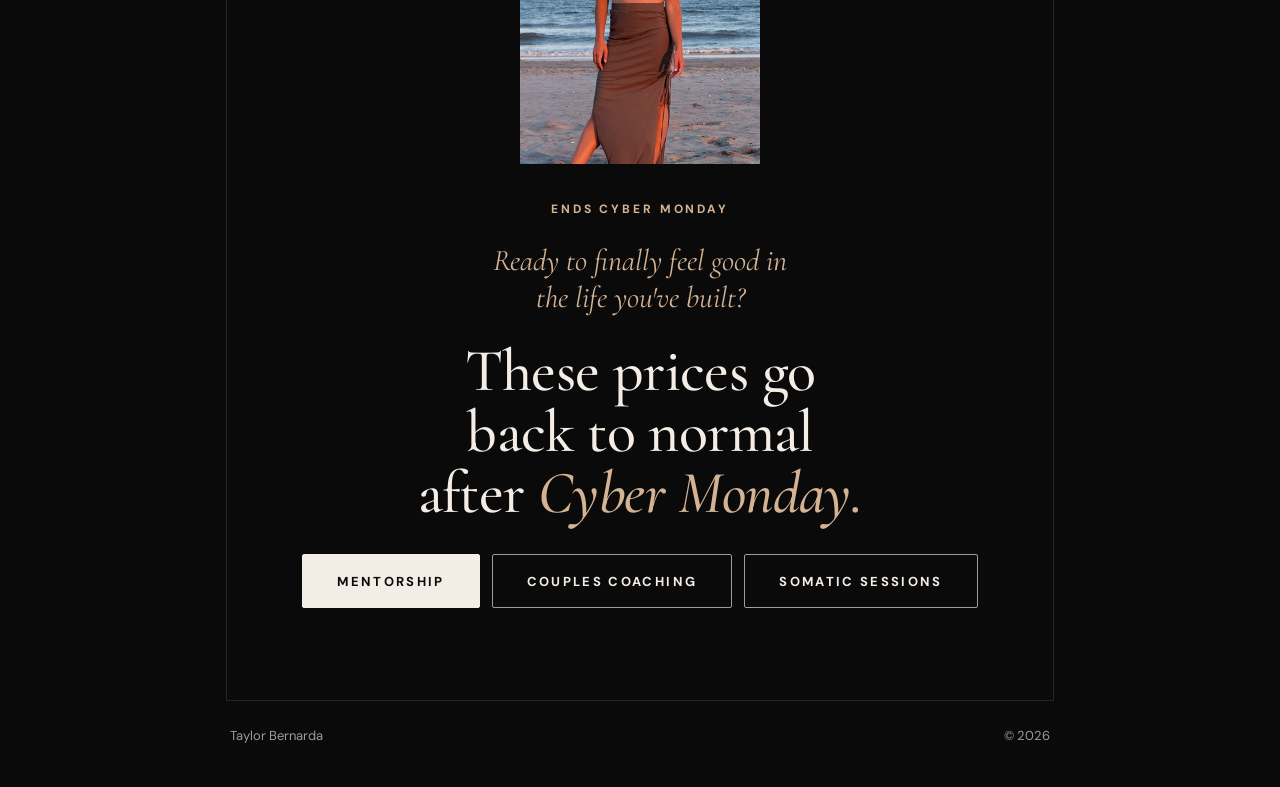
==== commit 080f58e8: "Black Friday page: update spots left (mentorship 2, couples 1) Co-Authored-By: Claude Opus 5.5 <nore" ====
--- a/black-friday/index.html
+++ b/black-friday/index.html
@@ -263,7 +263,7 @@
       <h3>Private Somatic Mentorship</h3>
       <p class="term">6 months · 12 sessions</p>
       <p class="desc">Your dreams need a nervous system that can hold them. Over six months of deep somatic work, we move you out of survival mode and build the capacity to finally receive the love, the life, and everything you've been calling in.</p>
-      <span class="badge">Only 3 spots left</span>
+      <span class="badge">Only 2 spots left</span>
       <div class="details">
         <div>
           <h4>Who it's for</h4>
@@ -298,7 +298,7 @@
       <h3>Couples Coaching</h3>
       <p class="term">3 months · 6 sessions</p>
       <p class="desc">For couples who love each other and want it to feel easy again, especially when your attachment styles clash. You'll learn to talk about the hard things without it turning into a fight, and actually feel heard.</p>
-      <span class="badge">Only 2 spots left</span>
+      <span class="badge">Only 1 spot left</span>
       <div class="details">
         <div>
           <h4>Who it's for</h4>
